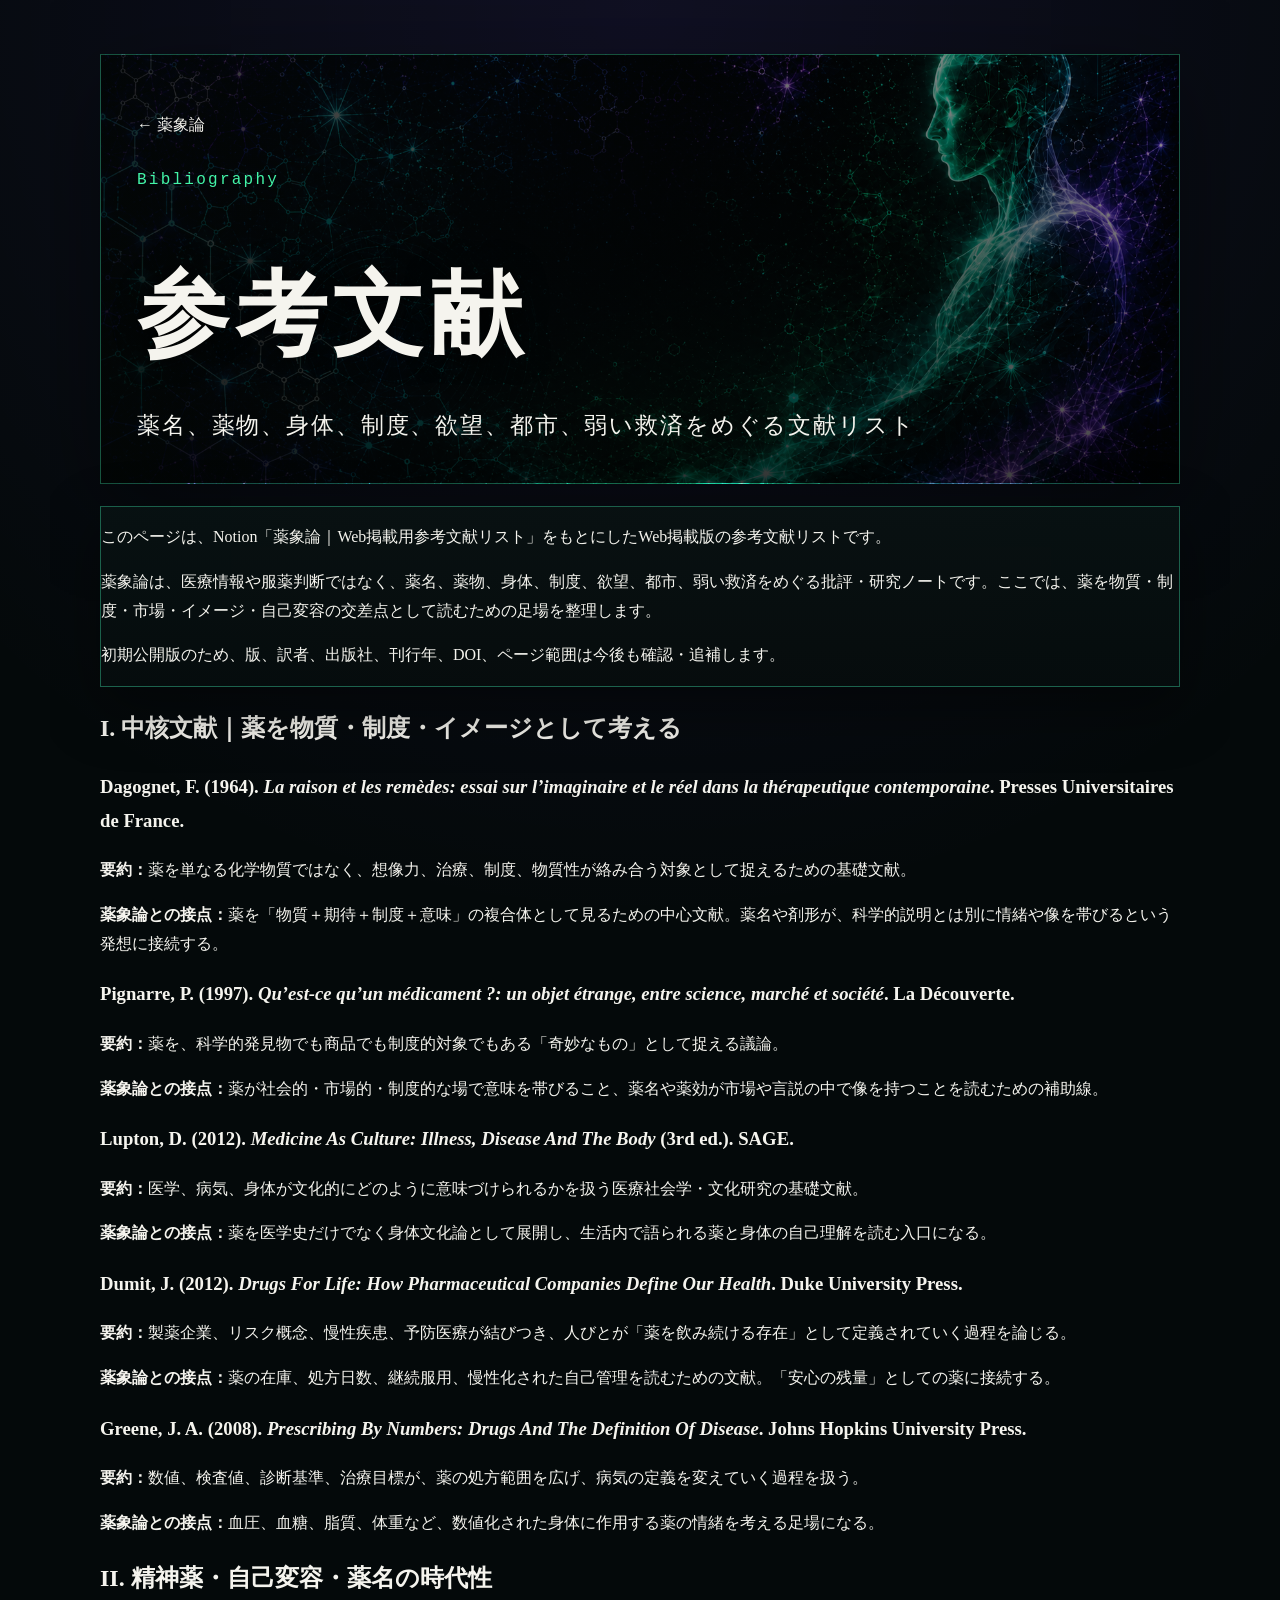
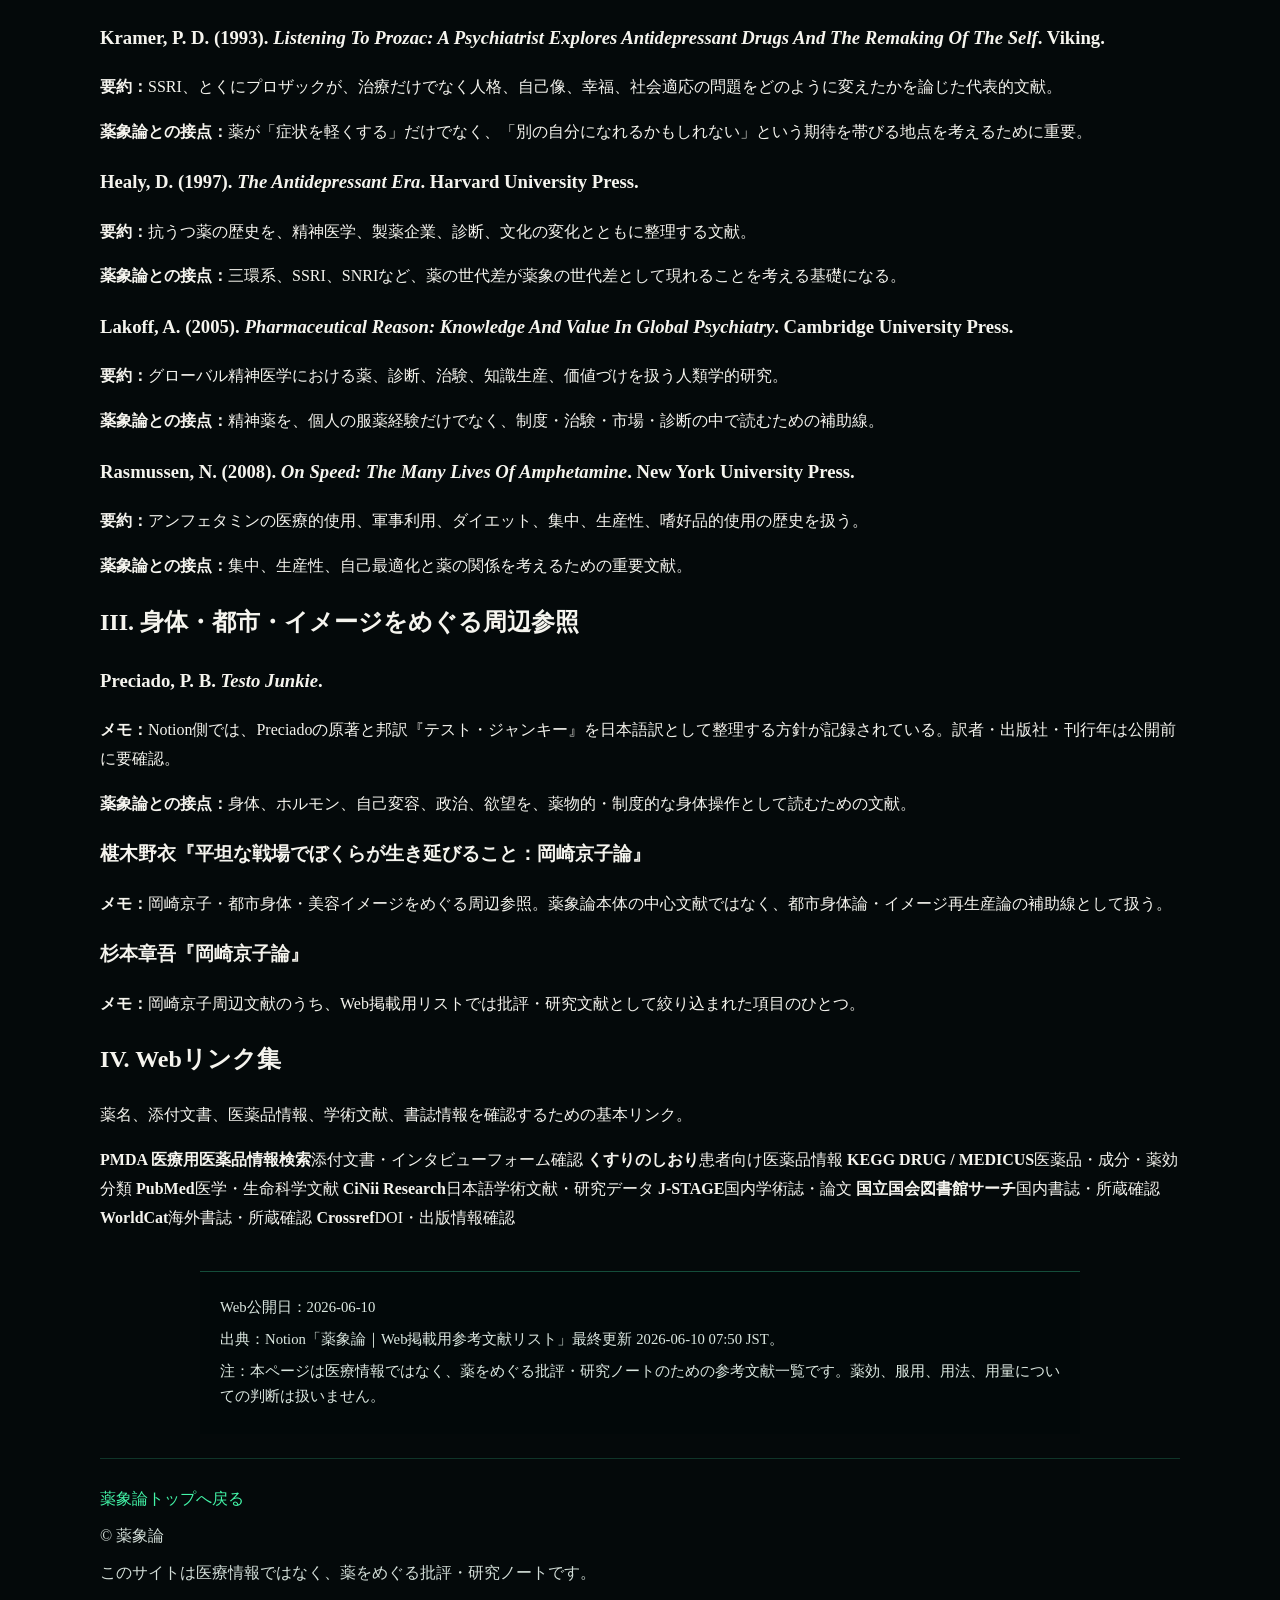
==== site/pages/bibliography.html @ 36d4d967 "Add bibliography page" ====
<!doctype html>
<html lang="ja">
<head>
  <meta charset="utf-8">
  <meta name="viewport" content="width=device-width, initial-scale=1">
  <title>参考文献｜薬象論</title>
  <meta name="description" content="薬象論の理論的足場となる参考文献リスト。薬名、薬物、身体、制度、欲望、都市、弱い救済をめぐる批評・研究上の文献とWeb資料を整理する。">
  <meta name="robots" content="index,follow">
  <link rel="canonical" href="https://yakushoron.jp/pages/bibliography.html">
  <link rel="stylesheet" href="../css/style.css">
  <link rel="stylesheet" href="../css/bibliography.css">
  <link rel="icon" href="../assets/favicon.svg" type="image/svg+xml">
  <meta property="og:type" content="article">
  <meta property="og:site_name" content="薬象論">
  <meta property="og:title" content="参考文献｜薬象論">
  <meta property="og:description" content="薬象論の理論的足場となる参考文献リスト。薬名、薬物、身体、制度、欲望、都市、弱い救済をめぐる批評・研究上の文献とWeb資料を整理する。">
  <meta property="og:url" content="https://yakushoron.jp/pages/bibliography.html">
  <meta property="og:image" content="https://yakushoron.jp/assets/images/bibliography-hero.jpg">
  <meta property="og:image:alt" content="薬象論の参考文献ページのキービジュアル">
  <meta name="twitter:card" content="summary_large_image">
  <meta name="theme-color" content="#030706">
</head>
<body>
  <div class="page bibliography-page">
    <header class="essay-visual bibliography-visual">
      <a class="back-link" href="../index.html">← 薬象論</a>
      <div class="essay-visual-inner bibliography-visual-inner">
        <p class="article-kicker">Bibliography</p>
        <h1 class="essay-title">参考文献</h1>
        <p class="essay-subtitle">薬名、薬物、身体、制度、欲望、都市、弱い救済をめぐる文献リスト</p>
      </div>
    </header>

    <main class="article-wrap bibliography-wrap">
      <section class="bibliography-intro card">
        <p>このページは、Notion「薬象論｜Web掲載用参考文献リスト」をもとにしたWeb掲載版の参考文献リストです。</p>
        <p>薬象論は、医療情報や服薬判断ではなく、薬名、薬物、身体、制度、欲望、都市、弱い救済をめぐる批評・研究ノートです。ここでは、薬を物質・制度・市場・イメージ・自己変容の交差点として読むための足場を整理します。</p>
        <p class="bibliography-note">初期公開版のため、版、訳者、出版社、刊行年、DOI、ページ範囲は今後も確認・追補します。</p>
      </section>

      <section class="bibliography-section" aria-labelledby="core">
        <h2 id="core">I. 中核文献｜薬を物質・制度・イメージとして考える</h2>
        <div class="reference-grid">
          <article class="reference-card">
            <h3>Dagognet, F. (1964). <cite>La raison et les remèdes: essai sur l’imaginaire et le réel dans la thérapeutique contemporaine</cite>. Presses Universitaires de France.</h3>
            <p><strong>要約：</strong>薬を単なる化学物質ではなく、想像力、治療、制度、物質性が絡み合う対象として捉えるための基礎文献。</p>
            <p><strong>薬象論との接点：</strong>薬を「物質＋期待＋制度＋意味」の複合体として見るための中心文献。薬名や剤形が、科学的説明とは別に情緒や像を帯びるという発想に接続する。</p>
          </article>
          <article class="reference-card">
            <h3>Pignarre, P. (1997). <cite>Qu’est-ce qu’un médicament ?: un objet étrange, entre science, marché et société</cite>. La Découverte.</h3>
            <p><strong>要約：</strong>薬を、科学的発見物でも商品でも制度的対象でもある「奇妙なもの」として捉える議論。</p>
            <p><strong>薬象論との接点：</strong>薬が社会的・市場的・制度的な場で意味を帯びること、薬名や薬効が市場や言説の中で像を持つことを読むための補助線。</p>
          </article>
          <article class="reference-card">
            <h3>Lupton, D. (2012). <cite>Medicine As Culture: Illness, Disease And The Body</cite> (3rd ed.). SAGE.</h3>
            <p><strong>要約：</strong>医学、病気、身体が文化的にどのように意味づけられるかを扱う医療社会学・文化研究の基礎文献。</p>
            <p><strong>薬象論との接点：</strong>薬を医学史だけでなく身体文化論として展開し、生活内で語られる薬と身体の自己理解を読む入口になる。</p>
          </article>
          <article class="reference-card">
            <h3>Dumit, J. (2012). <cite>Drugs For Life: How Pharmaceutical Companies Define Our Health</cite>. Duke University Press.</h3>
            <p><strong>要約：</strong>製薬企業、リスク概念、慢性疾患、予防医療が結びつき、人びとが「薬を飲み続ける存在」として定義されていく過程を論じる。</p>
            <p><strong>薬象論との接点：</strong>薬の在庫、処方日数、継続服用、慢性化された自己管理を読むための文献。「安心の残量」としての薬に接続する。</p>
          </article>
          <article class="reference-card">
            <h3>Greene, J. A. (2008). <cite>Prescribing By Numbers: Drugs And The Definition Of Disease</cite>. Johns Hopkins University Press.</h3>
            <p><strong>要約：</strong>数値、検査値、診断基準、治療目標が、薬の処方範囲を広げ、病気の定義を変えていく過程を扱う。</p>
            <p><strong>薬象論との接点：</strong>血圧、血糖、脂質、体重など、数値化された身体に作用する薬の情緒を考える足場になる。</p>
          </article>
        </div>
      </section>

      <section class="bibliography-section" aria-labelledby="psyche">
        <h2 id="psyche">II. 精神薬・自己変容・薬名の時代性</h2>
        <div class="reference-grid">
          <article class="reference-card">
            <h3>Kramer, P. D. (1993). <cite>Listening To Prozac: A Psychiatrist Explores Antidepressant Drugs And The Remaking Of The Self</cite>. Viking.</h3>
            <p><strong>要約：</strong>SSRI、とくにプロザックが、治療だけでなく人格、自己像、幸福、社会適応の問題をどのように変えたかを論じた代表的文献。</p>
            <p><strong>薬象論との接点：</strong>薬が「症状を軽くする」だけでなく、「別の自分になれるかもしれない」という期待を帯びる地点を考えるために重要。</p>
          </article>
          <article class="reference-card">
            <h3>Healy, D. (1997). <cite>The Antidepressant Era</cite>. Harvard University Press.</h3>
            <p><strong>要約：</strong>抗うつ薬の歴史を、精神医学、製薬企業、診断、文化の変化とともに整理する文献。</p>
            <p><strong>薬象論との接点：</strong>三環系、SSRI、SNRIなど、薬の世代差が薬象の世代差として現れることを考える基礎になる。</p>
          </article>
          <article class="reference-card">
            <h3>Lakoff, A. (2005). <cite>Pharmaceutical Reason: Knowledge And Value In Global Psychiatry</cite>. Cambridge University Press.</h3>
            <p><strong>要約：</strong>グローバル精神医学における薬、診断、治験、知識生産、価値づけを扱う人類学的研究。</p>
            <p><strong>薬象論との接点：</strong>精神薬を、個人の服薬経験だけでなく、制度・治験・市場・診断の中で読むための補助線。</p>
          </article>
          <article class="reference-card">
            <h3>Rasmussen, N. (2008). <cite>On Speed: The Many Lives Of Amphetamine</cite>. New York University Press.</h3>
            <p><strong>要約：</strong>アンフェタミンの医療的使用、軍事利用、ダイエット、集中、生産性、嗜好品的使用の歴史を扱う。</p>
            <p><strong>薬象論との接点：</strong>集中、生産性、自己最適化と薬の関係を考えるための重要文献。</p>
          </article>
        </div>
      </section>

      <section class="bibliography-section" aria-labelledby="body-city">
        <h2 id="body-city">III. 身体・都市・イメージをめぐる周辺参照</h2>
        <div class="reference-grid">
          <article class="reference-card">
            <h3>Preciado, P. B. <cite>Testo Junkie</cite>.</h3>
            <p><strong>メモ：</strong>Notion側では、Preciadoの原著と邦訳『テスト・ジャンキー』を日本語訳として整理する方針が記録されている。訳者・出版社・刊行年は公開前に要確認。</p>
            <p><strong>薬象論との接点：</strong>身体、ホルモン、自己変容、政治、欲望を、薬物的・制度的な身体操作として読むための文献。</p>
          </article>
          <article class="reference-card">
            <h3>椹木野衣『平坦な戦場でぼくらが生き延びること：岡崎京子論』</h3>
            <p><strong>メモ：</strong>岡崎京子・都市身体・美容イメージをめぐる周辺参照。薬象論本体の中心文献ではなく、都市身体論・イメージ再生産論の補助線として扱う。</p>
          </article>
          <article class="reference-card">
            <h3>杉本章吾『岡崎京子論』</h3>
            <p><strong>メモ：</strong>岡崎京子周辺文献のうち、Web掲載用リストでは批評・研究文献として絞り込まれた項目のひとつ。</p>
          </article>
        </div>
      </section>

      <section class="bibliography-section" aria-labelledby="web-links">
        <h2 id="web-links">IV. Webリンク集</h2>
        <p class="section-lead">薬名、添付文書、医薬品情報、学術文献、書誌情報を確認するための基本リンク。</p>
        <div class="web-link-grid">
          <a class="web-link-card" href="https://www.pmda.go.jp/PmdaSearch/iyakuSearch/" target="_blank" rel="noopener noreferrer"><strong>PMDA 医療用医薬品情報検索</strong><span>添付文書・インタビューフォーム確認</span></a>
          <a class="web-link-card" href="https://www.rad-ar.or.jp/siori/" target="_blank" rel="noopener noreferrer"><strong>くすりのしおり</strong><span>患者向け医薬品情報</span></a>
          <a class="web-link-card" href="https://www.kegg.jp/kegg/drug/" target="_blank" rel="noopener noreferrer"><strong>KEGG DRUG / MEDICUS</strong><span>医薬品・成分・薬効分類</span></a>
          <a class="web-link-card" href="https://pubmed.ncbi.nlm.nih.gov/" target="_blank" rel="noopener noreferrer"><strong>PubMed</strong><span>医学・生命科学文献</span></a>
          <a class="web-link-card" href="https://cir.nii.ac.jp/" target="_blank" rel="noopener noreferrer"><strong>CiNii Research</strong><span>日本語学術文献・研究データ</span></a>
          <a class="web-link-card" href="https://www.jstage.jst.go.jp/" target="_blank" rel="noopener noreferrer"><strong>J-STAGE</strong><span>国内学術誌・論文</span></a>
          <a class="web-link-card" href="https://ndlsearch.ndl.go.jp/" target="_blank" rel="noopener noreferrer"><strong>国立国会図書館サーチ</strong><span>国内書誌・所蔵確認</span></a>
          <a class="web-link-card" href="https://search.worldcat.org/" target="_blank" rel="noopener noreferrer"><strong>WorldCat</strong><span>海外書誌・所蔵確認</span></a>
          <a class="web-link-card" href="https://www.crossref.org/" target="_blank" rel="noopener noreferrer"><strong>Crossref</strong><span>DOI・出版情報確認</span></a>
        </div>
      </section>

      <section class="article-meta" aria-label="ページメタ情報">
        <p>Web公開日：2026-06-10</p>
        <p>出典：Notion「薬象論｜Web掲載用参考文献リスト」最終更新 2026-06-10 07:50 JST。</p>
        <p>注：本ページは医療情報ではなく、薬をめぐる批評・研究ノートのための参考文献一覧です。薬効、服用、用法、用量についての判断は扱いません。</p>
      </section>
    </main>

    <footer class="site-footer">
      <p><a href="../index.html">薬象論トップへ戻る</a></p>
      <p>© 薬象論</p>
      <p>このサイトは医療情報ではなく、薬をめぐる批評・研究ノートです。</p>
    </footer>
  </div>
</body>
</html>
---- site/css/style.css ----
:root{
  --bg:#04090a;
  --panel:#081112;
  --line:rgba(69,255,190,.34);
  --line-strong:rgba(69,255,190,.58);
  --text:#f5f4ee;
  --muted:#c5d2cc;
  --accent:#43f5a8;
  --violet:#8f52ff;
  --shadow:0 20px 60px rgba(0,0,0,.45);
}
*{box-sizing:border-box}
html{scroll-behavior:smooth;max-width:100%;overflow-x:hidden}
body{
  margin:0;max-width:100%;overflow-x:hidden;
  background:radial-gradient(circle at 50% 0%, rgba(118,71,255,.10), transparent 28%), var(--bg);
  color:var(--text);
  font-family:"Hiragino Mincho ProN","Yu Mincho","Noto Serif JP",serif;
  line-height:1.8;
}
a{color:inherit;text-decoration:none}
img{max-width:100%;display:block}
.page{width:100%;max-width:1180px;margin:0 auto;padding:16px 16px 42px;overflow:hidden}
.topbar{display:flex;align-items:center;justify-content:space-between;gap:16px;padding:10px 4px 14px;position:sticky;top:0;z-index:20;backdrop-filter:blur(10px);background:linear-gradient(to bottom,rgba(4,9,10,.90),rgba(4,9,10,.55))}
.brand{display:flex;align-items:center;gap:12px;font-size:1.2rem;letter-spacing:.14em;white-space:nowrap}.brand small{font-size:.76rem;color:var(--muted);letter-spacing:.08em;font-family:ui-monospace,monospace}.nav{display:flex;gap:28px;font-size:.95rem;letter-spacing:.08em;white-space:nowrap}.nav a{color:#f7f6f0cc}.menu-button{display:none;border:1px solid var(--line);border-radius:10px;padding:10px 12px;line-height:1;background:rgba(8,17,18,.75)}
.hero-card,.feature-banner,.axes-banner,.notes-banner{position:relative;border:1px solid var(--line-strong);background:#020707;box-shadow:var(--shadow);overflow:hidden;width:100%}
.hero-media{position:relative;min-height:560px;width:100%;background:url('../assets/images/hero-main-clean.png') center/cover no-repeat}
.hero-media::after{content:"";position:absolute;inset:0;background:linear-gradient(90deg,rgba(4,9,10,.52) 0%,rgba(4,9,10,.24) 42%,rgba(4,9,10,.2) 100%),linear-gradient(180deg,rgba(4,9,10,.08) 0%,rgba(4,9,10,.58) 100%)}
.hero-copy{position:absolute;left:6.5%;top:10%;z-index:2;max-width:48%}.hero-domain{font-size:.78rem;color:#d6dfd8;letter-spacing:.20em;font-family:ui-monospace,monospace;margin:0 0 20px}.hero-title{font-size:clamp(3rem,8vw,6.1rem);letter-spacing:.16em;line-height:1.02;margin:0 0 18px;text-shadow:0 0 24px rgba(67,245,168,.12),0 8px 32px rgba(0,0,0,.66)}.hero-lead{font-size:clamp(1.08rem,2vw,1.5rem);line-height:1.9;letter-spacing:.08em;margin:0;text-shadow:0 3px 18px rgba(0,0,0,.75)}
.hero-down{display:none!important}
.hero-intro{margin:0;padding:18px 28px;border-top:1px solid rgba(69,255,190,.26);background:linear-gradient(180deg,rgba(8,17,18,.98),rgba(7,12,13,.98));text-align:center;font-size:1.06rem;letter-spacing:.08em}
.section{margin-top:28px;width:100%}.section-head{display:flex;align-items:center;justify-content:space-between;gap:16px;margin-bottom:12px}.section-kicker,.feature-kicker,.axes-heading,.notes-heading{margin:0;color:var(--accent);font-size:.9rem;letter-spacing:.18em;font-family:ui-monospace,monospace;text-transform:uppercase}.section-link{font-size:.92rem;color:#dce5df;letter-spacing:.06em}
.card{position:relative;border:1px solid var(--line);background:linear-gradient(180deg,rgba(8,17,18,.92),rgba(6,12,13,.92));box-shadow:var(--shadow);overflow:hidden}
.feature-banner{display:block;border-radius:8px}
.feature-banner-image,.axes-banner-image,.notes-banner-image{position:relative;background:center/cover no-repeat}
.feature-banner-image{min-height:196px;background-image:url('../assets/images/feature-introduction-clean.png');background-position:center 55%}
.axes-banner-image{background-image:url('../assets/images/research-axes-clean.png');min-height:190px;background-position:center center;background-size:cover}
.notes-banner-image{background-image:url('../assets/images/notes-bibliography-clean.png');min-height:220px;background-position:center center;background-size:cover}
.feature-banner-image::before,.axes-banner-image::before,.notes-banner-image::before{content:"";position:absolute;inset:0;background:linear-gradient(90deg,rgba(4,9,10,.70) 0%,rgba(4,9,10,.42) 42%,rgba(4,9,10,.10) 100%),linear-gradient(180deg,rgba(4,9,10,.06) 0%,rgba(4,9,10,.30) 100%)}
.notes-banner-image::before{background:linear-gradient(90deg,rgba(4,9,10,.35) 0%,rgba(4,9,10,.68) 46%,rgba(4,9,10,.26) 100%),linear-gradient(180deg,rgba(4,9,10,.08),rgba(4,9,10,.22))}
.feature-overlay,.axes-overlay,.notes-overlay{position:relative;z-index:1;padding:18px 22px 20px}
.feature-title{font-size:2.35rem;line-height:1.18;letter-spacing:.08em;margin:6px 0 10px}.feature-desc{max-width:52rem;margin:0 0 16px;color:#edf4efdd}
.btn{display:inline-flex;align-items:center;gap:10px;padding:10px 16px;border:1px solid var(--line-strong);border-radius:10px;color:var(--accent);font-size:.96rem;letter-spacing:.08em;width:max-content;background:rgba(0,0,0,.18)}
.essay-grid{display:grid;grid-template-columns:repeat(5,1fr);gap:12px}.essay-card{display:block;transition:transform .22s ease,border-color .22s ease,box-shadow .22s ease}.essay-card:hover{transform:translateY(-3px);border-color:var(--line-strong);box-shadow:0 22px 64px rgba(0,0,0,.58)}
.essay-thumb{position:relative;min-height:286px;background:center/cover no-repeat;display:flex;align-items:flex-end;overflow:hidden}.essay-yowai-card .essay-thumb{background-position:72% center!important}.essay-thumb::before{content:"";position:absolute;inset:0;background:linear-gradient(180deg,rgba(2,5,7,.08) 0%,rgba(2,5,7,.16) 28%,rgba(2,5,7,.64) 72%,rgba(2,5,7,.92) 100%)}.essay-thumb::after{content:"";position:absolute;inset:0;box-shadow:inset 0 0 0 1px rgba(67,245,168,.08);pointer-events:none}.essay-overlay{position:relative;z-index:1;padding:18px 16px 16px;width:100%}.essay-overlay-title{font-size:1.1rem;line-height:1.28;margin:0 0 8px;letter-spacing:.05em;text-shadow:0 2px 12px rgba(0,0,0,.7)}.essay-overlay-copy{margin:0;color:#eef7f1d9;font-size:.88rem;line-height:1.72;text-shadow:0 2px 10px rgba(0,0,0,.7)}
.banner-title{font-size:1.75rem;letter-spacing:.06em;line-height:1.2;margin:0 0 14px}
.axes-heading,.notes-heading{display:block;margin-bottom:14px}
.axes-pills{display:grid;grid-template-columns:repeat(6,1fr);gap:10px;align-items:center}.axis-pill{display:flex;flex-direction:column;justify-content:center;gap:2px;min-height:62px;padding:8px 10px;border:1px solid rgba(67,245,168,.24);border-radius:999px;background:rgba(2,9,10,.62);text-align:center;backdrop-filter:blur(4px)}.axis-pill strong{font-size:.94rem;letter-spacing:.04em;line-height:1.2}.axis-pill span{font-size:.68rem;color:#e3eee8d2;line-height:1.25}
.notes-links{display:grid;grid-template-columns:1fr 1fr;gap:14px;margin-top:72px}.note-banner-link{display:flex;flex-direction:column;gap:4px;padding:14px 16px;border:1px solid rgba(67,245,168,.28);border-radius:12px;background:rgba(2,9,10,.54);backdrop-filter:blur(6px)}.note-banner-link strong{font-size:1.1rem;letter-spacing:.04em}.note-banner-link span{font-size:.9rem;color:#e3eee8d2;line-height:1.55}
.footer{padding:22px 0 6px;text-align:center;color:#d1dad4;font-size:.88rem}.muted{color:#d9e2dccc}
/* Article pages */
.essay-visual{width:100%;max-width:1080px;min-height:430px;margin:clamp(22px,4vw,38px) auto 0;padding:clamp(22px,4vw,36px);position:relative;overflow:hidden;display:grid;align-content:end;border:1px solid rgba(70,255,184,.32);box-shadow:0 24px 86px rgba(0,0,0,.38);background:linear-gradient(180deg,rgba(0,0,0,.10),rgba(0,0,0,.58)),url('../assets/images/hero-main-clean.png') center/cover no-repeat}.essay-visual::before{content:"";position:absolute;inset:0;background:linear-gradient(90deg,rgba(3,7,6,.82),rgba(3,7,6,.32));z-index:0}.essay-visual-yakumei{background-image:linear-gradient(180deg,rgba(0,0,0,.10),rgba(0,0,0,.58)),url('../assets/images/hero-main-clean.png')}.essay-visual-introduction{background-image:linear-gradient(180deg,rgba(0,0,0,.10),rgba(0,0,0,.58)),url('../assets/images/feature-introduction-clean.png')}.essay-visual-inner,.essay-visual .back-link{position:relative;z-index:1}.essay-title{font-size:clamp(3.1rem,7.2vw,5.9rem);line-height:1.35;letter-spacing:.06em;margin:58px 0 28px;text-shadow:0 0 26px rgba(0,0,0,.95)}.essay-subtitle{font-size:clamp(1.05rem,2.1vw,1.45rem);letter-spacing:.08em;margin:0}.article-kicker{font-family:ui-monospace,monospace;letter-spacing:.14em;color:var(--accent)}.back-link{display:inline-flex;color:#f5f4ee;margin-bottom:10px}.article-wrap{max-width:1080px;margin:22px auto 0}.article{border:1px solid rgba(70,255,184,.22);background:rgba(3,10,10,.48);padding:clamp(24px,4vw,42px)}.body-copy{max-width:880px;margin:0 auto}.body-copy p{font-size:1.05rem;line-height:2.08;margin:0 0 1.25em}.article-meta{max-width:880px;margin:38px auto 0;padding:18px 20px;border-top:1px solid rgba(70,255,184,.28);background:rgba(1,7,7,.45);color:#dce8e1;font-size:.92rem}.article-meta p{margin:.4em 0;line-height:1.75}.site-footer{max-width:1080px;margin:24px auto 0;padding:18px 0 0;border-top:1px solid rgba(70,255,184,.18);color:#d4dfd9}.site-footer p{margin:.5em 0}.site-footer a{color:var(--accent)}
@media (max-width:1080px){.essay-grid{grid-template-columns:repeat(3,1fr)}.axes-pills{grid-template-columns:repeat(3,1fr)}}
@media (max-width:900px){
 html,body{width:100%;overflow-x:hidden}.page{padding:10px 10px 28px;max-width:100%;overflow:hidden}.topbar{padding:8px 2px 12px;gap:10px}.brand{font-size:1rem;gap:8px;letter-spacing:.10em;min-width:0;overflow:hidden;text-overflow:ellipsis}.brand small{font-size:.68rem;letter-spacing:.04em;max-width:8.6em;overflow:hidden;text-overflow:ellipsis}.nav{display:none!important}.menu-button{display:grid;place-items:center;color:#fff;flex:0 0 auto}
 .hero-media{min-height:610px;background-image:url('../assets/images/hero-main-clean.png');background-position:center top;background-size:cover}.hero-media::after{background:linear-gradient(180deg,rgba(4,9,10,.18) 0%,rgba(4,9,10,.36) 38%,rgba(4,9,10,.72) 100%)}.hero-copy{left:8%;right:8%;top:auto;bottom:25%;max-width:none;text-align:left}.hero-domain{display:none}.hero-title{font-size:clamp(3rem,15vw,4.2rem);letter-spacing:.10em;margin-bottom:10px;white-space:nowrap}.hero-lead{font-size:clamp(1rem,4.2vw,1.18rem);line-height:1.75;letter-spacing:.05em}.hero-intro{padding:17px 16px;font-size:.96rem;line-height:1.85;letter-spacing:.05em;text-align:center}
 .feature-banner-image{min-height:220px}.feature-overlay,.axes-overlay,.notes-overlay{padding:16px 16px 18px}.feature-title{font-size:1.9rem}.feature-desc{font-size:.95rem;max-width:none}.section-head{margin-bottom:10px;align-items:flex-start;flex-direction:column;gap:6px}.section-kicker{font-size:.82rem;letter-spacing:.14em}.essay-grid{grid-template-columns:1fr;gap:10px}.essay-thumb{min-height:164px}.essay-overlay{padding:14px 14px 13px}.essay-overlay-title{font-size:1.15rem;margin-bottom:6px}.essay-overlay-copy{font-size:.9rem;line-height:1.65}.axes-banner-image{min-height:330px}.axes-pills{grid-template-columns:1fr 1fr}.axis-pill{border-radius:18px;padding:10px 12px}.notes-banner-image{min-height:260px}.notes-links{grid-template-columns:1fr;margin-top:52px}.note-banner-link strong{font-size:1.04rem}.note-banner-link span{font-size:.88rem}.essay-visual{min-height:330px}.essay-title{font-size:clamp(2.5rem,12vw,4.6rem);margin:38px 0 18px}.article{padding:22px 16px}.body-copy p{font-size:1rem;line-height:1.98}
}
@media (max-width:390px){.brand small{display:none}.hero-media{min-height:560px}.hero-copy{bottom:24%}.hero-title{font-size:3rem}.essay-thumb{min-height:152px}.axes-pills{grid-template-columns:1fr}}
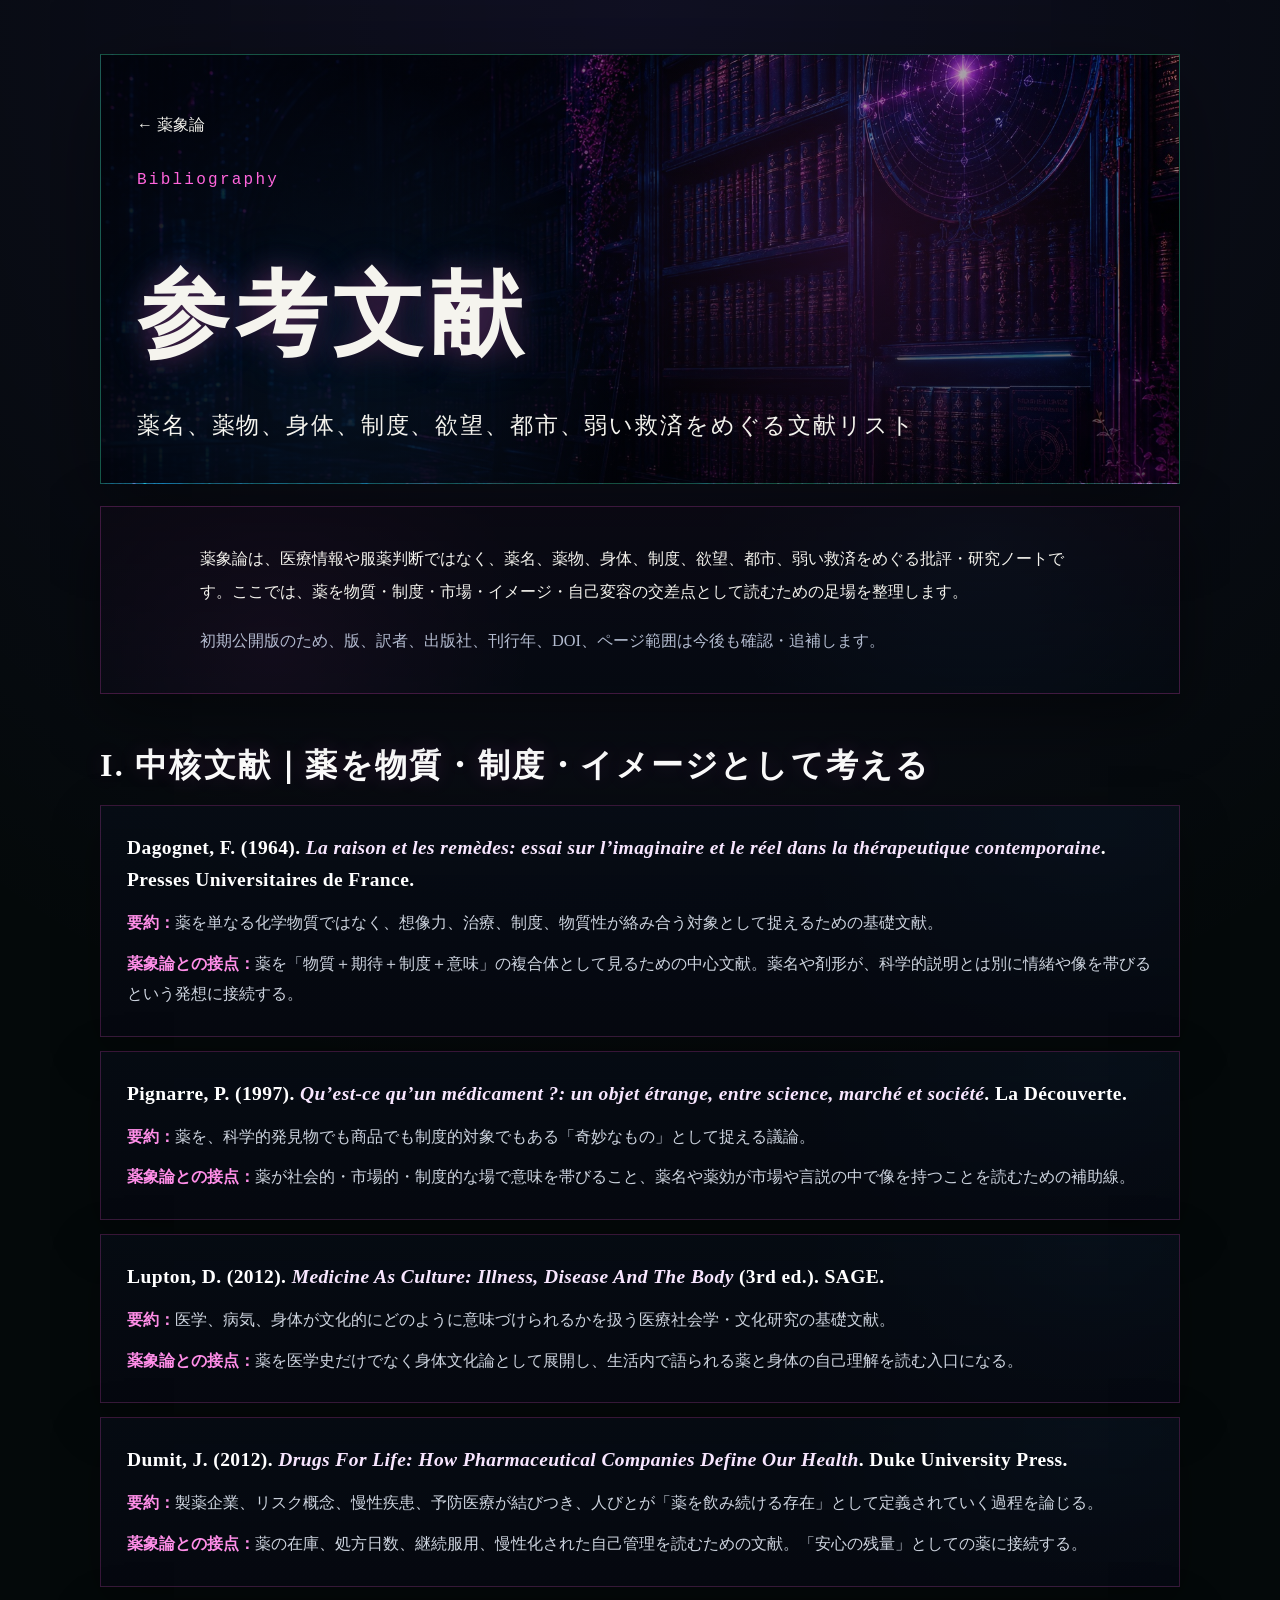
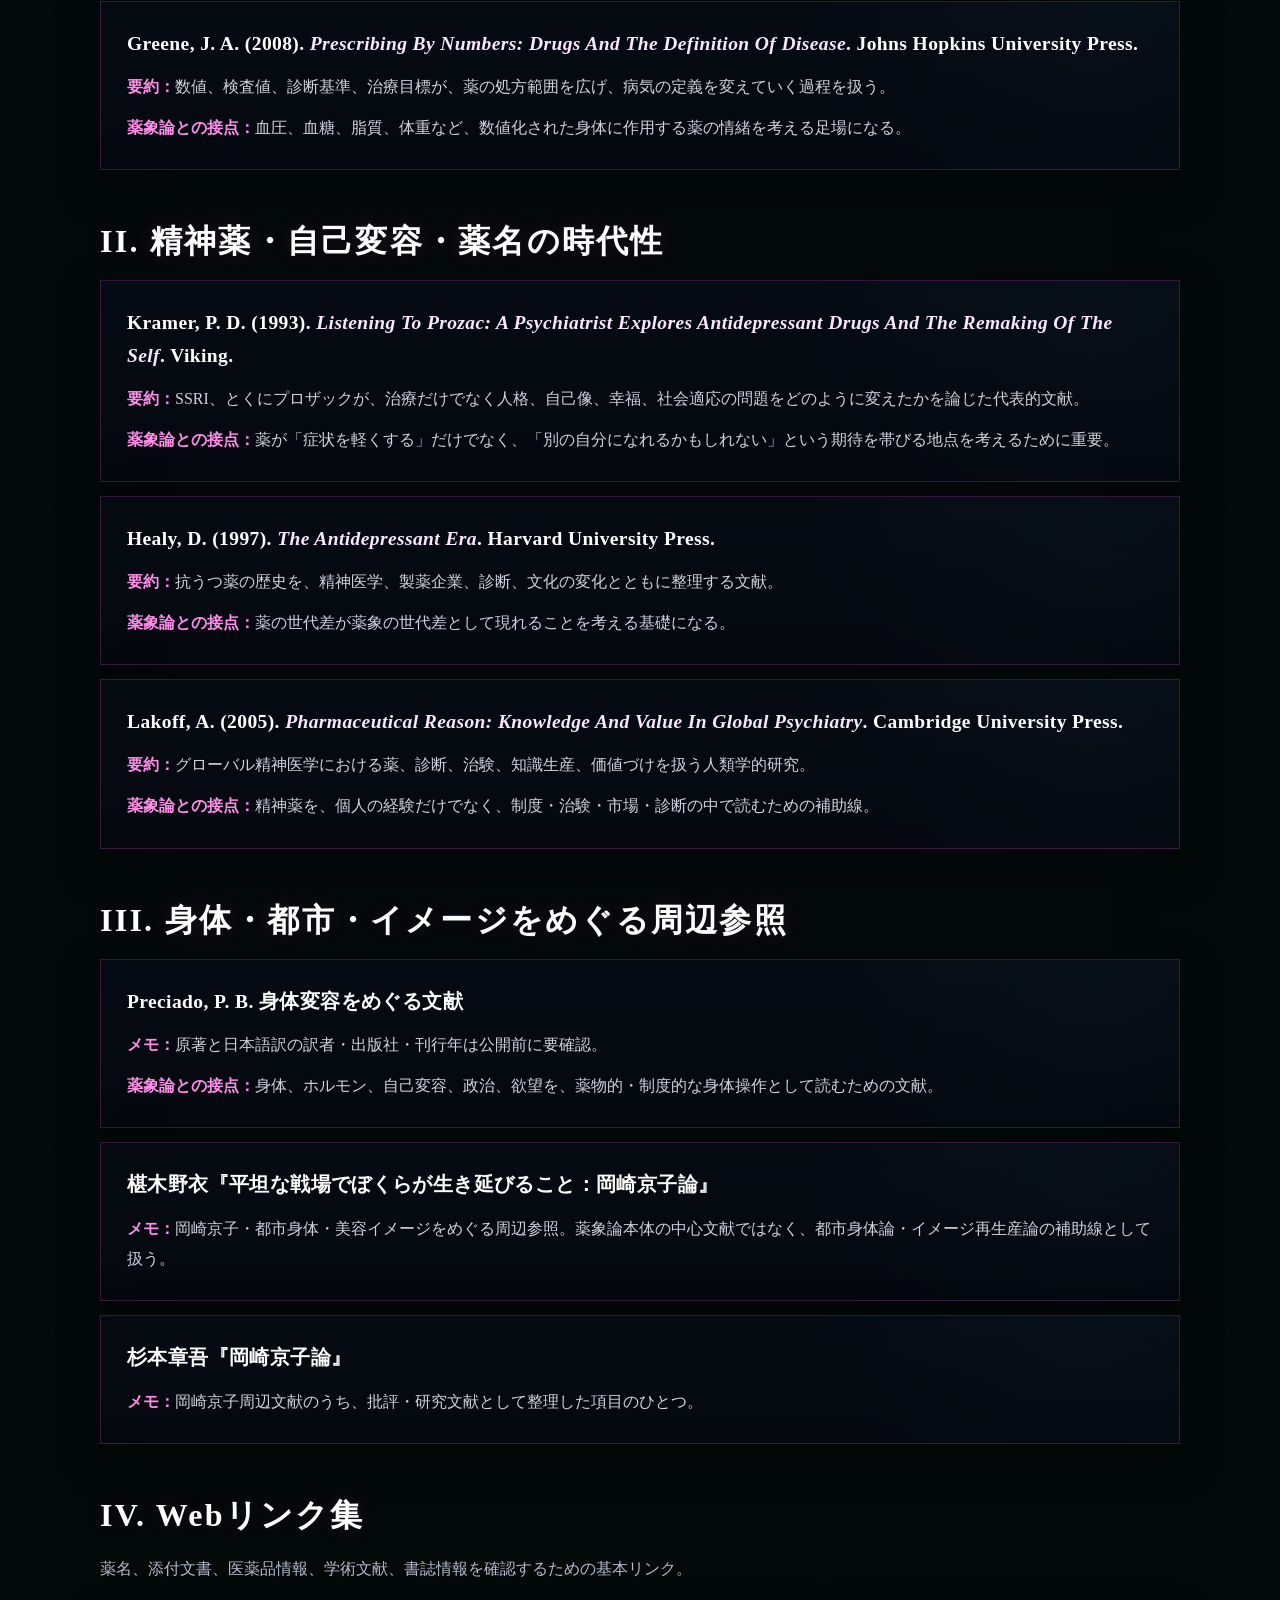
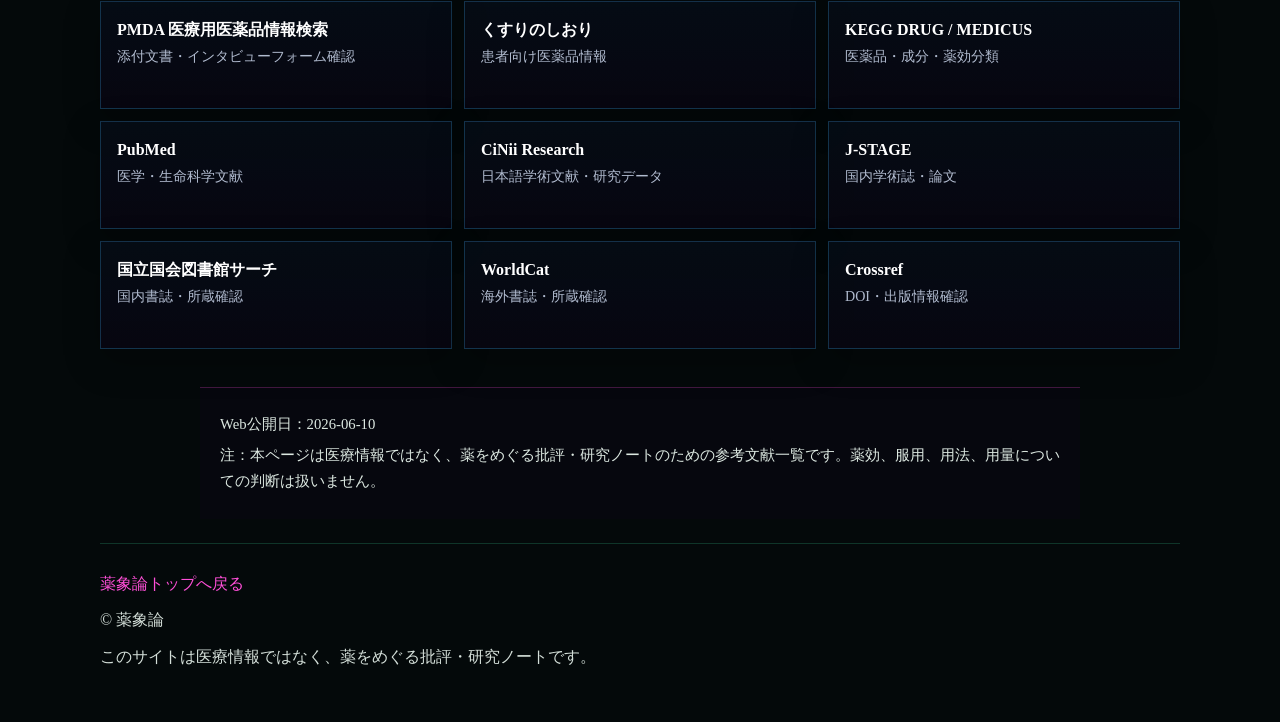
==== commit 0b39ca52: "Remove internal source references from bibliography page" ====
--- a/site/pages/bibliography.html
+++ b/site/pages/bibliography.html
@@ -33,7 +33,6 @@
 
     <main class="article-wrap bibliography-wrap">
       <section class="bibliography-intro card">
-        <p>このページは、Notion「薬象論｜Web掲載用参考文献リスト」をもとにしたWeb掲載版の参考文献リストです。</p>
         <p>薬象論は、医療情報や服薬判断ではなく、薬名、薬物、身体、制度、欲望、都市、弱い救済をめぐる批評・研究ノートです。ここでは、薬を物質・制度・市場・イメージ・自己変容の交差点として読むための足場を整理します。</p>
         <p class="bibliography-note">初期公開版のため、版、訳者、出版社、刊行年、DOI、ページ範囲は今後も確認・追補します。</p>
       </section>
@@ -41,76 +40,29 @@
       <section class="bibliography-section" aria-labelledby="core">
         <h2 id="core">I. 中核文献｜薬を物質・制度・イメージとして考える</h2>
         <div class="reference-grid">
-          <article class="reference-card">
-            <h3>Dagognet, F. (1964). <cite>La raison et les remèdes: essai sur l’imaginaire et le réel dans la thérapeutique contemporaine</cite>. Presses Universitaires de France.</h3>
-            <p><strong>要約：</strong>薬を単なる化学物質ではなく、想像力、治療、制度、物質性が絡み合う対象として捉えるための基礎文献。</p>
-            <p><strong>薬象論との接点：</strong>薬を「物質＋期待＋制度＋意味」の複合体として見るための中心文献。薬名や剤形が、科学的説明とは別に情緒や像を帯びるという発想に接続する。</p>
-          </article>
-          <article class="reference-card">
-            <h3>Pignarre, P. (1997). <cite>Qu’est-ce qu’un médicament ?: un objet étrange, entre science, marché et société</cite>. La Découverte.</h3>
-            <p><strong>要約：</strong>薬を、科学的発見物でも商品でも制度的対象でもある「奇妙なもの」として捉える議論。</p>
-            <p><strong>薬象論との接点：</strong>薬が社会的・市場的・制度的な場で意味を帯びること、薬名や薬効が市場や言説の中で像を持つことを読むための補助線。</p>
-          </article>
-          <article class="reference-card">
-            <h3>Lupton, D. (2012). <cite>Medicine As Culture: Illness, Disease And The Body</cite> (3rd ed.). SAGE.</h3>
-            <p><strong>要約：</strong>医学、病気、身体が文化的にどのように意味づけられるかを扱う医療社会学・文化研究の基礎文献。</p>
-            <p><strong>薬象論との接点：</strong>薬を医学史だけでなく身体文化論として展開し、生活内で語られる薬と身体の自己理解を読む入口になる。</p>
-          </article>
-          <article class="reference-card">
-            <h3>Dumit, J. (2012). <cite>Drugs For Life: How Pharmaceutical Companies Define Our Health</cite>. Duke University Press.</h3>
-            <p><strong>要約：</strong>製薬企業、リスク概念、慢性疾患、予防医療が結びつき、人びとが「薬を飲み続ける存在」として定義されていく過程を論じる。</p>
-            <p><strong>薬象論との接点：</strong>薬の在庫、処方日数、継続服用、慢性化された自己管理を読むための文献。「安心の残量」としての薬に接続する。</p>
-          </article>
-          <article class="reference-card">
-            <h3>Greene, J. A. (2008). <cite>Prescribing By Numbers: Drugs And The Definition Of Disease</cite>. Johns Hopkins University Press.</h3>
-            <p><strong>要約：</strong>数値、検査値、診断基準、治療目標が、薬の処方範囲を広げ、病気の定義を変えていく過程を扱う。</p>
-            <p><strong>薬象論との接点：</strong>血圧、血糖、脂質、体重など、数値化された身体に作用する薬の情緒を考える足場になる。</p>
-          </article>
+          <article class="reference-card"><h3>Dagognet, F. (1964). <cite>La raison et les remèdes: essai sur l’imaginaire et le réel dans la thérapeutique contemporaine</cite>. Presses Universitaires de France.</h3><p><strong>要約：</strong>薬を単なる化学物質ではなく、想像力、治療、制度、物質性が絡み合う対象として捉えるための基礎文献。</p><p><strong>薬象論との接点：</strong>薬を「物質＋期待＋制度＋意味」の複合体として見るための中心文献。薬名や剤形が、科学的説明とは別に情緒や像を帯びるという発想に接続する。</p></article>
+          <article class="reference-card"><h3>Pignarre, P. (1997). <cite>Qu’est-ce qu’un médicament ?: un objet étrange, entre science, marché et société</cite>. La Découverte.</h3><p><strong>要約：</strong>薬を、科学的発見物でも商品でも制度的対象でもある「奇妙なもの」として捉える議論。</p><p><strong>薬象論との接点：</strong>薬が社会的・市場的・制度的な場で意味を帯びること、薬名や薬効が市場や言説の中で像を持つことを読むための補助線。</p></article>
+          <article class="reference-card"><h3>Lupton, D. (2012). <cite>Medicine As Culture: Illness, Disease And The Body</cite> (3rd ed.). SAGE.</h3><p><strong>要約：</strong>医学、病気、身体が文化的にどのように意味づけられるかを扱う医療社会学・文化研究の基礎文献。</p><p><strong>薬象論との接点：</strong>薬を医学史だけでなく身体文化論として展開し、生活内で語られる薬と身体の自己理解を読む入口になる。</p></article>
+          <article class="reference-card"><h3>Dumit, J. (2012). <cite>Drugs For Life: How Pharmaceutical Companies Define Our Health</cite>. Duke University Press.</h3><p><strong>要約：</strong>製薬企業、リスク概念、慢性疾患、予防医療が結びつき、人びとが「薬を飲み続ける存在」として定義されていく過程を論じる。</p><p><strong>薬象論との接点：</strong>薬の在庫、処方日数、継続服用、慢性化された自己管理を読むための文献。「安心の残量」としての薬に接続する。</p></article>
+          <article class="reference-card"><h3>Greene, J. A. (2008). <cite>Prescribing By Numbers: Drugs And The Definition Of Disease</cite>. Johns Hopkins University Press.</h3><p><strong>要約：</strong>数値、検査値、診断基準、治療目標が、薬の処方範囲を広げ、病気の定義を変えていく過程を扱う。</p><p><strong>薬象論との接点：</strong>血圧、血糖、脂質、体重など、数値化された身体に作用する薬の情緒を考える足場になる。</p></article>
         </div>
       </section>
 
       <section class="bibliography-section" aria-labelledby="psyche">
         <h2 id="psyche">II. 精神薬・自己変容・薬名の時代性</h2>
         <div class="reference-grid">
-          <article class="reference-card">
-            <h3>Kramer, P. D. (1993). <cite>Listening To Prozac: A Psychiatrist Explores Antidepressant Drugs And The Remaking Of The Self</cite>. Viking.</h3>
-            <p><strong>要約：</strong>SSRI、とくにプロザックが、治療だけでなく人格、自己像、幸福、社会適応の問題をどのように変えたかを論じた代表的文献。</p>
-            <p><strong>薬象論との接点：</strong>薬が「症状を軽くする」だけでなく、「別の自分になれるかもしれない」という期待を帯びる地点を考えるために重要。</p>
-          </article>
-          <article class="reference-card">
-            <h3>Healy, D. (1997). <cite>The Antidepressant Era</cite>. Harvard University Press.</h3>
-            <p><strong>要約：</strong>抗うつ薬の歴史を、精神医学、製薬企業、診断、文化の変化とともに整理する文献。</p>
-            <p><strong>薬象論との接点：</strong>三環系、SSRI、SNRIなど、薬の世代差が薬象の世代差として現れることを考える基礎になる。</p>
-          </article>
-          <article class="reference-card">
-            <h3>Lakoff, A. (2005). <cite>Pharmaceutical Reason: Knowledge And Value In Global Psychiatry</cite>. Cambridge University Press.</h3>
-            <p><strong>要約：</strong>グローバル精神医学における薬、診断、治験、知識生産、価値づけを扱う人類学的研究。</p>
-            <p><strong>薬象論との接点：</strong>精神薬を、個人の服薬経験だけでなく、制度・治験・市場・診断の中で読むための補助線。</p>
-          </article>
-          <article class="reference-card">
-            <h3>Rasmussen, N. (2008). <cite>On Speed: The Many Lives Of Amphetamine</cite>. New York University Press.</h3>
-            <p><strong>要約：</strong>アンフェタミンの医療的使用、軍事利用、ダイエット、集中、生産性、嗜好品的使用の歴史を扱う。</p>
-            <p><strong>薬象論との接点：</strong>集中、生産性、自己最適化と薬の関係を考えるための重要文献。</p>
-          </article>
+          <article class="reference-card"><h3>Kramer, P. D. (1993). <cite>Listening To Prozac: A Psychiatrist Explores Antidepressant Drugs And The Remaking Of The Self</cite>. Viking.</h3><p><strong>要約：</strong>SSRI、とくにプロザックが、治療だけでなく人格、自己像、幸福、社会適応の問題をどのように変えたかを論じた代表的文献。</p><p><strong>薬象論との接点：</strong>薬が「症状を軽くする」だけでなく、「別の自分になれるかもしれない」という期待を帯びる地点を考えるために重要。</p></article>
+          <article class="reference-card"><h3>Healy, D. (1997). <cite>The Antidepressant Era</cite>. Harvard University Press.</h3><p><strong>要約：</strong>抗うつ薬の歴史を、精神医学、製薬企業、診断、文化の変化とともに整理する文献。</p><p><strong>薬象論との接点：</strong>薬の世代差が薬象の世代差として現れることを考える基礎になる。</p></article>
+          <article class="reference-card"><h3>Lakoff, A. (2005). <cite>Pharmaceutical Reason: Knowledge And Value In Global Psychiatry</cite>. Cambridge University Press.</h3><p><strong>要約：</strong>グローバル精神医学における薬、診断、治験、知識生産、価値づけを扱う人類学的研究。</p><p><strong>薬象論との接点：</strong>精神薬を、個人の経験だけでなく、制度・治験・市場・診断の中で読むための補助線。</p></article>
         </div>
       </section>
 
       <section class="bibliography-section" aria-labelledby="body-city">
         <h2 id="body-city">III. 身体・都市・イメージをめぐる周辺参照</h2>
         <div class="reference-grid">
-          <article class="reference-card">
-            <h3>Preciado, P. B. <cite>Testo Junkie</cite>.</h3>
-            <p><strong>メモ：</strong>Notion側では、Preciadoの原著と邦訳『テスト・ジャンキー』を日本語訳として整理する方針が記録されている。訳者・出版社・刊行年は公開前に要確認。</p>
-            <p><strong>薬象論との接点：</strong>身体、ホルモン、自己変容、政治、欲望を、薬物的・制度的な身体操作として読むための文献。</p>
-          </article>
-          <article class="reference-card">
-            <h3>椹木野衣『平坦な戦場でぼくらが生き延びること：岡崎京子論』</h3>
-            <p><strong>メモ：</strong>岡崎京子・都市身体・美容イメージをめぐる周辺参照。薬象論本体の中心文献ではなく、都市身体論・イメージ再生産論の補助線として扱う。</p>
-          </article>
-          <article class="reference-card">
-            <h3>杉本章吾『岡崎京子論』</h3>
-            <p><strong>メモ：</strong>岡崎京子周辺文献のうち、Web掲載用リストでは批評・研究文献として絞り込まれた項目のひとつ。</p>
-          </article>
+          <article class="reference-card"><h3>Preciado, P. B. 身体変容をめぐる文献</h3><p><strong>メモ：</strong>原著と日本語訳の訳者・出版社・刊行年は公開前に要確認。</p><p><strong>薬象論との接点：</strong>身体、ホルモン、自己変容、政治、欲望を、薬物的・制度的な身体操作として読むための文献。</p></article>
+          <article class="reference-card"><h3>椹木野衣『平坦な戦場でぼくらが生き延びること：岡崎京子論』</h3><p><strong>メモ：</strong>岡崎京子・都市身体・美容イメージをめぐる周辺参照。薬象論本体の中心文献ではなく、都市身体論・イメージ再生産論の補助線として扱う。</p></article>
+          <article class="reference-card"><h3>杉本章吾『岡崎京子論』</h3><p><strong>メモ：</strong>岡崎京子周辺文献のうち、批評・研究文献として整理した項目のひとつ。</p></article>
         </div>
       </section>
 
@@ -132,7 +84,6 @@
 
       <section class="article-meta" aria-label="ページメタ情報">
         <p>Web公開日：2026-06-10</p>
-        <p>出典：Notion「薬象論｜Web掲載用参考文献リスト」最終更新 2026-06-10 07:50 JST。</p>
         <p>注：本ページは医療情報ではなく、薬をめぐる批評・研究ノートのための参考文献一覧です。薬効、服用、用法、用量についての判断は扱いません。</p>
       </section>
     </main>
--- a/site/css/bibliography.css
+++ b/site/css/bibliography.css
@@ -0,0 +1,58 @@
+/* Bibliography page */
+.bibliography-page{
+  --accent:#ff4fd8;
+  --line:rgba(255,79,216,.32);
+  --line-strong:rgba(64,178,255,.52);
+}
+.bibliography-visual{
+  background-image:
+    linear-gradient(180deg,rgba(0,0,0,.08),rgba(0,0,0,.62)),
+    url('../assets/images/bibliography-hero.jpg'),
+    linear-gradient(135deg,#050712,#17001e 48%,#001b35);
+  background-position:center center;
+  background-size:cover;
+}
+.bibliography-visual::before{
+  background:
+    linear-gradient(90deg,rgba(2,4,10,.88),rgba(2,4,10,.46) 46%,rgba(2,4,10,.16)),
+    radial-gradient(circle at 70% 42%,rgba(255,79,216,.18),transparent 36%),
+    radial-gradient(circle at 20% 75%,rgba(64,178,255,.18),transparent 34%);
+}
+.bibliography-visual .article-kicker{color:#ff65dc}
+.bibliography-visual .essay-title{text-shadow:0 0 28px rgba(255,79,216,.28),0 0 56px rgba(64,178,255,.18),0 4px 28px rgba(0,0,0,.95)}
+.bibliography-wrap{max-width:1080px}
+.bibliography-intro{
+  padding:clamp(22px,3.5vw,36px);
+  border-color:rgba(255,79,216,.22);
+  background:
+    linear-gradient(180deg,rgba(10,8,18,.78),rgba(3,8,16,.62)),
+    radial-gradient(circle at 82% 18%,rgba(64,178,255,.12),transparent 30%),
+    radial-gradient(circle at 16% 72%,rgba(255,79,216,.14),transparent 28%);
+}
+.bibliography-intro p{max-width:880px;margin:0 auto 1em;font-size:1.02rem;line-height:2}.bibliography-intro p:last-child{margin-bottom:0}.bibliography-note{color:#dfe8ffcc}
+.bibliography-section{margin-top:clamp(28px,4vw,48px)}
+.bibliography-section h2{
+  margin:0 0 16px;
+  color:#fff;
+  font-size:clamp(1.35rem,2.8vw,2rem);
+  line-height:1.45;
+  letter-spacing:.07em;
+  text-shadow:0 0 22px rgba(255,79,216,.14);
+}
+.section-lead{margin:0 0 16px;color:#dfe8ffcc;line-height:1.9}
+.reference-grid{display:grid;grid-template-columns:1fr;gap:14px}
+.reference-card{
+  padding:clamp(18px,2.6vw,26px);
+  border:1px solid rgba(255,79,216,.20);
+  background:
+    linear-gradient(180deg,rgba(6,12,22,.72),rgba(5,7,16,.82)),
+    radial-gradient(circle at 92% 10%,rgba(64,178,255,.10),transparent 28%);
+  box-shadow:0 16px 48px rgba(0,0,0,.32);
+}
+.reference-card h3{margin:0 0 12px;font-size:clamp(1.02rem,1.8vw,1.22rem);line-height:1.65;letter-spacing:.02em;color:#fff}
+.reference-card cite{font-style:italic;color:#f8e6ff}.reference-card p{margin:.65em 0 0;color:#edf3ffdd;line-height:1.9}.reference-card strong{color:#ff8ee8;font-weight:600}
+.web-link-grid{display:grid;grid-template-columns:repeat(3,1fr);gap:12px}.web-link-card{display:flex;flex-direction:column;gap:4px;min-height:108px;padding:16px;border:1px solid rgba(64,178,255,.24);background:linear-gradient(180deg,rgba(5,13,24,.72),rgba(8,5,18,.76));box-shadow:0 12px 36px rgba(0,0,0,.28)}.web-link-card strong{color:#fff;font-size:1rem;line-height:1.45}.web-link-card span{color:#dce9ffcc;font-size:.88rem;line-height:1.6}
+.bibliography-page .article-meta{border-color:rgba(255,79,216,.24);background:rgba(8,6,18,.56)}
+@media (max-width:900px){
+  .bibliography-visual{background-position:58% center;min-height:360px}.bibliography-visual .essay-title{font-size:clamp(2.9rem,14vw,4.8rem)}.web-link-grid{grid-template-columns:1fr}.reference-card{padding:18px 15px}.bibliography-section h2{font-size:1.35rem}
+}
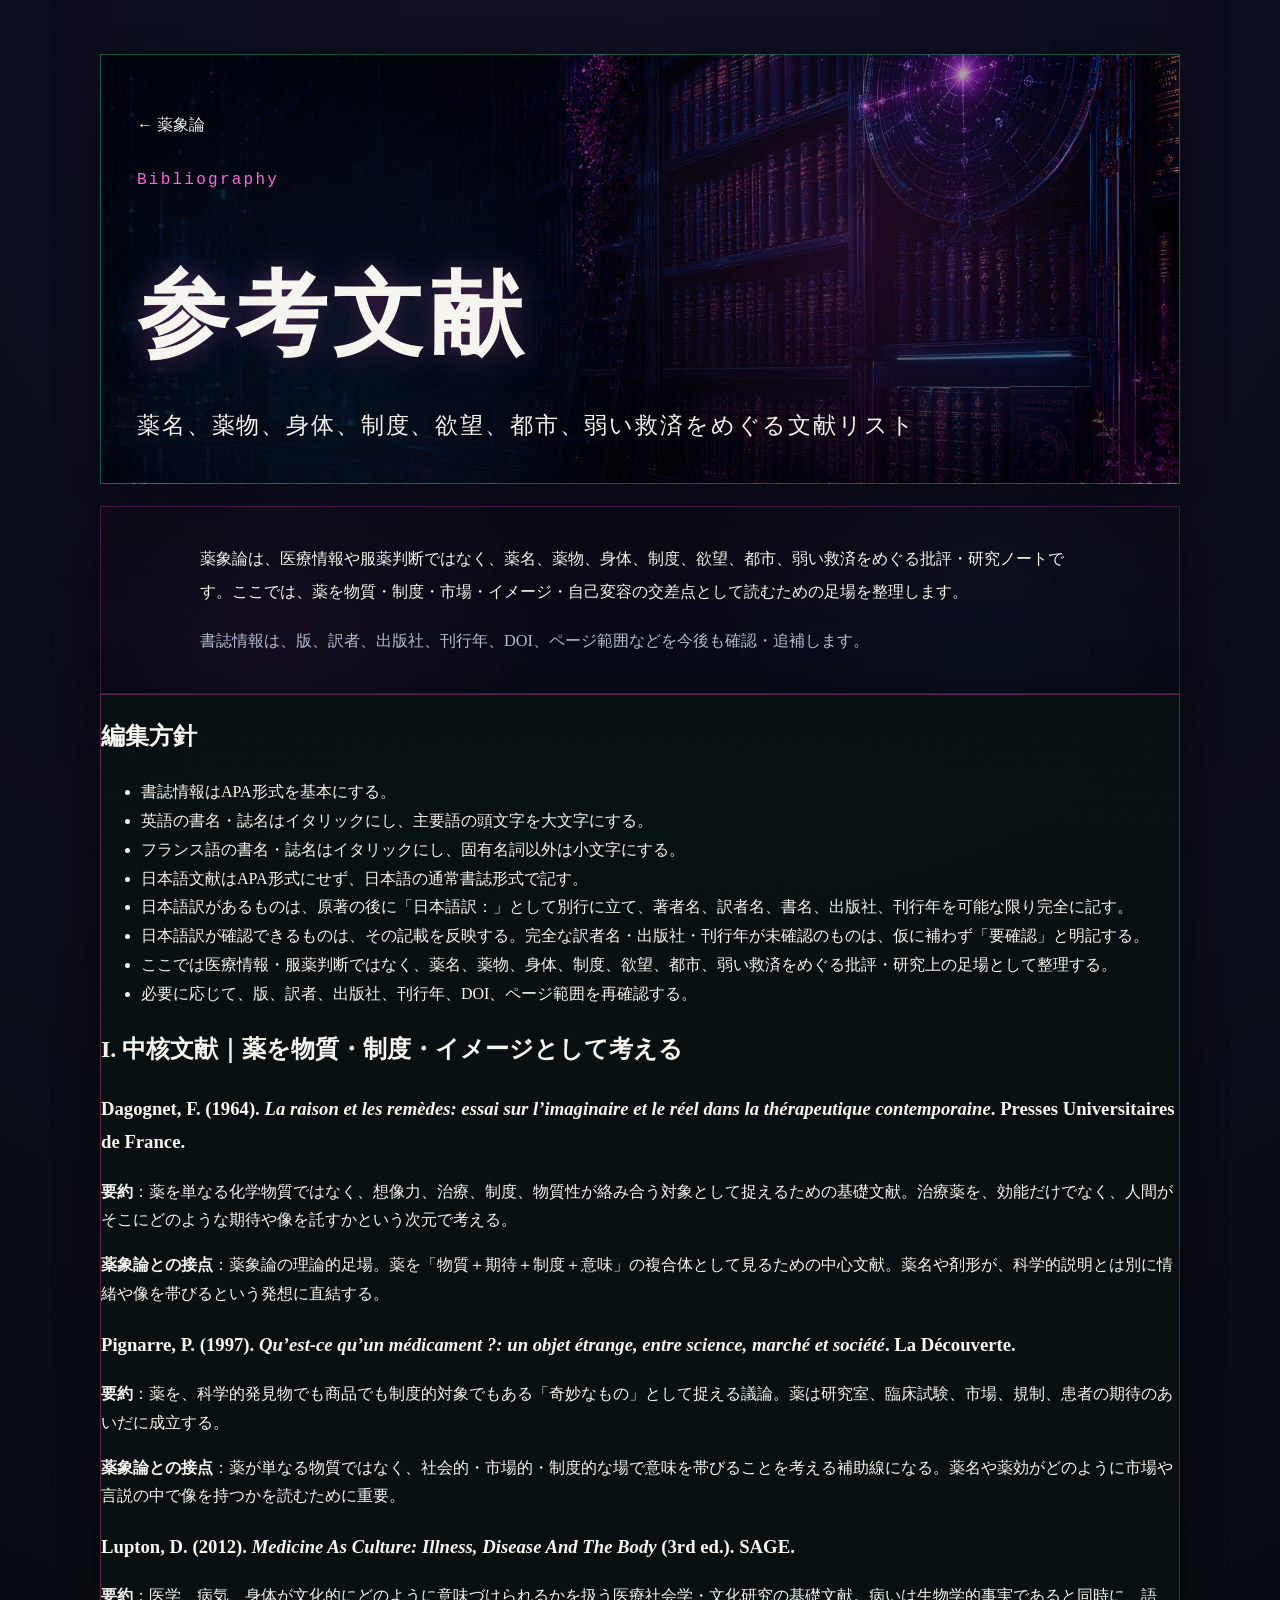
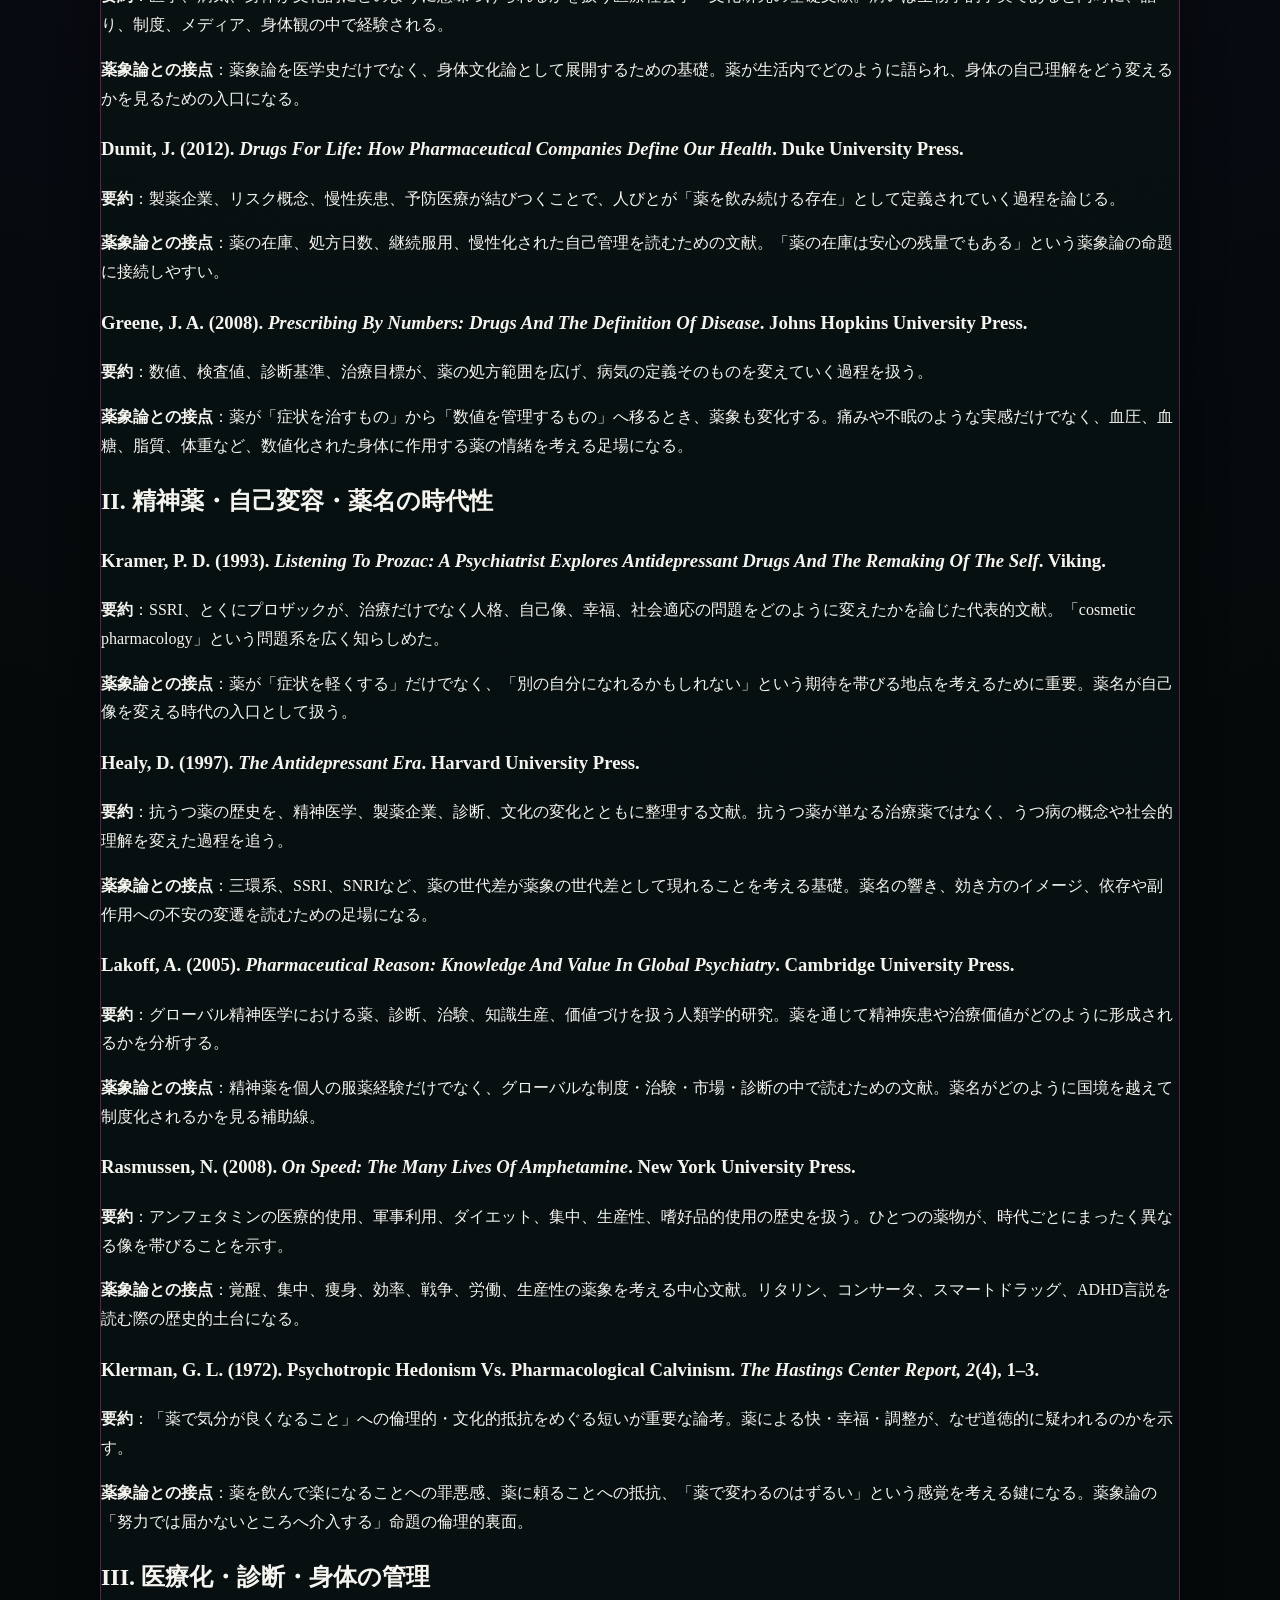
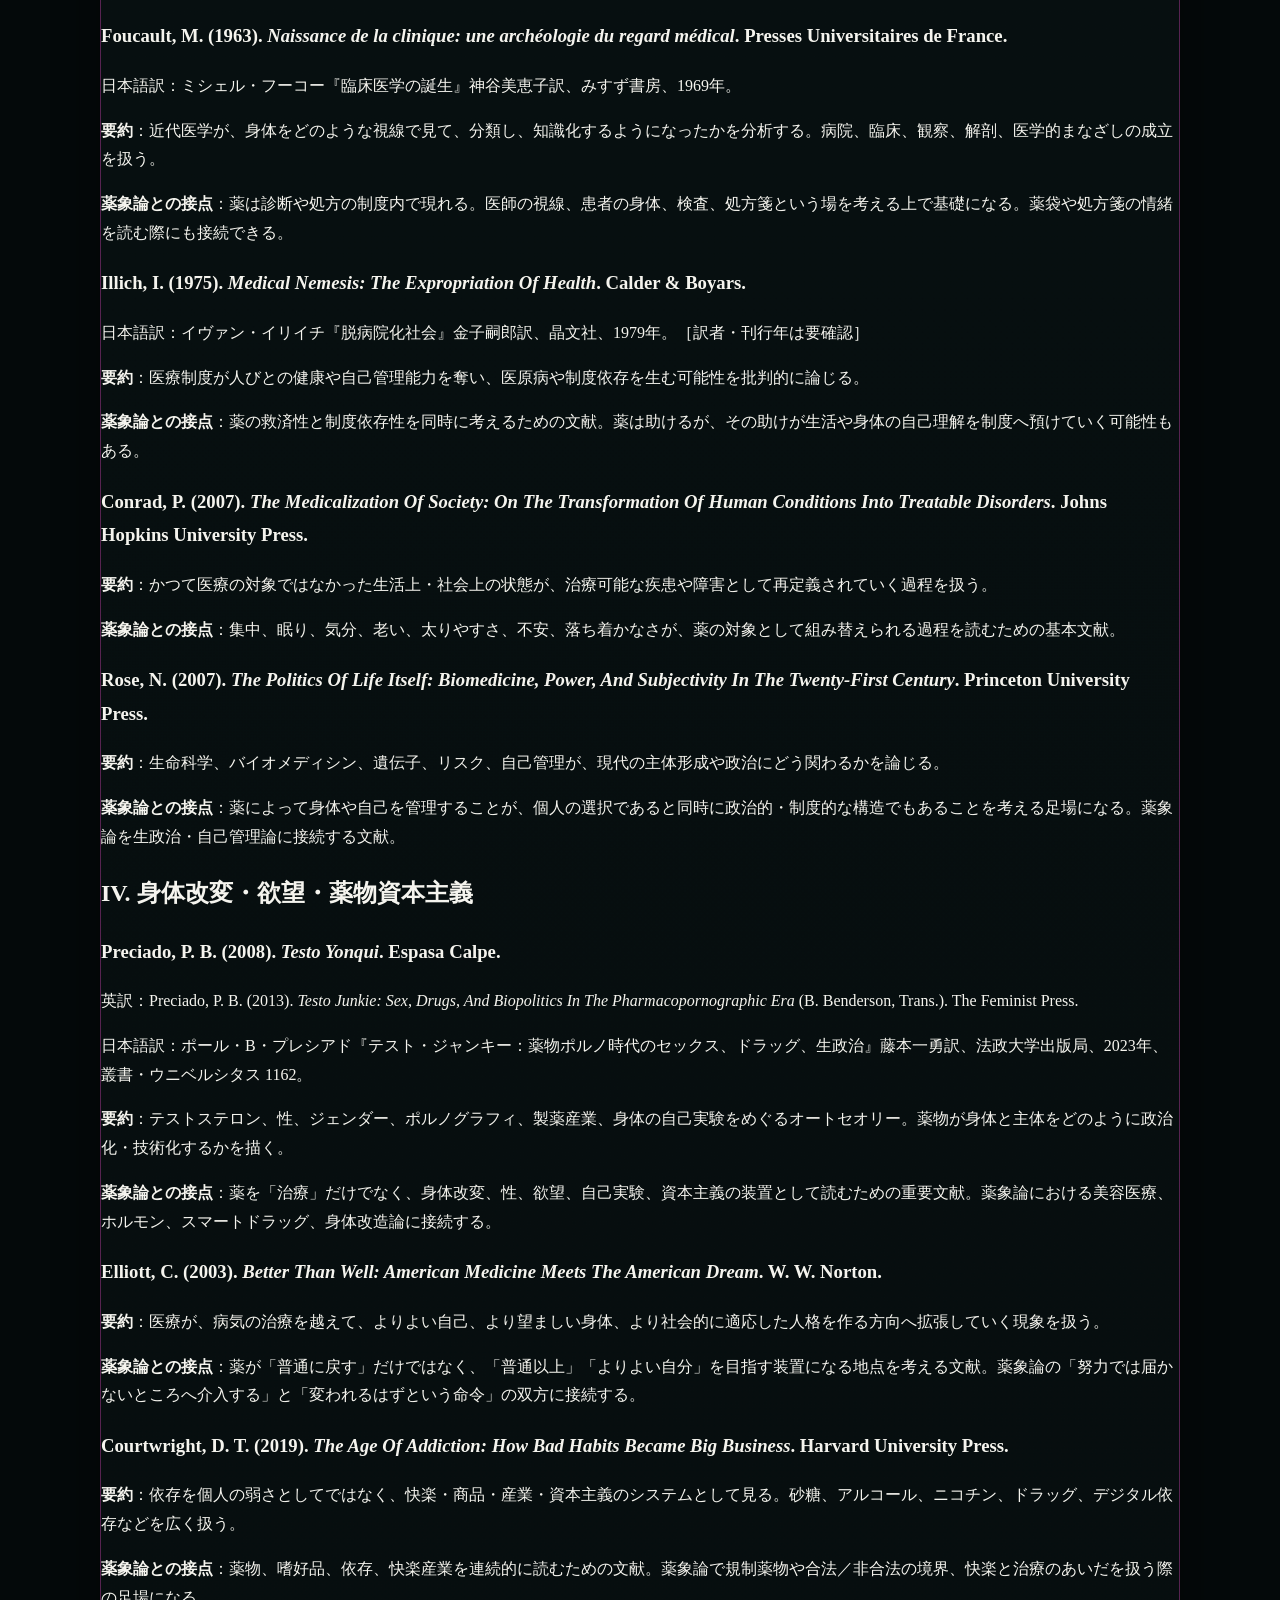
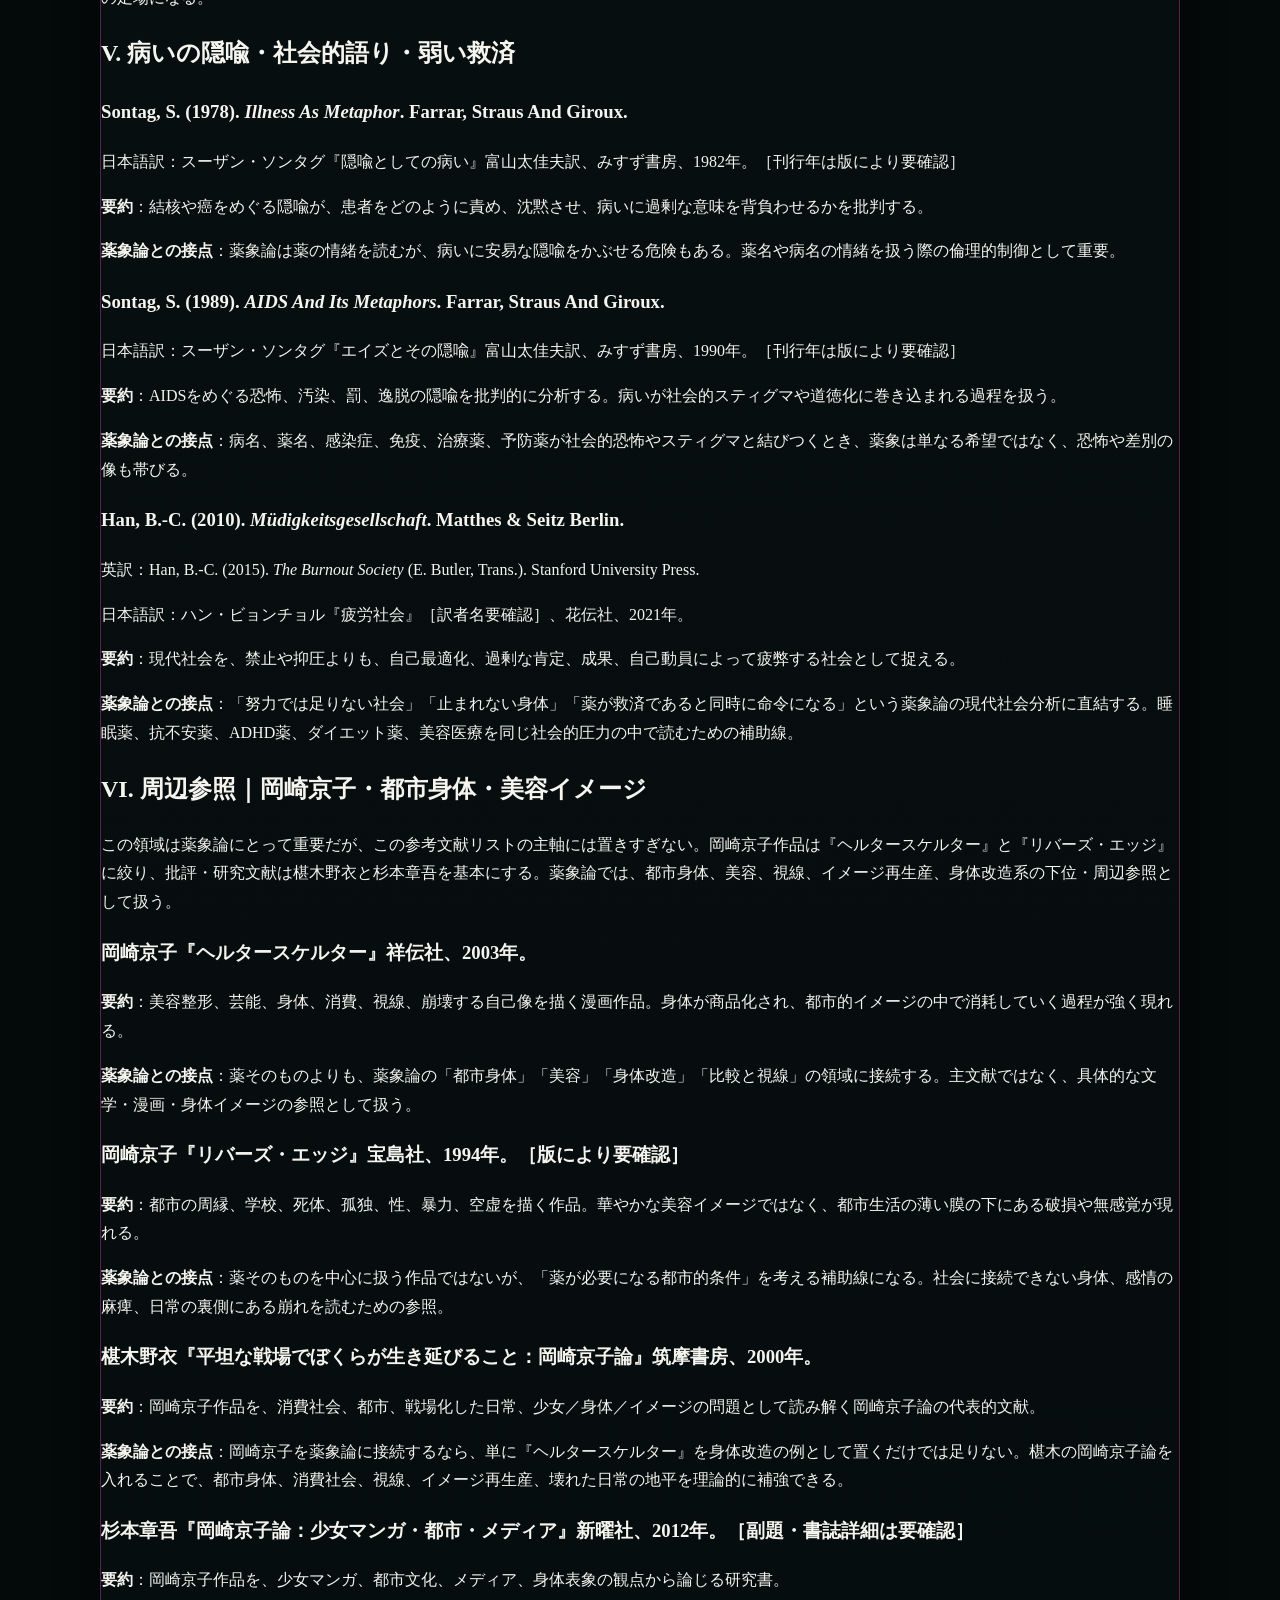
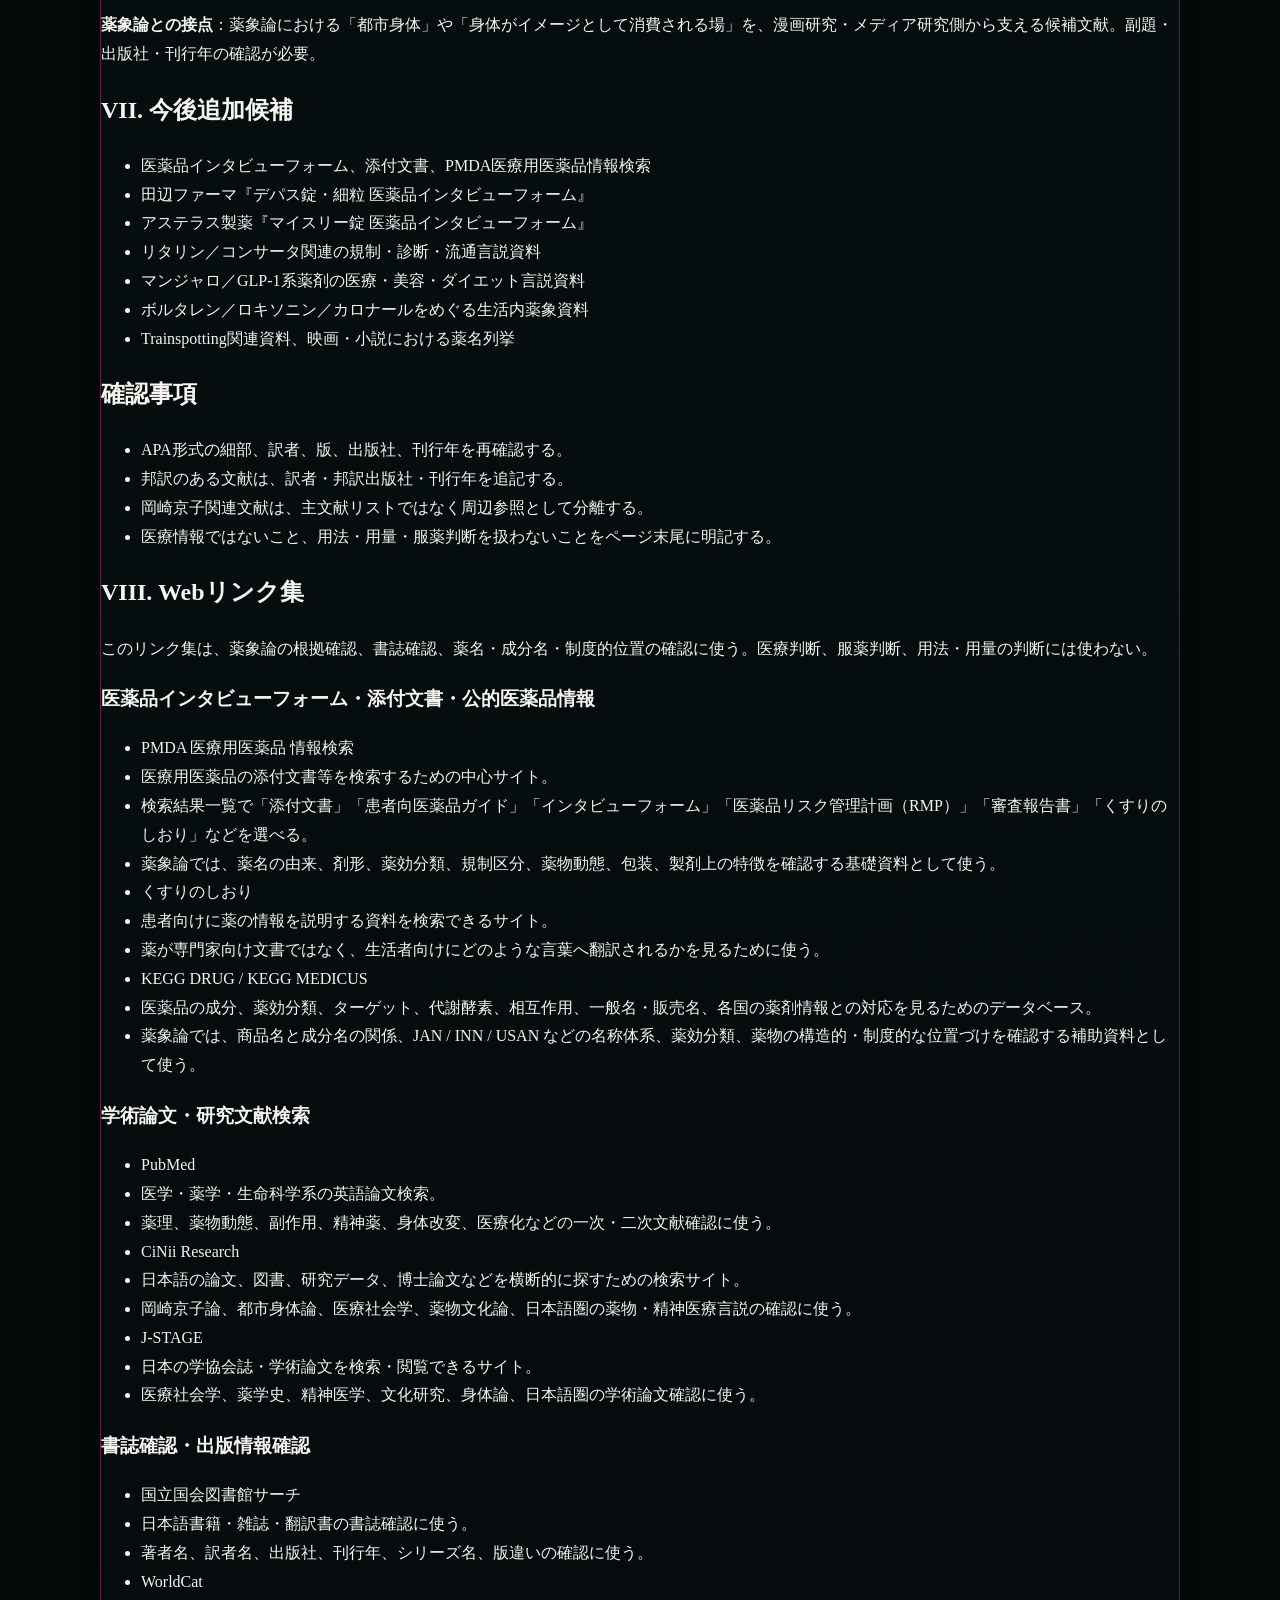
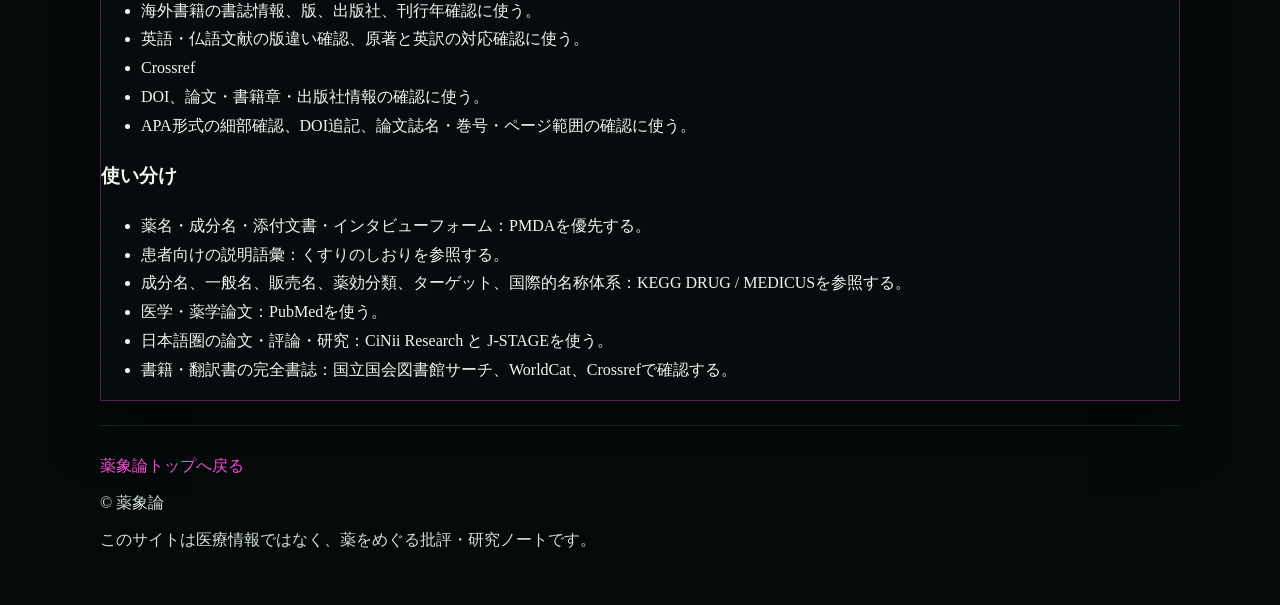
==== commit a11f3158: "Expand bibliography page from source list" ====
--- a/site/pages/bibliography.html
+++ b/site/pages/bibliography.html
@@ -34,58 +34,174 @@
     <main class="article-wrap bibliography-wrap">
       <section class="bibliography-intro card">
         <p>薬象論は、医療情報や服薬判断ではなく、薬名、薬物、身体、制度、欲望、都市、弱い救済をめぐる批評・研究ノートです。ここでは、薬を物質・制度・市場・イメージ・自己変容の交差点として読むための足場を整理します。</p>
-        <p class="bibliography-note">初期公開版のため、版、訳者、出版社、刊行年、DOI、ページ範囲は今後も確認・追補します。</p>
+        <p class="bibliography-note">書誌情報は、版、訳者、出版社、刊行年、DOI、ページ範囲などを今後も確認・追補します。</p>
       </section>
 
-      <section class="bibliography-section" aria-labelledby="core">
-        <h2 id="core">I. 中核文献｜薬を物質・制度・イメージとして考える</h2>
-        <div class="reference-grid">
-          <article class="reference-card"><h3>Dagognet, F. (1964). <cite>La raison et les remèdes: essai sur l’imaginaire et le réel dans la thérapeutique contemporaine</cite>. Presses Universitaires de France.</h3><p><strong>要約：</strong>薬を単なる化学物質ではなく、想像力、治療、制度、物質性が絡み合う対象として捉えるための基礎文献。</p><p><strong>薬象論との接点：</strong>薬を「物質＋期待＋制度＋意味」の複合体として見るための中心文献。薬名や剤形が、科学的説明とは別に情緒や像を帯びるという発想に接続する。</p></article>
-          <article class="reference-card"><h3>Pignarre, P. (1997). <cite>Qu’est-ce qu’un médicament ?: un objet étrange, entre science, marché et société</cite>. La Découverte.</h3><p><strong>要約：</strong>薬を、科学的発見物でも商品でも制度的対象でもある「奇妙なもの」として捉える議論。</p><p><strong>薬象論との接点：</strong>薬が社会的・市場的・制度的な場で意味を帯びること、薬名や薬効が市場や言説の中で像を持つことを読むための補助線。</p></article>
-          <article class="reference-card"><h3>Lupton, D. (2012). <cite>Medicine As Culture: Illness, Disease And The Body</cite> (3rd ed.). SAGE.</h3><p><strong>要約：</strong>医学、病気、身体が文化的にどのように意味づけられるかを扱う医療社会学・文化研究の基礎文献。</p><p><strong>薬象論との接点：</strong>薬を医学史だけでなく身体文化論として展開し、生活内で語られる薬と身体の自己理解を読む入口になる。</p></article>
-          <article class="reference-card"><h3>Dumit, J. (2012). <cite>Drugs For Life: How Pharmaceutical Companies Define Our Health</cite>. Duke University Press.</h3><p><strong>要約：</strong>製薬企業、リスク概念、慢性疾患、予防医療が結びつき、人びとが「薬を飲み続ける存在」として定義されていく過程を論じる。</p><p><strong>薬象論との接点：</strong>薬の在庫、処方日数、継続服用、慢性化された自己管理を読むための文献。「安心の残量」としての薬に接続する。</p></article>
-          <article class="reference-card"><h3>Greene, J. A. (2008). <cite>Prescribing By Numbers: Drugs And The Definition Of Disease</cite>. Johns Hopkins University Press.</h3><p><strong>要約：</strong>数値、検査値、診断基準、治療目標が、薬の処方範囲を広げ、病気の定義を変えていく過程を扱う。</p><p><strong>薬象論との接点：</strong>血圧、血糖、脂質、体重など、数値化された身体に作用する薬の情緒を考える足場になる。</p></article>
-        </div>
-      </section>
-
-      <section class="bibliography-section" aria-labelledby="psyche">
-        <h2 id="psyche">II. 精神薬・自己変容・薬名の時代性</h2>
-        <div class="reference-grid">
-          <article class="reference-card"><h3>Kramer, P. D. (1993). <cite>Listening To Prozac: A Psychiatrist Explores Antidepressant Drugs And The Remaking Of The Self</cite>. Viking.</h3><p><strong>要約：</strong>SSRI、とくにプロザックが、治療だけでなく人格、自己像、幸福、社会適応の問題をどのように変えたかを論じた代表的文献。</p><p><strong>薬象論との接点：</strong>薬が「症状を軽くする」だけでなく、「別の自分になれるかもしれない」という期待を帯びる地点を考えるために重要。</p></article>
-          <article class="reference-card"><h3>Healy, D. (1997). <cite>The Antidepressant Era</cite>. Harvard University Press.</h3><p><strong>要約：</strong>抗うつ薬の歴史を、精神医学、製薬企業、診断、文化の変化とともに整理する文献。</p><p><strong>薬象論との接点：</strong>薬の世代差が薬象の世代差として現れることを考える基礎になる。</p></article>
-          <article class="reference-card"><h3>Lakoff, A. (2005). <cite>Pharmaceutical Reason: Knowledge And Value In Global Psychiatry</cite>. Cambridge University Press.</h3><p><strong>要約：</strong>グローバル精神医学における薬、診断、治験、知識生産、価値づけを扱う人類学的研究。</p><p><strong>薬象論との接点：</strong>精神薬を、個人の経験だけでなく、制度・治験・市場・診断の中で読むための補助線。</p></article>
-        </div>
-      </section>
-
-      <section class="bibliography-section" aria-labelledby="body-city">
-        <h2 id="body-city">III. 身体・都市・イメージをめぐる周辺参照</h2>
-        <div class="reference-grid">
-          <article class="reference-card"><h3>Preciado, P. B. 身体変容をめぐる文献</h3><p><strong>メモ：</strong>原著と日本語訳の訳者・出版社・刊行年は公開前に要確認。</p><p><strong>薬象論との接点：</strong>身体、ホルモン、自己変容、政治、欲望を、薬物的・制度的な身体操作として読むための文献。</p></article>
-          <article class="reference-card"><h3>椹木野衣『平坦な戦場でぼくらが生き延びること：岡崎京子論』</h3><p><strong>メモ：</strong>岡崎京子・都市身体・美容イメージをめぐる周辺参照。薬象論本体の中心文献ではなく、都市身体論・イメージ再生産論の補助線として扱う。</p></article>
-          <article class="reference-card"><h3>杉本章吾『岡崎京子論』</h3><p><strong>メモ：</strong>岡崎京子周辺文献のうち、批評・研究文献として整理した項目のひとつ。</p></article>
-        </div>
-      </section>
-
-      <section class="bibliography-section" aria-labelledby="web-links">
-        <h2 id="web-links">IV. Webリンク集</h2>
-        <p class="section-lead">薬名、添付文書、医薬品情報、学術文献、書誌情報を確認するための基本リンク。</p>
-        <div class="web-link-grid">
-          <a class="web-link-card" href="https://www.pmda.go.jp/PmdaSearch/iyakuSearch/" target="_blank" rel="noopener noreferrer"><strong>PMDA 医療用医薬品情報検索</strong><span>添付文書・インタビューフォーム確認</span></a>
-          <a class="web-link-card" href="https://www.rad-ar.or.jp/siori/" target="_blank" rel="noopener noreferrer"><strong>くすりのしおり</strong><span>患者向け医薬品情報</span></a>
-          <a class="web-link-card" href="https://www.kegg.jp/kegg/drug/" target="_blank" rel="noopener noreferrer"><strong>KEGG DRUG / MEDICUS</strong><span>医薬品・成分・薬効分類</span></a>
-          <a class="web-link-card" href="https://pubmed.ncbi.nlm.nih.gov/" target="_blank" rel="noopener noreferrer"><strong>PubMed</strong><span>医学・生命科学文献</span></a>
-          <a class="web-link-card" href="https://cir.nii.ac.jp/" target="_blank" rel="noopener noreferrer"><strong>CiNii Research</strong><span>日本語学術文献・研究データ</span></a>
-          <a class="web-link-card" href="https://www.jstage.jst.go.jp/" target="_blank" rel="noopener noreferrer"><strong>J-STAGE</strong><span>国内学術誌・論文</span></a>
-          <a class="web-link-card" href="https://ndlsearch.ndl.go.jp/" target="_blank" rel="noopener noreferrer"><strong>国立国会図書館サーチ</strong><span>国内書誌・所蔵確認</span></a>
-          <a class="web-link-card" href="https://search.worldcat.org/" target="_blank" rel="noopener noreferrer"><strong>WorldCat</strong><span>海外書誌・所蔵確認</span></a>
-          <a class="web-link-card" href="https://www.crossref.org/" target="_blank" rel="noopener noreferrer"><strong>Crossref</strong><span>DOI・出版情報確認</span></a>
-        </div>
-      </section>
-
-      <section class="article-meta" aria-label="ページメタ情報">
-        <p>Web公開日：2026-06-10</p>
-        <p>注：本ページは医療情報ではなく、薬をめぐる批評・研究ノートのための参考文献一覧です。薬効、服用、用法、用量についての判断は扱いません。</p>
-      </section>
+      <article class="bibliography-prose card">
+<h2>編集方針</h2>
+<ul>
+<li>書誌情報はAPA形式を基本にする。</li>
+<li>英語の書名・誌名はイタリックにし、主要語の頭文字を大文字にする。</li>
+<li>フランス語の書名・誌名はイタリックにし、固有名詞以外は小文字にする。</li>
+<li>日本語文献はAPA形式にせず、日本語の通常書誌形式で記す。</li>
+<li>日本語訳があるものは、原著の後に「日本語訳：」として別行に立て、著者名、訳者名、書名、出版社、刊行年を可能な限り完全に記す。</li>
+<li>日本語訳が確認できるものは、その記載を反映する。完全な訳者名・出版社・刊行年が未確認のものは、仮に補わず「要確認」と明記する。</li>
+<li>ここでは医療情報・服薬判断ではなく、薬名、薬物、身体、制度、欲望、都市、弱い救済をめぐる批評・研究上の足場として整理する。</li>
+<li>必要に応じて、版、訳者、出版社、刊行年、DOI、ページ範囲を再確認する。</li>
+</ul>
+<h2>I. 中核文献｜薬を物質・制度・イメージとして考える</h2>
+<h3>Dagognet, F. (1964). <cite>La raison et les remèdes: essai sur l’imaginaire et le réel dans la thérapeutique contemporaine</cite>. Presses Universitaires de France.</h3>
+<p><strong>要約</strong>：薬を単なる化学物質ではなく、想像力、治療、制度、物質性が絡み合う対象として捉えるための基礎文献。治療薬を、効能だけでなく、人間がそこにどのような期待や像を託すかという次元で考える。</p>
+<p><strong>薬象論との接点</strong>：薬象論の理論的足場。薬を「物質＋期待＋制度＋意味」の複合体として見るための中心文献。薬名や剤形が、科学的説明とは別に情緒や像を帯びるという発想に直結する。</p>
+<h3>Pignarre, P. (1997). <cite>Qu’est-ce qu’un médicament ?: un objet étrange, entre science, marché et société</cite>. La Découverte.</h3>
+<p><strong>要約</strong>：薬を、科学的発見物でも商品でも制度的対象でもある「奇妙なもの」として捉える議論。薬は研究室、臨床試験、市場、規制、患者の期待のあいだに成立する。</p>
+<p><strong>薬象論との接点</strong>：薬が単なる物質ではなく、社会的・市場的・制度的な場で意味を帯びることを考える補助線になる。薬名や薬効がどのように市場や言説の中で像を持つかを読むために重要。</p>
+<h3>Lupton, D. (2012). <cite>Medicine As Culture: Illness, Disease And The Body</cite> (3rd ed.). SAGE.</h3>
+<p><strong>要約</strong>：医学、病気、身体が文化的にどのように意味づけられるかを扱う医療社会学・文化研究の基礎文献。病いは生物学的事実であると同時に、語り、制度、メディア、身体観の中で経験される。</p>
+<p><strong>薬象論との接点</strong>：薬象論を医学史だけでなく、身体文化論として展開するための基礎。薬が生活内でどのように語られ、身体の自己理解をどう変えるかを見るための入口になる。</p>
+<h3>Dumit, J. (2012). <cite>Drugs For Life: How Pharmaceutical Companies Define Our Health</cite>. Duke University Press.</h3>
+<p><strong>要約</strong>：製薬企業、リスク概念、慢性疾患、予防医療が結びつくことで、人びとが「薬を飲み続ける存在」として定義されていく過程を論じる。</p>
+<p><strong>薬象論との接点</strong>：薬の在庫、処方日数、継続服用、慢性化された自己管理を読むための文献。「薬の在庫は安心の残量でもある」という薬象論の命題に接続しやすい。</p>
+<h3>Greene, J. A. (2008). <cite>Prescribing By Numbers: Drugs And The Definition Of Disease</cite>. Johns Hopkins University Press.</h3>
+<p><strong>要約</strong>：数値、検査値、診断基準、治療目標が、薬の処方範囲を広げ、病気の定義そのものを変えていく過程を扱う。</p>
+<p><strong>薬象論との接点</strong>：薬が「症状を治すもの」から「数値を管理するもの」へ移るとき、薬象も変化する。痛みや不眠のような実感だけでなく、血圧、血糖、脂質、体重など、数値化された身体に作用する薬の情緒を考える足場になる。</p>
+<h2>II. 精神薬・自己変容・薬名の時代性</h2>
+<h3>Kramer, P. D. (1993). <cite>Listening To Prozac: A Psychiatrist Explores Antidepressant Drugs And The Remaking Of The Self</cite>. Viking.</h3>
+<p><strong>要約</strong>：SSRI、とくにプロザックが、治療だけでなく人格、自己像、幸福、社会適応の問題をどのように変えたかを論じた代表的文献。「cosmetic pharmacology」という問題系を広く知らしめた。</p>
+<p><strong>薬象論との接点</strong>：薬が「症状を軽くする」だけでなく、「別の自分になれるかもしれない」という期待を帯びる地点を考えるために重要。薬名が自己像を変える時代の入口として扱う。</p>
+<h3>Healy, D. (1997). <cite>The Antidepressant Era</cite>. Harvard University Press.</h3>
+<p><strong>要約</strong>：抗うつ薬の歴史を、精神医学、製薬企業、診断、文化の変化とともに整理する文献。抗うつ薬が単なる治療薬ではなく、うつ病の概念や社会的理解を変えた過程を追う。</p>
+<p><strong>薬象論との接点</strong>：三環系、SSRI、SNRIなど、薬の世代差が薬象の世代差として現れることを考える基礎。薬名の響き、効き方のイメージ、依存や副作用への不安の変遷を読むための足場になる。</p>
+<h3>Lakoff, A. (2005). <cite>Pharmaceutical Reason: Knowledge And Value In Global Psychiatry</cite>. Cambridge University Press.</h3>
+<p><strong>要約</strong>：グローバル精神医学における薬、診断、治験、知識生産、価値づけを扱う人類学的研究。薬を通じて精神疾患や治療価値がどのように形成されるかを分析する。</p>
+<p><strong>薬象論との接点</strong>：精神薬を個人の服薬経験だけでなく、グローバルな制度・治験・市場・診断の中で読むための文献。薬名がどのように国境を越えて制度化されるかを見る補助線。</p>
+<h3>Rasmussen, N. (2008). <cite>On Speed: The Many Lives Of Amphetamine</cite>. New York University Press.</h3>
+<p><strong>要約</strong>：アンフェタミンの医療的使用、軍事利用、ダイエット、集中、生産性、嗜好品的使用の歴史を扱う。ひとつの薬物が、時代ごとにまったく異なる像を帯びることを示す。</p>
+<p><strong>薬象論との接点</strong>：覚醒、集中、痩身、効率、戦争、労働、生産性の薬象を考える中心文献。リタリン、コンサータ、スマートドラッグ、ADHD言説を読む際の歴史的土台になる。</p>
+<h3>Klerman, G. L. (1972). Psychotropic Hedonism Vs. Pharmacological Calvinism. <cite>The Hastings Center Report, 2</cite>(4), 1–3.</h3>
+<p><strong>要約</strong>：「薬で気分が良くなること」への倫理的・文化的抵抗をめぐる短いが重要な論考。薬による快・幸福・調整が、なぜ道徳的に疑われるのかを示す。</p>
+<p><strong>薬象論との接点</strong>：薬を飲んで楽になることへの罪悪感、薬に頼ることへの抵抗、「薬で変わるのはずるい」という感覚を考える鍵になる。薬象論の「努力では届かないところへ介入する」命題の倫理的裏面。</p>
+<h2>III. 医療化・診断・身体の管理</h2>
+<h3>Foucault, M. (1963). <cite>Naissance de la clinique: une archéologie du regard médical</cite>. Presses Universitaires de France.</h3>
+<p>日本語訳：ミシェル・フーコー『臨床医学の誕生』神谷美恵子訳、みすず書房、1969年。</p>
+<p><strong>要約</strong>：近代医学が、身体をどのような視線で見て、分類し、知識化するようになったかを分析する。病院、臨床、観察、解剖、医学的まなざしの成立を扱う。</p>
+<p><strong>薬象論との接点</strong>：薬は診断や処方の制度内で現れる。医師の視線、患者の身体、検査、処方箋という場を考える上で基礎になる。薬袋や処方箋の情緒を読む際にも接続できる。</p>
+<h3>Illich, I. (1975). <cite>Medical Nemesis: The Expropriation Of Health</cite>. Calder &amp; Boyars.</h3>
+<p>日本語訳：イヴァン・イリイチ『脱病院化社会』金子嗣郎訳、晶文社、1979年。［訳者・刊行年は要確認］</p>
+<p><strong>要約</strong>：医療制度が人びとの健康や自己管理能力を奪い、医原病や制度依存を生む可能性を批判的に論じる。</p>
+<p><strong>薬象論との接点</strong>：薬の救済性と制度依存性を同時に考えるための文献。薬は助けるが、その助けが生活や身体の自己理解を制度へ預けていく可能性もある。</p>
+<h3>Conrad, P. (2007). <cite>The Medicalization Of Society: On The Transformation Of Human Conditions Into Treatable Disorders</cite>. Johns Hopkins University Press.</h3>
+<p><strong>要約</strong>：かつて医療の対象ではなかった生活上・社会上の状態が、治療可能な疾患や障害として再定義されていく過程を扱う。</p>
+<p><strong>薬象論との接点</strong>：集中、眠り、気分、老い、太りやすさ、不安、落ち着かなさが、薬の対象として組み替えられる過程を読むための基本文献。</p>
+<h3>Rose, N. (2007). <cite>The Politics Of Life Itself: Biomedicine, Power, And Subjectivity In The Twenty-First Century</cite>. Princeton University Press.</h3>
+<p><strong>要約</strong>：生命科学、バイオメディシン、遺伝子、リスク、自己管理が、現代の主体形成や政治にどう関わるかを論じる。</p>
+<p><strong>薬象論との接点</strong>：薬によって身体や自己を管理することが、個人の選択であると同時に政治的・制度的な構造でもあることを考える足場になる。薬象論を生政治・自己管理論に接続する文献。</p>
+<h2>IV. 身体改変・欲望・薬物資本主義</h2>
+<h3>Preciado, P. B. (2008). <cite>Testo Yonqui</cite>. Espasa Calpe.</h3>
+<p>英訳：Preciado, P. B. (2013). <cite>Testo Junkie: Sex, Drugs, And Biopolitics In The Pharmacopornographic Era</cite> (B. Benderson, Trans.). The Feminist Press.</p>
+<p>日本語訳：ポール・B・プレシアド『テスト・ジャンキー：薬物ポルノ時代のセックス、ドラッグ、生政治』藤本一勇訳、法政大学出版局、2023年、叢書・ウニベルシタス 1162。</p>
+<p><strong>要約</strong>：テストステロン、性、ジェンダー、ポルノグラフィ、製薬産業、身体の自己実験をめぐるオートセオリー。薬物が身体と主体をどのように政治化・技術化するかを描く。</p>
+<p><strong>薬象論との接点</strong>：薬を「治療」だけでなく、身体改変、性、欲望、自己実験、資本主義の装置として読むための重要文献。薬象論における美容医療、ホルモン、スマートドラッグ、身体改造論に接続する。</p>
+<h3>Elliott, C. (2003). <cite>Better Than Well: American Medicine Meets The American Dream</cite>. W. W. Norton.</h3>
+<p><strong>要約</strong>：医療が、病気の治療を越えて、よりよい自己、より望ましい身体、より社会的に適応した人格を作る方向へ拡張していく現象を扱う。</p>
+<p><strong>薬象論との接点</strong>：薬が「普通に戻す」だけではなく、「普通以上」「よりよい自分」を目指す装置になる地点を考える文献。薬象論の「努力では届かないところへ介入する」と「変われるはずという命令」の双方に接続する。</p>
+<h3>Courtwright, D. T. (2019). <cite>The Age Of Addiction: How Bad Habits Became Big Business</cite>. Harvard University Press.</h3>
+<p><strong>要約</strong>：依存を個人の弱さとしてではなく、快楽・商品・産業・資本主義のシステムとして見る。砂糖、アルコール、ニコチン、ドラッグ、デジタル依存などを広く扱う。</p>
+<p><strong>薬象論との接点</strong>：薬物、嗜好品、依存、快楽産業を連続的に読むための文献。薬象論で規制薬物や合法／非合法の境界、快楽と治療のあいだを扱う際の足場になる。</p>
+<h2>V. 病いの隠喩・社会的語り・弱い救済</h2>
+<h3>Sontag, S. (1978). <cite>Illness As Metaphor</cite>. Farrar, Straus And Giroux.</h3>
+<p>日本語訳：スーザン・ソンタグ『隠喩としての病い』富山太佳夫訳、みすず書房、1982年。［刊行年は版により要確認］</p>
+<p><strong>要約</strong>：結核や癌をめぐる隠喩が、患者をどのように責め、沈黙させ、病いに過剰な意味を背負わせるかを批判する。</p>
+<p><strong>薬象論との接点</strong>：薬象論は薬の情緒を読むが、病いに安易な隠喩をかぶせる危険もある。薬名や病名の情緒を扱う際の倫理的制御として重要。</p>
+<h3>Sontag, S. (1989). <cite>AIDS And Its Metaphors</cite>. Farrar, Straus And Giroux.</h3>
+<p>日本語訳：スーザン・ソンタグ『エイズとその隠喩』富山太佳夫訳、みすず書房、1990年。［刊行年は版により要確認］</p>
+<p><strong>要約</strong>：AIDSをめぐる恐怖、汚染、罰、逸脱の隠喩を批判的に分析する。病いが社会的スティグマや道徳化に巻き込まれる過程を扱う。</p>
+<p><strong>薬象論との接点</strong>：病名、薬名、感染症、免疫、治療薬、予防薬が社会的恐怖やスティグマと結びつくとき、薬象は単なる希望ではなく、恐怖や差別の像も帯びる。</p>
+<h3>Han, B.-C. (2010). <cite>Müdigkeitsgesellschaft</cite>. Matthes &amp; Seitz Berlin.</h3>
+<p>英訳：Han, B.-C. (2015). <cite>The Burnout Society</cite> (E. Butler, Trans.). Stanford University Press.</p>
+<p>日本語訳：ハン・ビョンチョル『疲労社会』［訳者名要確認］、花伝社、2021年。</p>
+<p><strong>要約</strong>：現代社会を、禁止や抑圧よりも、自己最適化、過剰な肯定、成果、自己動員によって疲弊する社会として捉える。</p>
+<p><strong>薬象論との接点</strong>：「努力では足りない社会」「止まれない身体」「薬が救済であると同時に命令になる」という薬象論の現代社会分析に直結する。睡眠薬、抗不安薬、ADHD薬、ダイエット薬、美容医療を同じ社会的圧力の中で読むための補助線。</p>
+<h2>VI. 周辺参照｜岡崎京子・都市身体・美容イメージ</h2>
+<p>この領域は薬象論にとって重要だが、この参考文献リストの主軸には置きすぎない。岡崎京子作品は『ヘルタースケルター』と『リバーズ・エッジ』に絞り、批評・研究文献は椹木野衣と杉本章吾を基本にする。薬象論では、都市身体、美容、視線、イメージ再生産、身体改造系の下位・周辺参照として扱う。</p>
+<h3>岡崎京子『ヘルタースケルター』祥伝社、2003年。</h3>
+<p><strong>要約</strong>：美容整形、芸能、身体、消費、視線、崩壊する自己像を描く漫画作品。身体が商品化され、都市的イメージの中で消耗していく過程が強く現れる。</p>
+<p><strong>薬象論との接点</strong>：薬そのものよりも、薬象論の「都市身体」「美容」「身体改造」「比較と視線」の領域に接続する。主文献ではなく、具体的な文学・漫画・身体イメージの参照として扱う。</p>
+<h3>岡崎京子『リバーズ・エッジ』宝島社、1994年。［版により要確認］</h3>
+<p><strong>要約</strong>：都市の周縁、学校、死体、孤独、性、暴力、空虚を描く作品。華やかな美容イメージではなく、都市生活の薄い膜の下にある破損や無感覚が現れる。</p>
+<p><strong>薬象論との接点</strong>：薬そのものを中心に扱う作品ではないが、「薬が必要になる都市的条件」を考える補助線になる。社会に接続できない身体、感情の麻痺、日常の裏側にある崩れを読むための参照。</p>
+<h3>椹木野衣『平坦な戦場でぼくらが生き延びること：岡崎京子論』筑摩書房、2000年。</h3>
+<p><strong>要約</strong>：岡崎京子作品を、消費社会、都市、戦場化した日常、少女／身体／イメージの問題として読み解く岡崎京子論の代表的文献。</p>
+<p><strong>薬象論との接点</strong>：岡崎京子を薬象論に接続するなら、単に『ヘルタースケルター』を身体改造の例として置くだけでは足りない。椹木の岡崎京子論を入れることで、都市身体、消費社会、視線、イメージ再生産、壊れた日常の地平を理論的に補強できる。</p>
+<h3>杉本章吾『岡崎京子論：少女マンガ・都市・メディア』新曜社、2012年。［副題・書誌詳細は要確認］</h3>
+<p><strong>要約</strong>：岡崎京子作品を、少女マンガ、都市文化、メディア、身体表象の観点から論じる研究書。</p>
+<p><strong>薬象論との接点</strong>：薬象論における「都市身体」や「身体がイメージとして消費される場」を、漫画研究・メディア研究側から支える候補文献。副題・出版社・刊行年の確認が必要。</p>
+<h2>VII. 今後追加候補</h2>
+<ul>
+<li>医薬品インタビューフォーム、添付文書、PMDA医療用医薬品情報検索</li>
+<li>田辺ファーマ『デパス錠・細粒 医薬品インタビューフォーム』</li>
+<li>アステラス製薬『マイスリー錠 医薬品インタビューフォーム』</li>
+<li>リタリン／コンサータ関連の規制・診断・流通言説資料</li>
+<li>マンジャロ／GLP-1系薬剤の医療・美容・ダイエット言説資料</li>
+<li>ボルタレン／ロキソニン／カロナールをめぐる生活内薬象資料</li>
+<li>Trainspotting関連資料、映画・小説における薬名列挙</li>
+</ul>
+<h2>確認事項</h2>
+<ul>
+<li>APA形式の細部、訳者、版、出版社、刊行年を再確認する。</li>
+<li>邦訳のある文献は、訳者・邦訳出版社・刊行年を追記する。</li>
+<li>岡崎京子関連文献は、主文献リストではなく周辺参照として分離する。</li>
+<li>医療情報ではないこと、用法・用量・服薬判断を扱わないことをページ末尾に明記する。</li>
+</ul>
+<h2>VIII. Webリンク集</h2>
+<p>このリンク集は、薬象論の根拠確認、書誌確認、薬名・成分名・制度的位置の確認に使う。医療判断、服薬判断、用法・用量の判断には使わない。</p>
+<h3>医薬品インタビューフォーム・添付文書・公的医薬品情報</h3>
+<ul>
+<li><a href="https://www.pmda.go.jp/PmdaSearch/iyakuSearch/" target="_blank" rel="noopener noreferrer">PMDA 医療用医薬品 情報検索</a></li>
+<li>医療用医薬品の添付文書等を検索するための中心サイト。</li>
+<li>検索結果一覧で「添付文書」「患者向医薬品ガイド」「インタビューフォーム」「医薬品リスク管理計画（RMP）」「審査報告書」「くすりのしおり」などを選べる。</li>
+<li>薬象論では、薬名の由来、剤形、薬効分類、規制区分、薬物動態、包装、製剤上の特徴を確認する基礎資料として使う。</li>
+<li><a href="https://www.rad-ar.or.jp/siori/" target="_blank" rel="noopener noreferrer">くすりのしおり</a></li>
+<li>患者向けに薬の情報を説明する資料を検索できるサイト。</li>
+<li>薬が専門家向け文書ではなく、生活者向けにどのような言葉へ翻訳されるかを見るために使う。</li>
+<li><a href="https://www.kegg.jp/kegg/drug/" target="_blank" rel="noopener noreferrer">KEGG DRUG / KEGG MEDICUS</a></li>
+<li>医薬品の成分、薬効分類、ターゲット、代謝酵素、相互作用、一般名・販売名、各国の薬剤情報との対応を見るためのデータベース。</li>
+<li>薬象論では、商品名と成分名の関係、JAN / INN / USAN などの名称体系、薬効分類、薬物の構造的・制度的な位置づけを確認する補助資料として使う。</li>
+</ul>
+<h3>学術論文・研究文献検索</h3>
+<ul>
+<li><a href="https://pubmed.ncbi.nlm.nih.gov/" target="_blank" rel="noopener noreferrer">PubMed</a></li>
+<li>医学・薬学・生命科学系の英語論文検索。</li>
+<li>薬理、薬物動態、副作用、精神薬、身体改変、医療化などの一次・二次文献確認に使う。</li>
+<li><a href="https://cir.nii.ac.jp/" target="_blank" rel="noopener noreferrer">CiNii Research</a></li>
+<li>日本語の論文、図書、研究データ、博士論文などを横断的に探すための検索サイト。</li>
+<li>岡崎京子論、都市身体論、医療社会学、薬物文化論、日本語圏の薬物・精神医療言説の確認に使う。</li>
+<li><a href="https://www.jstage.jst.go.jp/" target="_blank" rel="noopener noreferrer">J-STAGE</a></li>
+<li>日本の学協会誌・学術論文を検索・閲覧できるサイト。</li>
+<li>医療社会学、薬学史、精神医学、文化研究、身体論、日本語圏の学術論文確認に使う。</li>
+</ul>
+<h3>書誌確認・出版情報確認</h3>
+<ul>
+<li><a href="https://ndlsearch.ndl.go.jp/" target="_blank" rel="noopener noreferrer">国立国会図書館サーチ</a></li>
+<li>日本語書籍・雑誌・翻訳書の書誌確認に使う。</li>
+<li>著者名、訳者名、出版社、刊行年、シリーズ名、版違いの確認に使う。</li>
+<li><a href="https://search.worldcat.org/" target="_blank" rel="noopener noreferrer">WorldCat</a></li>
+<li>海外書籍の書誌情報、版、出版社、刊行年確認に使う。</li>
+<li>英語・仏語文献の版違い確認、原著と英訳の対応確認に使う。</li>
+<li><a href="https://www.crossref.org/" target="_blank" rel="noopener noreferrer">Crossref</a></li>
+<li>DOI、論文・書籍章・出版社情報の確認に使う。</li>
+<li>APA形式の細部確認、DOI追記、論文誌名・巻号・ページ範囲の確認に使う。</li>
+</ul>
+<h3>使い分け</h3>
+<ul>
+<li>薬名・成分名・添付文書・インタビューフォーム：PMDAを優先する。</li>
+<li>患者向けの説明語彙：くすりのしおりを参照する。</li>
+<li>成分名、一般名、販売名、薬効分類、ターゲット、国際的名称体系：KEGG DRUG / MEDICUSを参照する。</li>
+<li>医学・薬学論文：PubMedを使う。</li>
+<li>日本語圏の論文・評論・研究：CiNii Research と J-STAGEを使う。</li>
+<li>書籍・翻訳書の完全書誌：国立国会図書館サーチ、WorldCat、Crossrefで確認する。</li>
+</ul>
+      </article>
     </main>
 
     <footer class="site-footer">
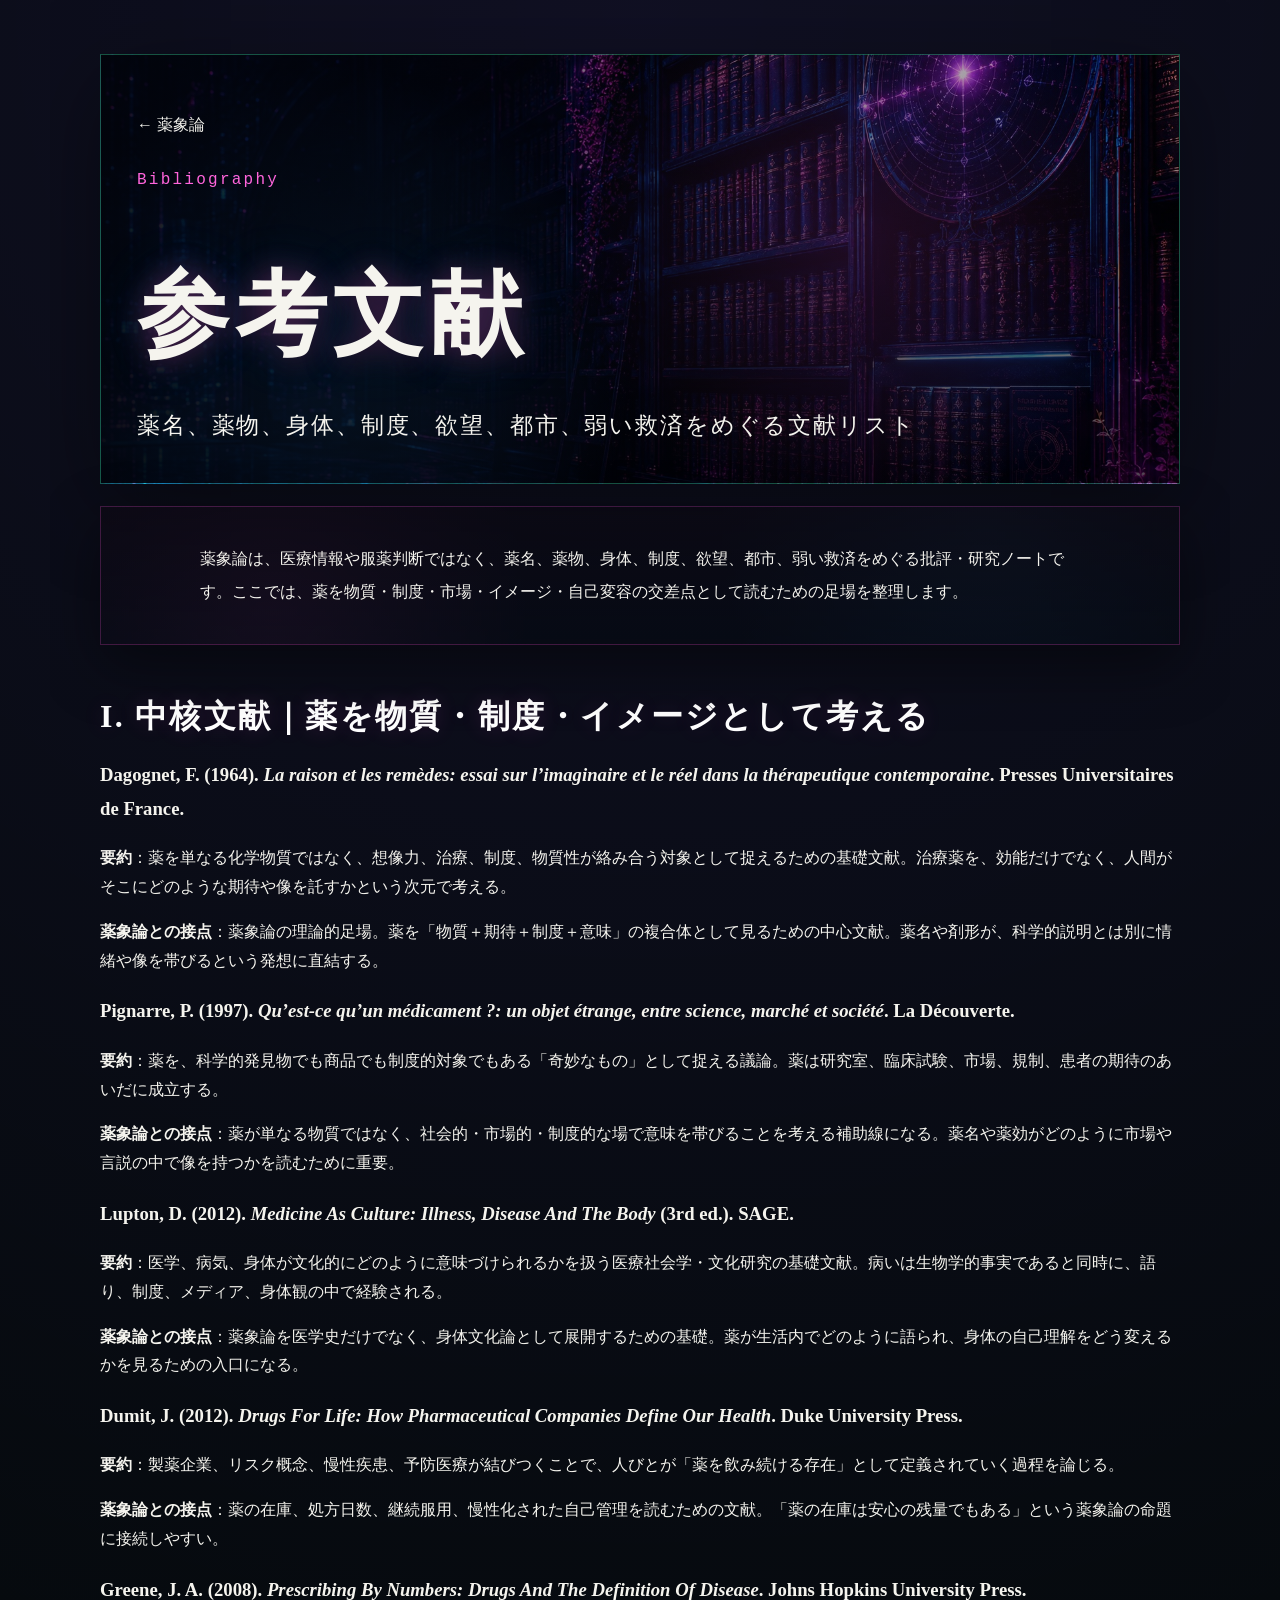
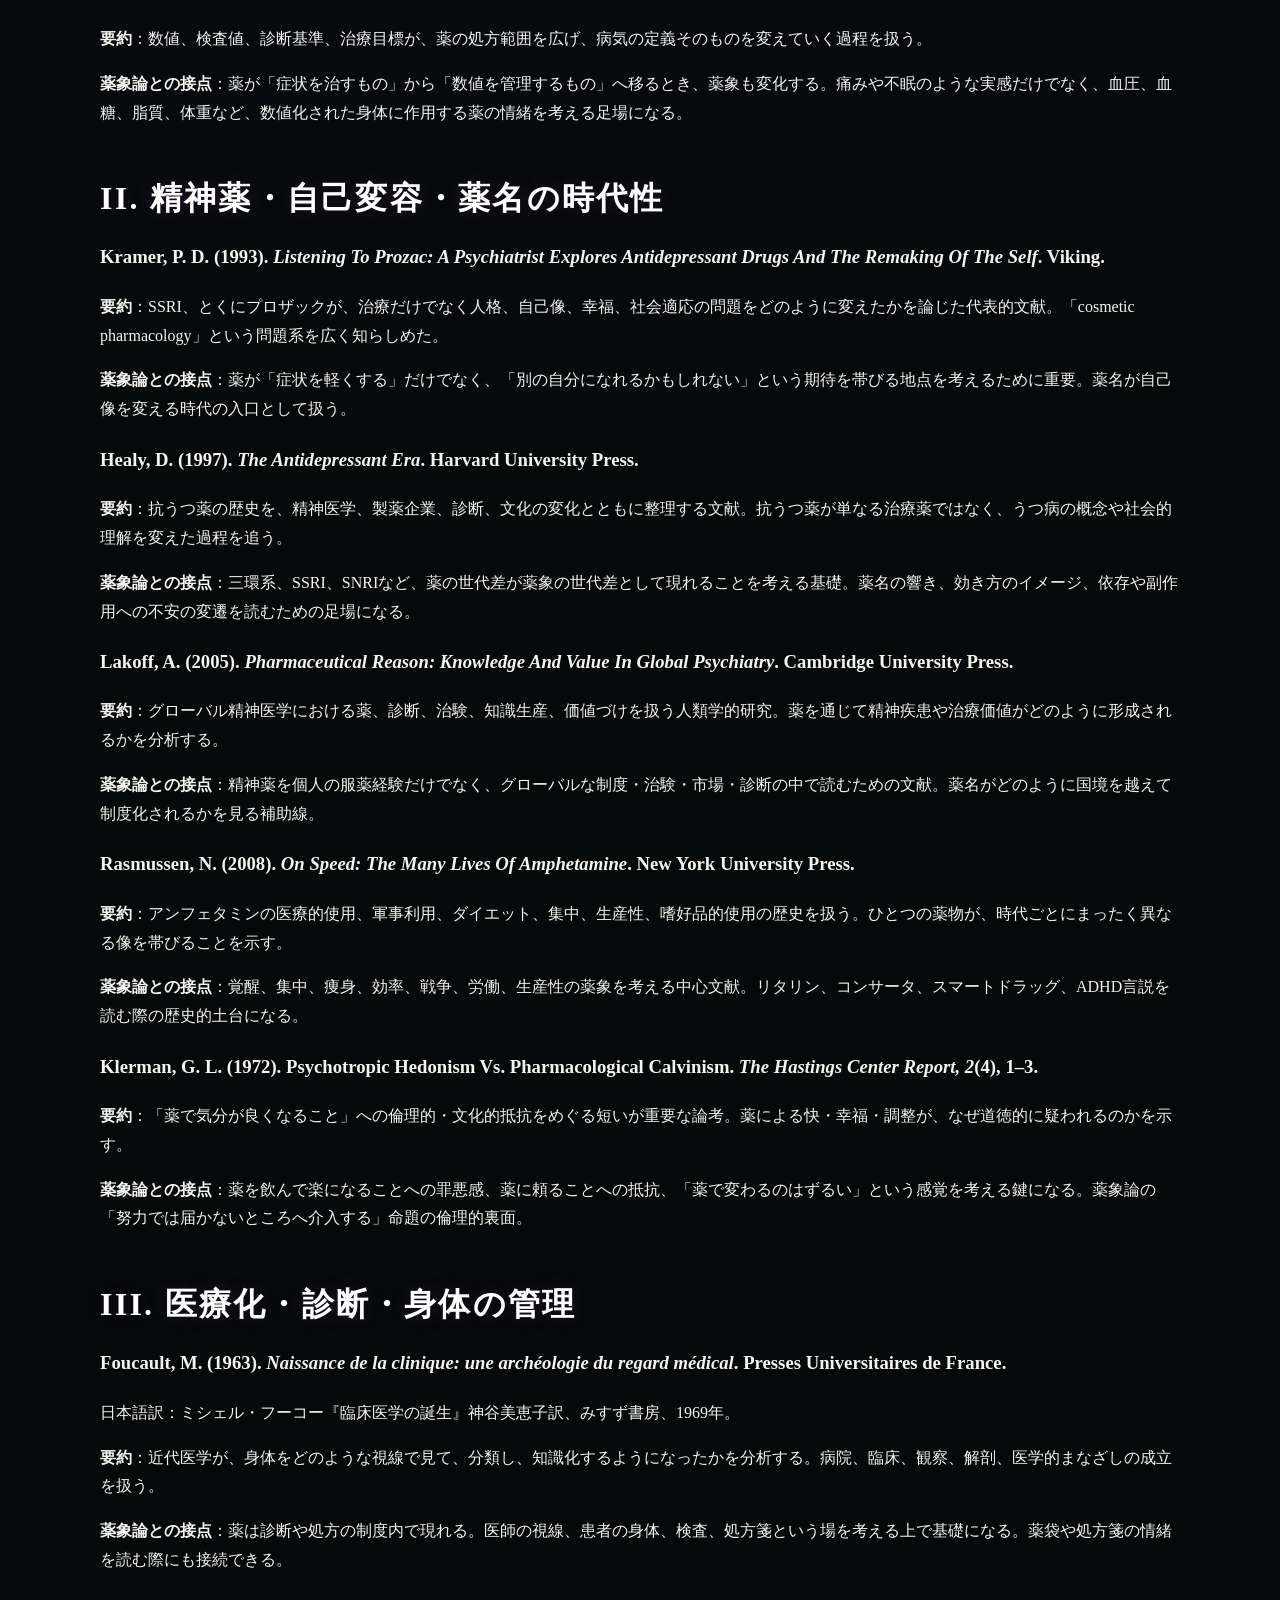
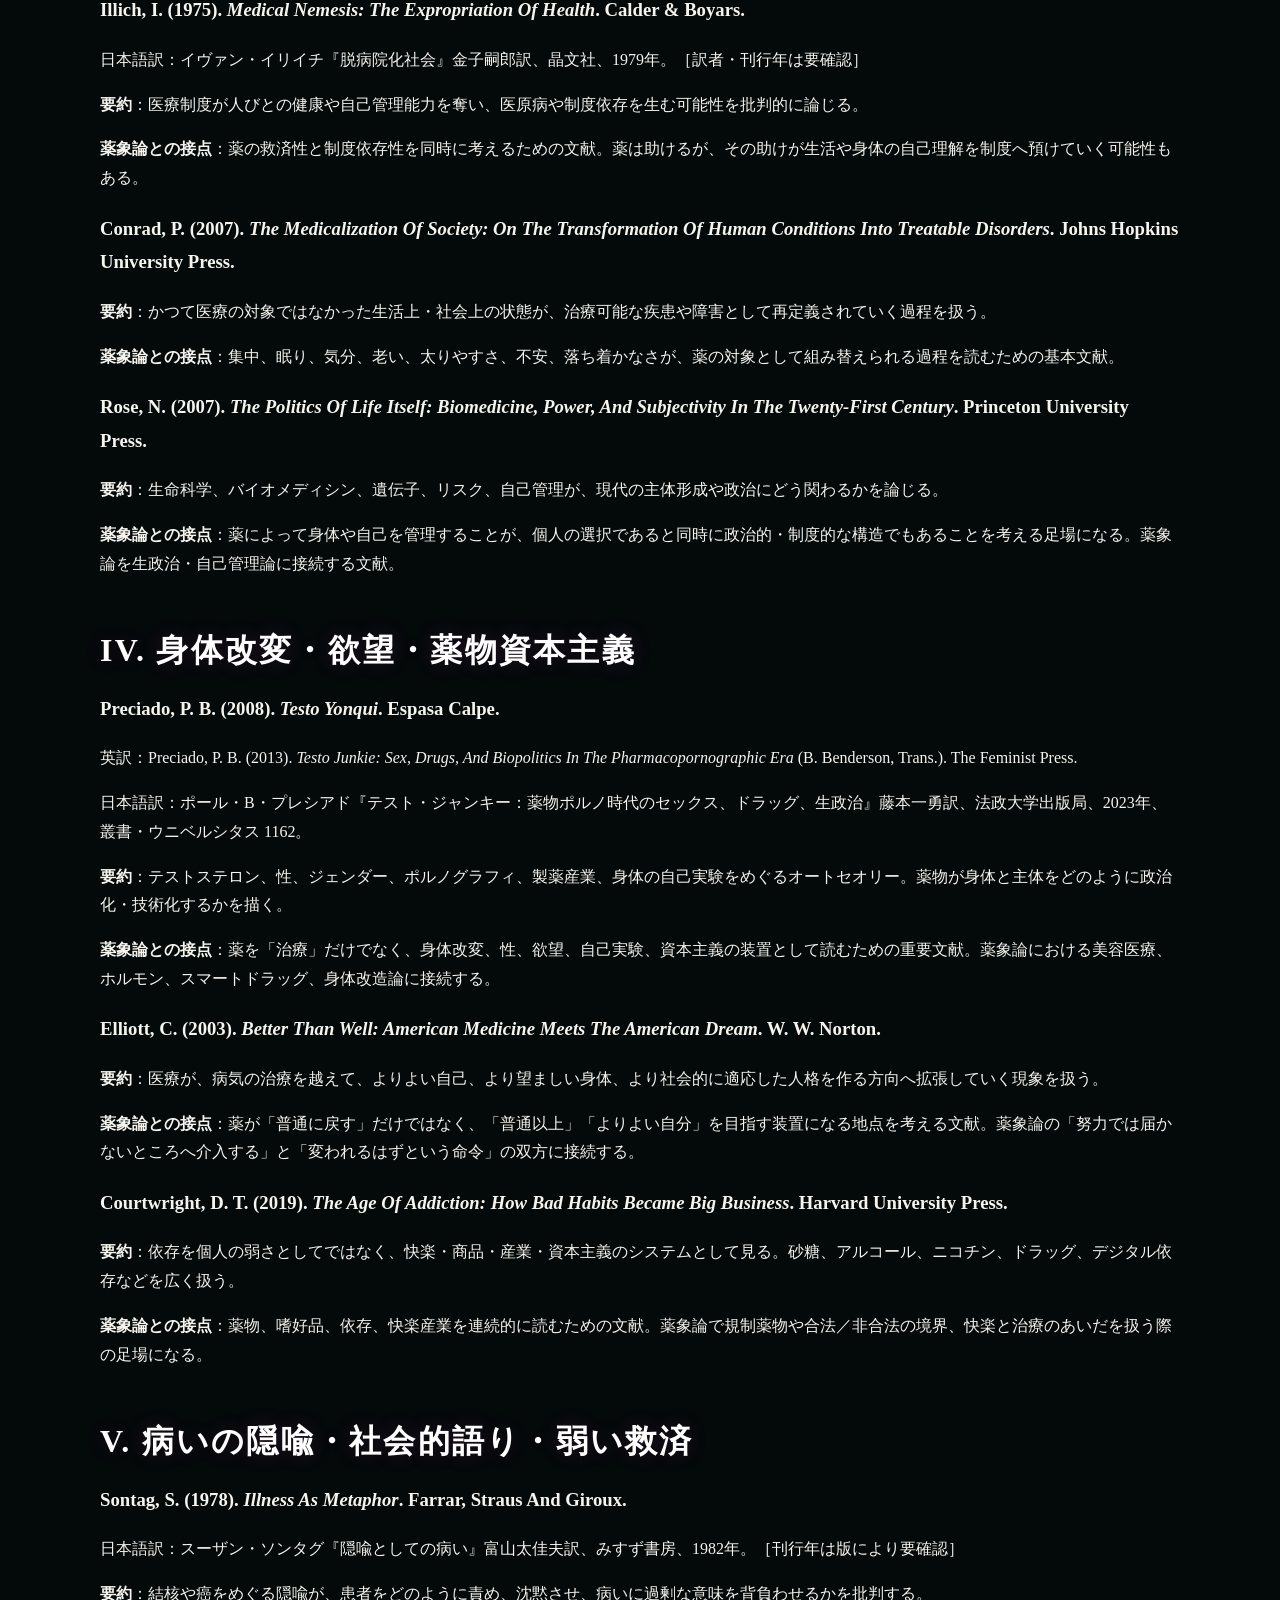
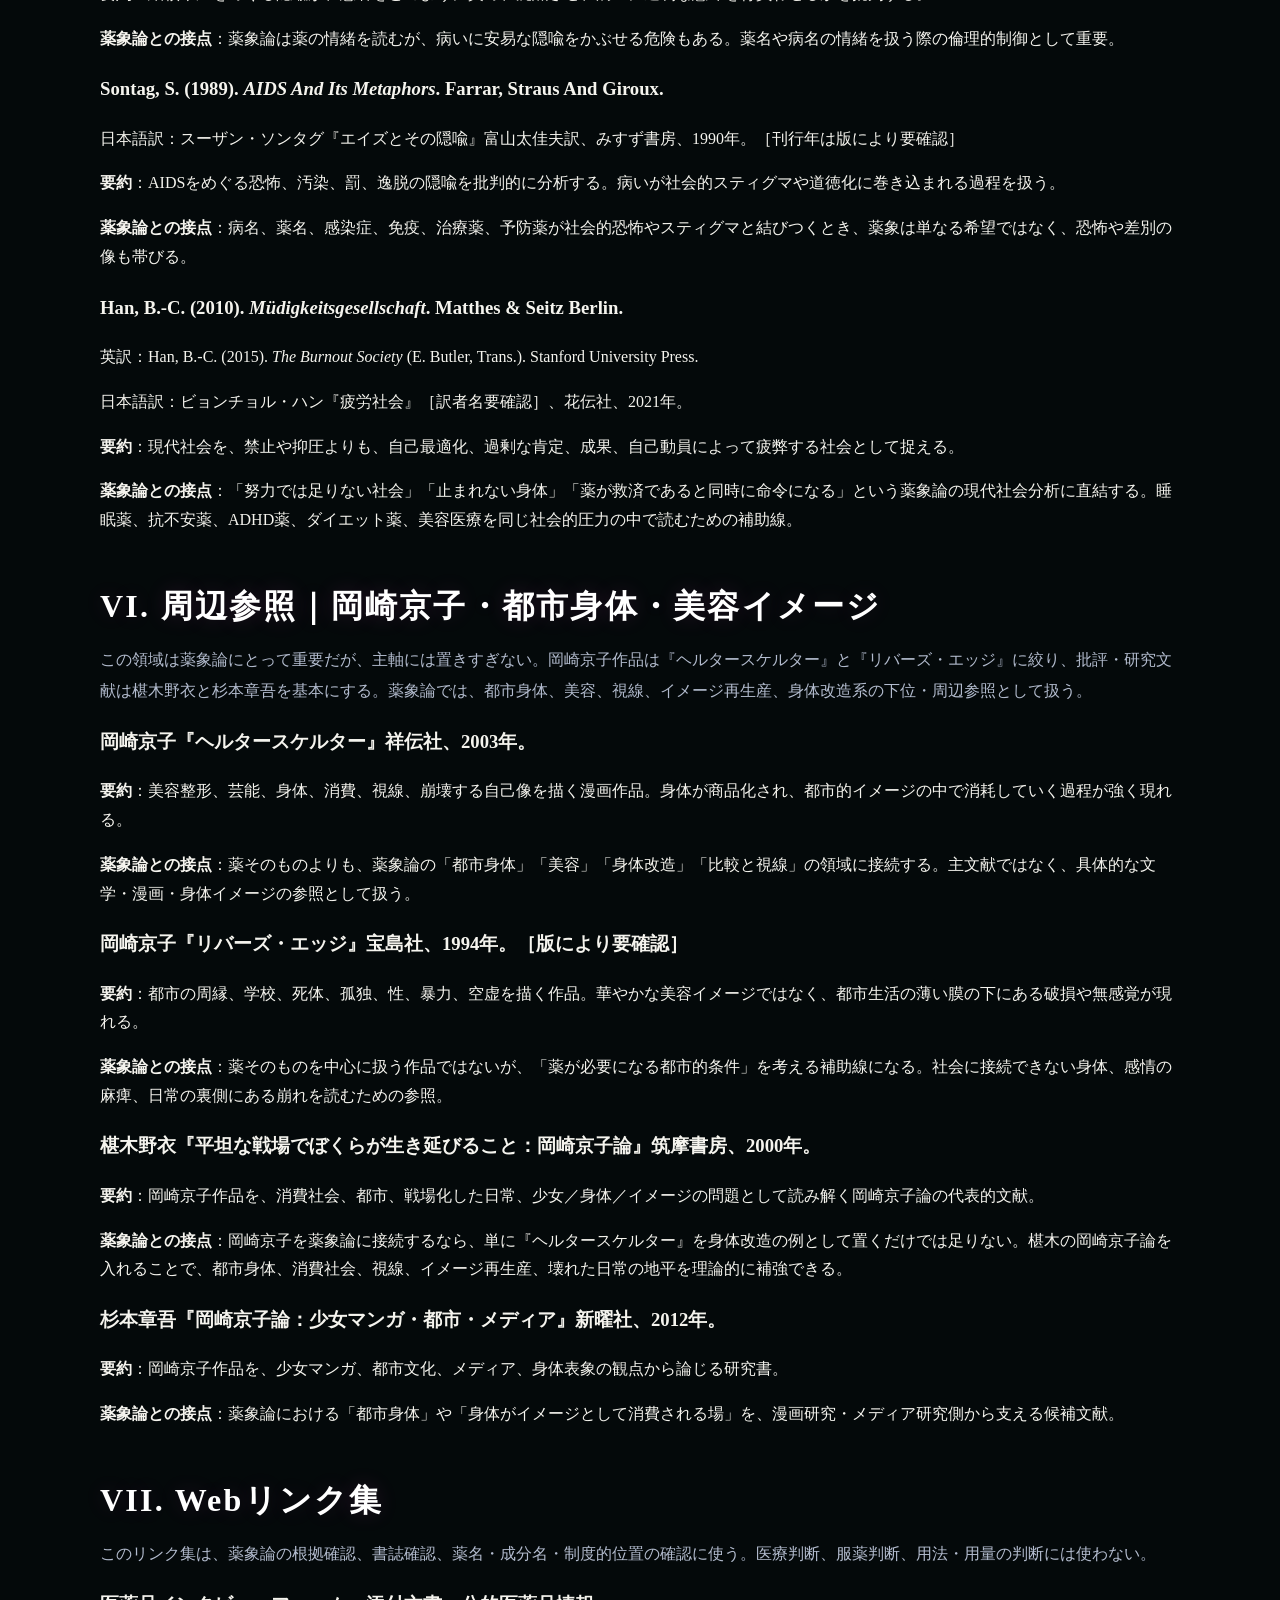
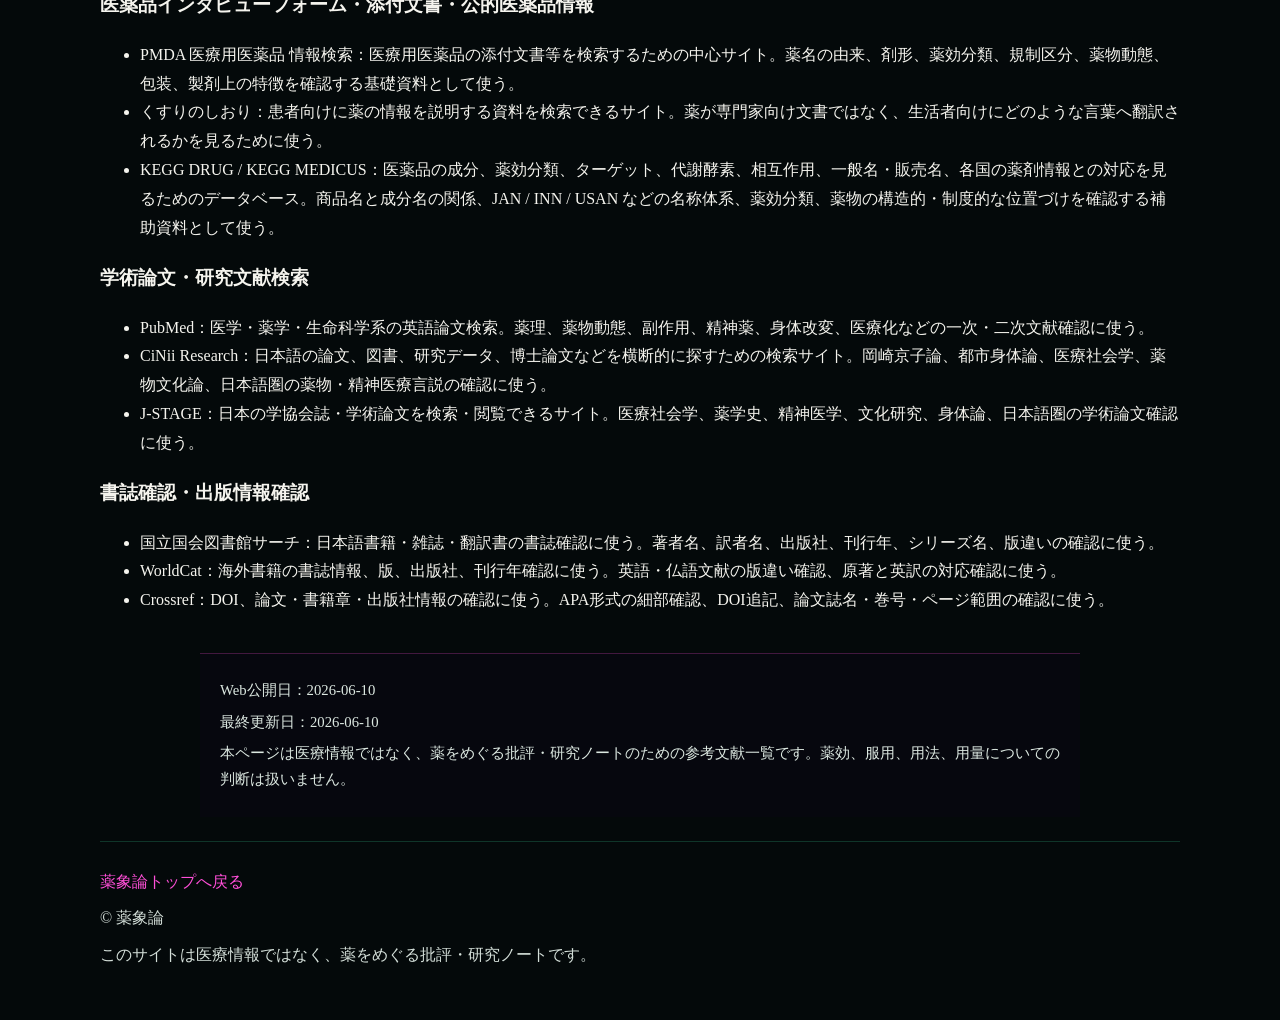
==== commit fc3dc032: "Clean and restyle bibliography content" ====
--- a/site/pages/bibliography.html
+++ b/site/pages/bibliography.html
@@ -34,181 +34,59 @@
     <main class="article-wrap bibliography-wrap">
       <section class="bibliography-intro card">
         <p>薬象論は、医療情報や服薬判断ではなく、薬名、薬物、身体、制度、欲望、都市、弱い救済をめぐる批評・研究ノートです。ここでは、薬を物質・制度・市場・イメージ・自己変容の交差点として読むための足場を整理します。</p>
-        <p class="bibliography-note">書誌情報は、版、訳者、出版社、刊行年、DOI、ページ範囲などを今後も確認・追補します。</p>
       </section>
 
-      <article class="bibliography-prose card">
-<h2>編集方針</h2>
-<ul>
-<li>書誌情報はAPA形式を基本にする。</li>
-<li>英語の書名・誌名はイタリックにし、主要語の頭文字を大文字にする。</li>
-<li>フランス語の書名・誌名はイタリックにし、固有名詞以外は小文字にする。</li>
-<li>日本語文献はAPA形式にせず、日本語の通常書誌形式で記す。</li>
-<li>日本語訳があるものは、原著の後に「日本語訳：」として別行に立て、著者名、訳者名、書名、出版社、刊行年を可能な限り完全に記す。</li>
-<li>日本語訳が確認できるものは、その記載を反映する。完全な訳者名・出版社・刊行年が未確認のものは、仮に補わず「要確認」と明記する。</li>
-<li>ここでは医療情報・服薬判断ではなく、薬名、薬物、身体、制度、欲望、都市、弱い救済をめぐる批評・研究上の足場として整理する。</li>
-<li>必要に応じて、版、訳者、出版社、刊行年、DOI、ページ範囲を再確認する。</li>
-</ul>
-<h2>I. 中核文献｜薬を物質・制度・イメージとして考える</h2>
-<h3>Dagognet, F. (1964). <cite>La raison et les remèdes: essai sur l’imaginaire et le réel dans la thérapeutique contemporaine</cite>. Presses Universitaires de France.</h3>
-<p><strong>要約</strong>：薬を単なる化学物質ではなく、想像力、治療、制度、物質性が絡み合う対象として捉えるための基礎文献。治療薬を、効能だけでなく、人間がそこにどのような期待や像を託すかという次元で考える。</p>
-<p><strong>薬象論との接点</strong>：薬象論の理論的足場。薬を「物質＋期待＋制度＋意味」の複合体として見るための中心文献。薬名や剤形が、科学的説明とは別に情緒や像を帯びるという発想に直結する。</p>
-<h3>Pignarre, P. (1997). <cite>Qu’est-ce qu’un médicament ?: un objet étrange, entre science, marché et société</cite>. La Découverte.</h3>
-<p><strong>要約</strong>：薬を、科学的発見物でも商品でも制度的対象でもある「奇妙なもの」として捉える議論。薬は研究室、臨床試験、市場、規制、患者の期待のあいだに成立する。</p>
-<p><strong>薬象論との接点</strong>：薬が単なる物質ではなく、社会的・市場的・制度的な場で意味を帯びることを考える補助線になる。薬名や薬効がどのように市場や言説の中で像を持つかを読むために重要。</p>
-<h3>Lupton, D. (2012). <cite>Medicine As Culture: Illness, Disease And The Body</cite> (3rd ed.). SAGE.</h3>
-<p><strong>要約</strong>：医学、病気、身体が文化的にどのように意味づけられるかを扱う医療社会学・文化研究の基礎文献。病いは生物学的事実であると同時に、語り、制度、メディア、身体観の中で経験される。</p>
-<p><strong>薬象論との接点</strong>：薬象論を医学史だけでなく、身体文化論として展開するための基礎。薬が生活内でどのように語られ、身体の自己理解をどう変えるかを見るための入口になる。</p>
-<h3>Dumit, J. (2012). <cite>Drugs For Life: How Pharmaceutical Companies Define Our Health</cite>. Duke University Press.</h3>
-<p><strong>要約</strong>：製薬企業、リスク概念、慢性疾患、予防医療が結びつくことで、人びとが「薬を飲み続ける存在」として定義されていく過程を論じる。</p>
-<p><strong>薬象論との接点</strong>：薬の在庫、処方日数、継続服用、慢性化された自己管理を読むための文献。「薬の在庫は安心の残量でもある」という薬象論の命題に接続しやすい。</p>
-<h3>Greene, J. A. (2008). <cite>Prescribing By Numbers: Drugs And The Definition Of Disease</cite>. Johns Hopkins University Press.</h3>
-<p><strong>要約</strong>：数値、検査値、診断基準、治療目標が、薬の処方範囲を広げ、病気の定義そのものを変えていく過程を扱う。</p>
-<p><strong>薬象論との接点</strong>：薬が「症状を治すもの」から「数値を管理するもの」へ移るとき、薬象も変化する。痛みや不眠のような実感だけでなく、血圧、血糖、脂質、体重など、数値化された身体に作用する薬の情緒を考える足場になる。</p>
-<h2>II. 精神薬・自己変容・薬名の時代性</h2>
-<h3>Kramer, P. D. (1993). <cite>Listening To Prozac: A Psychiatrist Explores Antidepressant Drugs And The Remaking Of The Self</cite>. Viking.</h3>
-<p><strong>要約</strong>：SSRI、とくにプロザックが、治療だけでなく人格、自己像、幸福、社会適応の問題をどのように変えたかを論じた代表的文献。「cosmetic pharmacology」という問題系を広く知らしめた。</p>
-<p><strong>薬象論との接点</strong>：薬が「症状を軽くする」だけでなく、「別の自分になれるかもしれない」という期待を帯びる地点を考えるために重要。薬名が自己像を変える時代の入口として扱う。</p>
-<h3>Healy, D. (1997). <cite>The Antidepressant Era</cite>. Harvard University Press.</h3>
-<p><strong>要約</strong>：抗うつ薬の歴史を、精神医学、製薬企業、診断、文化の変化とともに整理する文献。抗うつ薬が単なる治療薬ではなく、うつ病の概念や社会的理解を変えた過程を追う。</p>
-<p><strong>薬象論との接点</strong>：三環系、SSRI、SNRIなど、薬の世代差が薬象の世代差として現れることを考える基礎。薬名の響き、効き方のイメージ、依存や副作用への不安の変遷を読むための足場になる。</p>
-<h3>Lakoff, A. (2005). <cite>Pharmaceutical Reason: Knowledge And Value In Global Psychiatry</cite>. Cambridge University Press.</h3>
-<p><strong>要約</strong>：グローバル精神医学における薬、診断、治験、知識生産、価値づけを扱う人類学的研究。薬を通じて精神疾患や治療価値がどのように形成されるかを分析する。</p>
-<p><strong>薬象論との接点</strong>：精神薬を個人の服薬経験だけでなく、グローバルな制度・治験・市場・診断の中で読むための文献。薬名がどのように国境を越えて制度化されるかを見る補助線。</p>
-<h3>Rasmussen, N. (2008). <cite>On Speed: The Many Lives Of Amphetamine</cite>. New York University Press.</h3>
-<p><strong>要約</strong>：アンフェタミンの医療的使用、軍事利用、ダイエット、集中、生産性、嗜好品的使用の歴史を扱う。ひとつの薬物が、時代ごとにまったく異なる像を帯びることを示す。</p>
-<p><strong>薬象論との接点</strong>：覚醒、集中、痩身、効率、戦争、労働、生産性の薬象を考える中心文献。リタリン、コンサータ、スマートドラッグ、ADHD言説を読む際の歴史的土台になる。</p>
-<h3>Klerman, G. L. (1972). Psychotropic Hedonism Vs. Pharmacological Calvinism. <cite>The Hastings Center Report, 2</cite>(4), 1–3.</h3>
-<p><strong>要約</strong>：「薬で気分が良くなること」への倫理的・文化的抵抗をめぐる短いが重要な論考。薬による快・幸福・調整が、なぜ道徳的に疑われるのかを示す。</p>
-<p><strong>薬象論との接点</strong>：薬を飲んで楽になることへの罪悪感、薬に頼ることへの抵抗、「薬で変わるのはずるい」という感覚を考える鍵になる。薬象論の「努力では届かないところへ介入する」命題の倫理的裏面。</p>
-<h2>III. 医療化・診断・身体の管理</h2>
-<h3>Foucault, M. (1963). <cite>Naissance de la clinique: une archéologie du regard médical</cite>. Presses Universitaires de France.</h3>
-<p>日本語訳：ミシェル・フーコー『臨床医学の誕生』神谷美恵子訳、みすず書房、1969年。</p>
-<p><strong>要約</strong>：近代医学が、身体をどのような視線で見て、分類し、知識化するようになったかを分析する。病院、臨床、観察、解剖、医学的まなざしの成立を扱う。</p>
-<p><strong>薬象論との接点</strong>：薬は診断や処方の制度内で現れる。医師の視線、患者の身体、検査、処方箋という場を考える上で基礎になる。薬袋や処方箋の情緒を読む際にも接続できる。</p>
-<h3>Illich, I. (1975). <cite>Medical Nemesis: The Expropriation Of Health</cite>. Calder &amp; Boyars.</h3>
-<p>日本語訳：イヴァン・イリイチ『脱病院化社会』金子嗣郎訳、晶文社、1979年。［訳者・刊行年は要確認］</p>
-<p><strong>要約</strong>：医療制度が人びとの健康や自己管理能力を奪い、医原病や制度依存を生む可能性を批判的に論じる。</p>
-<p><strong>薬象論との接点</strong>：薬の救済性と制度依存性を同時に考えるための文献。薬は助けるが、その助けが生活や身体の自己理解を制度へ預けていく可能性もある。</p>
-<h3>Conrad, P. (2007). <cite>The Medicalization Of Society: On The Transformation Of Human Conditions Into Treatable Disorders</cite>. Johns Hopkins University Press.</h3>
-<p><strong>要約</strong>：かつて医療の対象ではなかった生活上・社会上の状態が、治療可能な疾患や障害として再定義されていく過程を扱う。</p>
-<p><strong>薬象論との接点</strong>：集中、眠り、気分、老い、太りやすさ、不安、落ち着かなさが、薬の対象として組み替えられる過程を読むための基本文献。</p>
-<h3>Rose, N. (2007). <cite>The Politics Of Life Itself: Biomedicine, Power, And Subjectivity In The Twenty-First Century</cite>. Princeton University Press.</h3>
-<p><strong>要約</strong>：生命科学、バイオメディシン、遺伝子、リスク、自己管理が、現代の主体形成や政治にどう関わるかを論じる。</p>
-<p><strong>薬象論との接点</strong>：薬によって身体や自己を管理することが、個人の選択であると同時に政治的・制度的な構造でもあることを考える足場になる。薬象論を生政治・自己管理論に接続する文献。</p>
-<h2>IV. 身体改変・欲望・薬物資本主義</h2>
-<h3>Preciado, P. B. (2008). <cite>Testo Yonqui</cite>. Espasa Calpe.</h3>
-<p>英訳：Preciado, P. B. (2013). <cite>Testo Junkie: Sex, Drugs, And Biopolitics In The Pharmacopornographic Era</cite> (B. Benderson, Trans.). The Feminist Press.</p>
-<p>日本語訳：ポール・B・プレシアド『テスト・ジャンキー：薬物ポルノ時代のセックス、ドラッグ、生政治』藤本一勇訳、法政大学出版局、2023年、叢書・ウニベルシタス 1162。</p>
-<p><strong>要約</strong>：テストステロン、性、ジェンダー、ポルノグラフィ、製薬産業、身体の自己実験をめぐるオートセオリー。薬物が身体と主体をどのように政治化・技術化するかを描く。</p>
-<p><strong>薬象論との接点</strong>：薬を「治療」だけでなく、身体改変、性、欲望、自己実験、資本主義の装置として読むための重要文献。薬象論における美容医療、ホルモン、スマートドラッグ、身体改造論に接続する。</p>
-<h3>Elliott, C. (2003). <cite>Better Than Well: American Medicine Meets The American Dream</cite>. W. W. Norton.</h3>
-<p><strong>要約</strong>：医療が、病気の治療を越えて、よりよい自己、より望ましい身体、より社会的に適応した人格を作る方向へ拡張していく現象を扱う。</p>
-<p><strong>薬象論との接点</strong>：薬が「普通に戻す」だけではなく、「普通以上」「よりよい自分」を目指す装置になる地点を考える文献。薬象論の「努力では届かないところへ介入する」と「変われるはずという命令」の双方に接続する。</p>
-<h3>Courtwright, D. T. (2019). <cite>The Age Of Addiction: How Bad Habits Became Big Business</cite>. Harvard University Press.</h3>
-<p><strong>要約</strong>：依存を個人の弱さとしてではなく、快楽・商品・産業・資本主義のシステムとして見る。砂糖、アルコール、ニコチン、ドラッグ、デジタル依存などを広く扱う。</p>
-<p><strong>薬象論との接点</strong>：薬物、嗜好品、依存、快楽産業を連続的に読むための文献。薬象論で規制薬物や合法／非合法の境界、快楽と治療のあいだを扱う際の足場になる。</p>
-<h2>V. 病いの隠喩・社会的語り・弱い救済</h2>
-<h3>Sontag, S. (1978). <cite>Illness As Metaphor</cite>. Farrar, Straus And Giroux.</h3>
-<p>日本語訳：スーザン・ソンタグ『隠喩としての病い』富山太佳夫訳、みすず書房、1982年。［刊行年は版により要確認］</p>
-<p><strong>要約</strong>：結核や癌をめぐる隠喩が、患者をどのように責め、沈黙させ、病いに過剰な意味を背負わせるかを批判する。</p>
-<p><strong>薬象論との接点</strong>：薬象論は薬の情緒を読むが、病いに安易な隠喩をかぶせる危険もある。薬名や病名の情緒を扱う際の倫理的制御として重要。</p>
-<h3>Sontag, S. (1989). <cite>AIDS And Its Metaphors</cite>. Farrar, Straus And Giroux.</h3>
-<p>日本語訳：スーザン・ソンタグ『エイズとその隠喩』富山太佳夫訳、みすず書房、1990年。［刊行年は版により要確認］</p>
-<p><strong>要約</strong>：AIDSをめぐる恐怖、汚染、罰、逸脱の隠喩を批判的に分析する。病いが社会的スティグマや道徳化に巻き込まれる過程を扱う。</p>
-<p><strong>薬象論との接点</strong>：病名、薬名、感染症、免疫、治療薬、予防薬が社会的恐怖やスティグマと結びつくとき、薬象は単なる希望ではなく、恐怖や差別の像も帯びる。</p>
-<h3>Han, B.-C. (2010). <cite>Müdigkeitsgesellschaft</cite>. Matthes &amp; Seitz Berlin.</h3>
-<p>英訳：Han, B.-C. (2015). <cite>The Burnout Society</cite> (E. Butler, Trans.). Stanford University Press.</p>
-<p>日本語訳：ハン・ビョンチョル『疲労社会』［訳者名要確認］、花伝社、2021年。</p>
-<p><strong>要約</strong>：現代社会を、禁止や抑圧よりも、自己最適化、過剰な肯定、成果、自己動員によって疲弊する社会として捉える。</p>
-<p><strong>薬象論との接点</strong>：「努力では足りない社会」「止まれない身体」「薬が救済であると同時に命令になる」という薬象論の現代社会分析に直結する。睡眠薬、抗不安薬、ADHD薬、ダイエット薬、美容医療を同じ社会的圧力の中で読むための補助線。</p>
-<h2>VI. 周辺参照｜岡崎京子・都市身体・美容イメージ</h2>
-<p>この領域は薬象論にとって重要だが、この参考文献リストの主軸には置きすぎない。岡崎京子作品は『ヘルタースケルター』と『リバーズ・エッジ』に絞り、批評・研究文献は椹木野衣と杉本章吾を基本にする。薬象論では、都市身体、美容、視線、イメージ再生産、身体改造系の下位・周辺参照として扱う。</p>
-<h3>岡崎京子『ヘルタースケルター』祥伝社、2003年。</h3>
-<p><strong>要約</strong>：美容整形、芸能、身体、消費、視線、崩壊する自己像を描く漫画作品。身体が商品化され、都市的イメージの中で消耗していく過程が強く現れる。</p>
-<p><strong>薬象論との接点</strong>：薬そのものよりも、薬象論の「都市身体」「美容」「身体改造」「比較と視線」の領域に接続する。主文献ではなく、具体的な文学・漫画・身体イメージの参照として扱う。</p>
-<h3>岡崎京子『リバーズ・エッジ』宝島社、1994年。［版により要確認］</h3>
-<p><strong>要約</strong>：都市の周縁、学校、死体、孤独、性、暴力、空虚を描く作品。華やかな美容イメージではなく、都市生活の薄い膜の下にある破損や無感覚が現れる。</p>
-<p><strong>薬象論との接点</strong>：薬そのものを中心に扱う作品ではないが、「薬が必要になる都市的条件」を考える補助線になる。社会に接続できない身体、感情の麻痺、日常の裏側にある崩れを読むための参照。</p>
-<h3>椹木野衣『平坦な戦場でぼくらが生き延びること：岡崎京子論』筑摩書房、2000年。</h3>
-<p><strong>要約</strong>：岡崎京子作品を、消費社会、都市、戦場化した日常、少女／身体／イメージの問題として読み解く岡崎京子論の代表的文献。</p>
-<p><strong>薬象論との接点</strong>：岡崎京子を薬象論に接続するなら、単に『ヘルタースケルター』を身体改造の例として置くだけでは足りない。椹木の岡崎京子論を入れることで、都市身体、消費社会、視線、イメージ再生産、壊れた日常の地平を理論的に補強できる。</p>
-<h3>杉本章吾『岡崎京子論：少女マンガ・都市・メディア』新曜社、2012年。［副題・書誌詳細は要確認］</h3>
-<p><strong>要約</strong>：岡崎京子作品を、少女マンガ、都市文化、メディア、身体表象の観点から論じる研究書。</p>
-<p><strong>薬象論との接点</strong>：薬象論における「都市身体」や「身体がイメージとして消費される場」を、漫画研究・メディア研究側から支える候補文献。副題・出版社・刊行年の確認が必要。</p>
-<h2>VII. 今後追加候補</h2>
-<ul>
-<li>医薬品インタビューフォーム、添付文書、PMDA医療用医薬品情報検索</li>
-<li>田辺ファーマ『デパス錠・細粒 医薬品インタビューフォーム』</li>
-<li>アステラス製薬『マイスリー錠 医薬品インタビューフォーム』</li>
-<li>リタリン／コンサータ関連の規制・診断・流通言説資料</li>
-<li>マンジャロ／GLP-1系薬剤の医療・美容・ダイエット言説資料</li>
-<li>ボルタレン／ロキソニン／カロナールをめぐる生活内薬象資料</li>
-<li>Trainspotting関連資料、映画・小説における薬名列挙</li>
-</ul>
-<h2>確認事項</h2>
-<ul>
-<li>APA形式の細部、訳者、版、出版社、刊行年を再確認する。</li>
-<li>邦訳のある文献は、訳者・邦訳出版社・刊行年を追記する。</li>
-<li>岡崎京子関連文献は、主文献リストではなく周辺参照として分離する。</li>
-<li>医療情報ではないこと、用法・用量・服薬判断を扱わないことをページ末尾に明記する。</li>
-</ul>
-<h2>VIII. Webリンク集</h2>
-<p>このリンク集は、薬象論の根拠確認、書誌確認、薬名・成分名・制度的位置の確認に使う。医療判断、服薬判断、用法・用量の判断には使わない。</p>
-<h3>医薬品インタビューフォーム・添付文書・公的医薬品情報</h3>
-<ul>
-<li><a href="https://www.pmda.go.jp/PmdaSearch/iyakuSearch/" target="_blank" rel="noopener noreferrer">PMDA 医療用医薬品 情報検索</a></li>
-<li>医療用医薬品の添付文書等を検索するための中心サイト。</li>
-<li>検索結果一覧で「添付文書」「患者向医薬品ガイド」「インタビューフォーム」「医薬品リスク管理計画（RMP）」「審査報告書」「くすりのしおり」などを選べる。</li>
-<li>薬象論では、薬名の由来、剤形、薬効分類、規制区分、薬物動態、包装、製剤上の特徴を確認する基礎資料として使う。</li>
-<li><a href="https://www.rad-ar.or.jp/siori/" target="_blank" rel="noopener noreferrer">くすりのしおり</a></li>
-<li>患者向けに薬の情報を説明する資料を検索できるサイト。</li>
-<li>薬が専門家向け文書ではなく、生活者向けにどのような言葉へ翻訳されるかを見るために使う。</li>
-<li><a href="https://www.kegg.jp/kegg/drug/" target="_blank" rel="noopener noreferrer">KEGG DRUG / KEGG MEDICUS</a></li>
-<li>医薬品の成分、薬効分類、ターゲット、代謝酵素、相互作用、一般名・販売名、各国の薬剤情報との対応を見るためのデータベース。</li>
-<li>薬象論では、商品名と成分名の関係、JAN / INN / USAN などの名称体系、薬効分類、薬物の構造的・制度的な位置づけを確認する補助資料として使う。</li>
-</ul>
-<h3>学術論文・研究文献検索</h3>
-<ul>
-<li><a href="https://pubmed.ncbi.nlm.nih.gov/" target="_blank" rel="noopener noreferrer">PubMed</a></li>
-<li>医学・薬学・生命科学系の英語論文検索。</li>
-<li>薬理、薬物動態、副作用、精神薬、身体改変、医療化などの一次・二次文献確認に使う。</li>
-<li><a href="https://cir.nii.ac.jp/" target="_blank" rel="noopener noreferrer">CiNii Research</a></li>
-<li>日本語の論文、図書、研究データ、博士論文などを横断的に探すための検索サイト。</li>
-<li>岡崎京子論、都市身体論、医療社会学、薬物文化論、日本語圏の薬物・精神医療言説の確認に使う。</li>
-<li><a href="https://www.jstage.jst.go.jp/" target="_blank" rel="noopener noreferrer">J-STAGE</a></li>
-<li>日本の学協会誌・学術論文を検索・閲覧できるサイト。</li>
-<li>医療社会学、薬学史、精神医学、文化研究、身体論、日本語圏の学術論文確認に使う。</li>
-</ul>
-<h3>書誌確認・出版情報確認</h3>
-<ul>
-<li><a href="https://ndlsearch.ndl.go.jp/" target="_blank" rel="noopener noreferrer">国立国会図書館サーチ</a></li>
-<li>日本語書籍・雑誌・翻訳書の書誌確認に使う。</li>
-<li>著者名、訳者名、出版社、刊行年、シリーズ名、版違いの確認に使う。</li>
-<li><a href="https://search.worldcat.org/" target="_blank" rel="noopener noreferrer">WorldCat</a></li>
-<li>海外書籍の書誌情報、版、出版社、刊行年確認に使う。</li>
-<li>英語・仏語文献の版違い確認、原著と英訳の対応確認に使う。</li>
-<li><a href="https://www.crossref.org/" target="_blank" rel="noopener noreferrer">Crossref</a></li>
-<li>DOI、論文・書籍章・出版社情報の確認に使う。</li>
-<li>APA形式の細部確認、DOI追記、論文誌名・巻号・ページ範囲の確認に使う。</li>
-</ul>
-<h3>使い分け</h3>
-<ul>
-<li>薬名・成分名・添付文書・インタビューフォーム：PMDAを優先する。</li>
-<li>患者向けの説明語彙：くすりのしおりを参照する。</li>
-<li>成分名、一般名、販売名、薬効分類、ターゲット、国際的名称体系：KEGG DRUG / MEDICUSを参照する。</li>
-<li>医学・薬学論文：PubMedを使う。</li>
-<li>日本語圏の論文・評論・研究：CiNii Research と J-STAGEを使う。</li>
-<li>書籍・翻訳書の完全書誌：国立国会図書館サーチ、WorldCat、Crossrefで確認する。</li>
-</ul>
-      </article>
+      <section class="bibliography-section" aria-labelledby="core">
+        <h2 id="core">I. 中核文献｜薬を物質・制度・イメージとして考える</h2>
+        <div class="reference-list">
+          <article class="reference-block"><h3>Dagognet, F. (1964). <cite>La raison et les remèdes: essai sur l’imaginaire et le réel dans la thérapeutique contemporaine</cite>. Presses Universitaires de France.</h3><p><strong>要約</strong>：薬を単なる化学物質ではなく、想像力、治療、制度、物質性が絡み合う対象として捉えるための基礎文献。治療薬を、効能だけでなく、人間がそこにどのような期待や像を託すかという次元で考える。</p><p><strong>薬象論との接点</strong>：薬象論の理論的足場。薬を「物質＋期待＋制度＋意味」の複合体として見るための中心文献。薬名や剤形が、科学的説明とは別に情緒や像を帯びるという発想に直結する。</p></article>
+          <article class="reference-block"><h3>Pignarre, P. (1997). <cite>Qu’est-ce qu’un médicament ?: un objet étrange, entre science, marché et société</cite>. La Découverte.</h3><p><strong>要約</strong>：薬を、科学的発見物でも商品でも制度的対象でもある「奇妙なもの」として捉える議論。薬は研究室、臨床試験、市場、規制、患者の期待のあいだに成立する。</p><p><strong>薬象論との接点</strong>：薬が単なる物質ではなく、社会的・市場的・制度的な場で意味を帯びることを考える補助線になる。薬名や薬効がどのように市場や言説の中で像を持つかを読むために重要。</p></article>
+          <article class="reference-block"><h3>Lupton, D. (2012). <cite>Medicine As Culture: Illness, Disease And The Body</cite> (3rd ed.). SAGE.</h3><p><strong>要約</strong>：医学、病気、身体が文化的にどのように意味づけられるかを扱う医療社会学・文化研究の基礎文献。病いは生物学的事実であると同時に、語り、制度、メディア、身体観の中で経験される。</p><p><strong>薬象論との接点</strong>：薬象論を医学史だけでなく、身体文化論として展開するための基礎。薬が生活内でどのように語られ、身体の自己理解をどう変えるかを見るための入口になる。</p></article>
+          <article class="reference-block"><h3>Dumit, J. (2012). <cite>Drugs For Life: How Pharmaceutical Companies Define Our Health</cite>. Duke University Press.</h3><p><strong>要約</strong>：製薬企業、リスク概念、慢性疾患、予防医療が結びつくことで、人びとが「薬を飲み続ける存在」として定義されていく過程を論じる。</p><p><strong>薬象論との接点</strong>：薬の在庫、処方日数、継続服用、慢性化された自己管理を読むための文献。「薬の在庫は安心の残量でもある」という薬象論の命題に接続しやすい。</p></article>
+          <article class="reference-block"><h3>Greene, J. A. (2008). <cite>Prescribing By Numbers: Drugs And The Definition Of Disease</cite>. Johns Hopkins University Press.</h3><p><strong>要約</strong>：数値、検査値、診断基準、治療目標が、薬の処方範囲を広げ、病気の定義そのものを変えていく過程を扱う。</p><p><strong>薬象論との接点</strong>：薬が「症状を治すもの」から「数値を管理するもの」へ移るとき、薬象も変化する。痛みや不眠のような実感だけでなく、血圧、血糖、脂質、体重など、数値化された身体に作用する薬の情緒を考える足場になる。</p></article>
+        </div>
+      </section>
+
+      <section class="bibliography-section" aria-labelledby="psyche"><h2 id="psyche">II. 精神薬・自己変容・薬名の時代性</h2><div class="reference-list">
+        <article class="reference-block"><h3>Kramer, P. D. (1993). <cite>Listening To Prozac: A Psychiatrist Explores Antidepressant Drugs And The Remaking Of The Self</cite>. Viking.</h3><p><strong>要約</strong>：SSRI、とくにプロザックが、治療だけでなく人格、自己像、幸福、社会適応の問題をどのように変えたかを論じた代表的文献。「cosmetic pharmacology」という問題系を広く知らしめた。</p><p><strong>薬象論との接点</strong>：薬が「症状を軽くする」だけでなく、「別の自分になれるかもしれない」という期待を帯びる地点を考えるために重要。薬名が自己像を変える時代の入口として扱う。</p></article>
+        <article class="reference-block"><h3>Healy, D. (1997). <cite>The Antidepressant Era</cite>. Harvard University Press.</h3><p><strong>要約</strong>：抗うつ薬の歴史を、精神医学、製薬企業、診断、文化の変化とともに整理する文献。抗うつ薬が単なる治療薬ではなく、うつ病の概念や社会的理解を変えた過程を追う。</p><p><strong>薬象論との接点</strong>：三環系、SSRI、SNRIなど、薬の世代差が薬象の世代差として現れることを考える基礎。薬名の響き、効き方のイメージ、依存や副作用への不安の変遷を読むための足場になる。</p></article>
+        <article class="reference-block"><h3>Lakoff, A. (2005). <cite>Pharmaceutical Reason: Knowledge And Value In Global Psychiatry</cite>. Cambridge University Press.</h3><p><strong>要約</strong>：グローバル精神医学における薬、診断、治験、知識生産、価値づけを扱う人類学的研究。薬を通じて精神疾患や治療価値がどのように形成されるかを分析する。</p><p><strong>薬象論との接点</strong>：精神薬を個人の服薬経験だけでなく、グローバルな制度・治験・市場・診断の中で読むための文献。薬名がどのように国境を越えて制度化されるかを見る補助線。</p></article>
+        <article class="reference-block"><h3>Rasmussen, N. (2008). <cite>On Speed: The Many Lives Of Amphetamine</cite>. New York University Press.</h3><p><strong>要約</strong>：アンフェタミンの医療的使用、軍事利用、ダイエット、集中、生産性、嗜好品的使用の歴史を扱う。ひとつの薬物が、時代ごとにまったく異なる像を帯びることを示す。</p><p><strong>薬象論との接点</strong>：覚醒、集中、痩身、効率、戦争、労働、生産性の薬象を考える中心文献。リタリン、コンサータ、スマートドラッグ、ADHD言説を読む際の歴史的土台になる。</p></article>
+        <article class="reference-block"><h3>Klerman, G. L. (1972). Psychotropic Hedonism Vs. Pharmacological Calvinism. <cite>The Hastings Center Report, 2</cite>(4), 1–3.</h3><p><strong>要約</strong>：「薬で気分が良くなること」への倫理的・文化的抵抗をめぐる短いが重要な論考。薬による快・幸福・調整が、なぜ道徳的に疑われるのかを示す。</p><p><strong>薬象論との接点</strong>：薬を飲んで楽になることへの罪悪感、薬に頼ることへの抵抗、「薬で変わるのはずるい」という感覚を考える鍵になる。薬象論の「努力では届かないところへ介入する」命題の倫理的裏面。</p></article>
+      </div></section>
+
+      <section class="bibliography-section" aria-labelledby="medicalization"><h2 id="medicalization">III. 医療化・診断・身体の管理</h2><div class="reference-list">
+        <article class="reference-block"><h3>Foucault, M. (1963). <cite>Naissance de la clinique: une archéologie du regard médical</cite>. Presses Universitaires de France.</h3><p>日本語訳：ミシェル・フーコー『臨床医学の誕生』神谷美恵子訳、みすず書房、1969年。</p><p><strong>要約</strong>：近代医学が、身体をどのような視線で見て、分類し、知識化するようになったかを分析する。病院、臨床、観察、解剖、医学的まなざしの成立を扱う。</p><p><strong>薬象論との接点</strong>：薬は診断や処方の制度内で現れる。医師の視線、患者の身体、検査、処方箋という場を考える上で基礎になる。薬袋や処方箋の情緒を読む際にも接続できる。</p></article>
+        <article class="reference-block"><h3>Illich, I. (1975). <cite>Medical Nemesis: The Expropriation Of Health</cite>. Calder &amp; Boyars.</h3><p>日本語訳：イヴァン・イリイチ『脱病院化社会』金子嗣郎訳、晶文社、1979年。［訳者・刊行年は要確認］</p><p><strong>要約</strong>：医療制度が人びとの健康や自己管理能力を奪い、医原病や制度依存を生む可能性を批判的に論じる。</p><p><strong>薬象論との接点</strong>：薬の救済性と制度依存性を同時に考えるための文献。薬は助けるが、その助けが生活や身体の自己理解を制度へ預けていく可能性もある。</p></article>
+        <article class="reference-block"><h3>Conrad, P. (2007). <cite>The Medicalization Of Society: On The Transformation Of Human Conditions Into Treatable Disorders</cite>. Johns Hopkins University Press.</h3><p><strong>要約</strong>：かつて医療の対象ではなかった生活上・社会上の状態が、治療可能な疾患や障害として再定義されていく過程を扱う。</p><p><strong>薬象論との接点</strong>：集中、眠り、気分、老い、太りやすさ、不安、落ち着かなさが、薬の対象として組み替えられる過程を読むための基本文献。</p></article>
+        <article class="reference-block"><h3>Rose, N. (2007). <cite>The Politics Of Life Itself: Biomedicine, Power, And Subjectivity In The Twenty-First Century</cite>. Princeton University Press.</h3><p><strong>要約</strong>：生命科学、バイオメディシン、遺伝子、リスク、自己管理が、現代の主体形成や政治にどう関わるかを論じる。</p><p><strong>薬象論との接点</strong>：薬によって身体や自己を管理することが、個人の選択であると同時に政治的・制度的な構造でもあることを考える足場になる。薬象論を生政治・自己管理論に接続する文献。</p></article>
+      </div></section>
+
+      <section class="bibliography-section" aria-labelledby="body-modification"><h2 id="body-modification">IV. 身体改変・欲望・薬物資本主義</h2><div class="reference-list">
+        <article class="reference-block"><h3>Preciado, P. B. (2008). <cite>Testo Yonqui</cite>. Espasa Calpe.</h3><p>英訳：Preciado, P. B. (2013). <cite>Testo Junkie: Sex, Drugs, And Biopolitics In The Pharmacopornographic Era</cite> (B. Benderson, Trans.). The Feminist Press.</p><p>日本語訳：ポール・B・プレシアド『テスト・ジャンキー：薬物ポルノ時代のセックス、ドラッグ、生政治』藤本一勇訳、法政大学出版局、2023年、叢書・ウニベルシタス 1162。</p><p><strong>要約</strong>：テストステロン、性、ジェンダー、ポルノグラフィ、製薬産業、身体の自己実験をめぐるオートセオリー。薬物が身体と主体をどのように政治化・技術化するかを描く。</p><p><strong>薬象論との接点</strong>：薬を「治療」だけでなく、身体改変、性、欲望、自己実験、資本主義の装置として読むための重要文献。薬象論における美容医療、ホルモン、スマートドラッグ、身体改造論に接続する。</p></article>
+        <article class="reference-block"><h3>Elliott, C. (2003). <cite>Better Than Well: American Medicine Meets The American Dream</cite>. W. W. Norton.</h3><p><strong>要約</strong>：医療が、病気の治療を越えて、よりよい自己、より望ましい身体、より社会的に適応した人格を作る方向へ拡張していく現象を扱う。</p><p><strong>薬象論との接点</strong>：薬が「普通に戻す」だけではなく、「普通以上」「よりよい自分」を目指す装置になる地点を考える文献。薬象論の「努力では届かないところへ介入する」と「変われるはずという命令」の双方に接続する。</p></article>
+        <article class="reference-block"><h3>Courtwright, D. T. (2019). <cite>The Age Of Addiction: How Bad Habits Became Big Business</cite>. Harvard University Press.</h3><p><strong>要約</strong>：依存を個人の弱さとしてではなく、快楽・商品・産業・資本主義のシステムとして見る。砂糖、アルコール、ニコチン、ドラッグ、デジタル依存などを広く扱う。</p><p><strong>薬象論との接点</strong>：薬物、嗜好品、依存、快楽産業を連続的に読むための文献。薬象論で規制薬物や合法／非合法の境界、快楽と治療のあいだを扱う際の足場になる。</p></article>
+      </div></section>
+
+      <section class="bibliography-section" aria-labelledby="metaphor"><h2 id="metaphor">V. 病いの隠喩・社会的語り・弱い救済</h2><div class="reference-list">
+        <article class="reference-block"><h3>Sontag, S. (1978). <cite>Illness As Metaphor</cite>. Farrar, Straus And Giroux.</h3><p>日本語訳：スーザン・ソンタグ『隠喩としての病い』富山太佳夫訳、みすず書房、1982年。［刊行年は版により要確認］</p><p><strong>要約</strong>：結核や癌をめぐる隠喩が、患者をどのように責め、沈黙させ、病いに過剰な意味を背負わせるかを批判する。</p><p><strong>薬象論との接点</strong>：薬象論は薬の情緒を読むが、病いに安易な隠喩をかぶせる危険もある。薬名や病名の情緒を扱う際の倫理的制御として重要。</p></article>
+        <article class="reference-block"><h3>Sontag, S. (1989). <cite>AIDS And Its Metaphors</cite>. Farrar, Straus And Giroux.</h3><p>日本語訳：スーザン・ソンタグ『エイズとその隠喩』富山太佳夫訳、みすず書房、1990年。［刊行年は版により要確認］</p><p><strong>要約</strong>：AIDSをめぐる恐怖、汚染、罰、逸脱の隠喩を批判的に分析する。病いが社会的スティグマや道徳化に巻き込まれる過程を扱う。</p><p><strong>薬象論との接点</strong>：病名、薬名、感染症、免疫、治療薬、予防薬が社会的恐怖やスティグマと結びつくとき、薬象は単なる希望ではなく、恐怖や差別の像も帯びる。</p></article>
+        <article class="reference-block"><h3>Han, B.-C. (2010). <cite>Müdigkeitsgesellschaft</cite>. Matthes &amp; Seitz Berlin.</h3><p>英訳：Han, B.-C. (2015). <cite>The Burnout Society</cite> (E. Butler, Trans.). Stanford University Press.</p><p>日本語訳：ビョンチョル・ハン『疲労社会』［訳者名要確認］、花伝社、2021年。</p><p><strong>要約</strong>：現代社会を、禁止や抑圧よりも、自己最適化、過剰な肯定、成果、自己動員によって疲弊する社会として捉える。</p><p><strong>薬象論との接点</strong>：「努力では足りない社会」「止まれない身体」「薬が救済であると同時に命令になる」という薬象論の現代社会分析に直結する。睡眠薬、抗不安薬、ADHD薬、ダイエット薬、美容医療を同じ社会的圧力の中で読むための補助線。</p></article>
+      </div></section>
+
+      <section class="bibliography-section" aria-labelledby="okazaki"><h2 id="okazaki">VI. 周辺参照｜岡崎京子・都市身体・美容イメージ</h2><p class="section-lead">この領域は薬象論にとって重要だが、主軸には置きすぎない。岡崎京子作品は『ヘルタースケルター』と『リバーズ・エッジ』に絞り、批評・研究文献は椹木野衣と杉本章吾を基本にする。薬象論では、都市身体、美容、視線、イメージ再生産、身体改造系の下位・周辺参照として扱う。</p><div class="reference-list">
+        <article class="reference-block"><h3>岡崎京子『ヘルタースケルター』祥伝社、2003年。</h3><p><strong>要約</strong>：美容整形、芸能、身体、消費、視線、崩壊する自己像を描く漫画作品。身体が商品化され、都市的イメージの中で消耗していく過程が強く現れる。</p><p><strong>薬象論との接点</strong>：薬そのものよりも、薬象論の「都市身体」「美容」「身体改造」「比較と視線」の領域に接続する。主文献ではなく、具体的な文学・漫画・身体イメージの参照として扱う。</p></article>
+        <article class="reference-block"><h3>岡崎京子『リバーズ・エッジ』宝島社、1994年。［版により要確認］</h3><p><strong>要約</strong>：都市の周縁、学校、死体、孤独、性、暴力、空虚を描く作品。華やかな美容イメージではなく、都市生活の薄い膜の下にある破損や無感覚が現れる。</p><p><strong>薬象論との接点</strong>：薬そのものを中心に扱う作品ではないが、「薬が必要になる都市的条件」を考える補助線になる。社会に接続できない身体、感情の麻痺、日常の裏側にある崩れを読むための参照。</p></article>
+        <article class="reference-block"><h3>椹木野衣『平坦な戦場でぼくらが生き延びること：岡崎京子論』筑摩書房、2000年。</h3><p><strong>要約</strong>：岡崎京子作品を、消費社会、都市、戦場化した日常、少女／身体／イメージの問題として読み解く岡崎京子論の代表的文献。</p><p><strong>薬象論との接点</strong>：岡崎京子を薬象論に接続するなら、単に『ヘルタースケルター』を身体改造の例として置くだけでは足りない。椹木の岡崎京子論を入れることで、都市身体、消費社会、視線、イメージ再生産、壊れた日常の地平を理論的に補強できる。</p></article>
+        <article class="reference-block"><h3>杉本章吾『岡崎京子論：少女マンガ・都市・メディア』新曜社、2012年。</h3><p><strong>要約</strong>：岡崎京子作品を、少女マンガ、都市文化、メディア、身体表象の観点から論じる研究書。</p><p><strong>薬象論との接点</strong>：薬象論における「都市身体」や「身体がイメージとして消費される場」を、漫画研究・メディア研究側から支える候補文献。</p></article>
+      </div></section>
+
+      <section class="bibliography-section web-resource-section" aria-labelledby="web-links"><h2 id="web-links">VII. Webリンク集</h2><p class="section-lead">このリンク集は、薬象論の根拠確認、書誌確認、薬名・成分名・制度的位置の確認に使う。医療判断、服薬判断、用法・用量の判断には使わない。</p><div class="web-resource-group"><h3>医薬品インタビューフォーム・添付文書・公的医薬品情報</h3><ul><li><a href="https://www.pmda.go.jp/PmdaSearch/iyakuSearch/" target="_blank" rel="noopener noreferrer">PMDA 医療用医薬品 情報検索</a>：医療用医薬品の添付文書等を検索するための中心サイト。薬名の由来、剤形、薬効分類、規制区分、薬物動態、包装、製剤上の特徴を確認する基礎資料として使う。</li><li><a href="https://www.rad-ar.or.jp/siori/" target="_blank" rel="noopener noreferrer">くすりのしおり</a>：患者向けに薬の情報を説明する資料を検索できるサイト。薬が専門家向け文書ではなく、生活者向けにどのような言葉へ翻訳されるかを見るために使う。</li><li><a href="https://www.kegg.jp/kegg/drug/" target="_blank" rel="noopener noreferrer">KEGG DRUG / KEGG MEDICUS</a>：医薬品の成分、薬効分類、ターゲット、代謝酵素、相互作用、一般名・販売名、各国の薬剤情報との対応を見るためのデータベース。商品名と成分名の関係、JAN / INN / USAN などの名称体系、薬効分類、薬物の構造的・制度的な位置づけを確認する補助資料として使う。</li></ul></div><div class="web-resource-group"><h3>学術論文・研究文献検索</h3><ul><li><a href="https://pubmed.ncbi.nlm.nih.gov/" target="_blank" rel="noopener noreferrer">PubMed</a>：医学・薬学・生命科学系の英語論文検索。薬理、薬物動態、副作用、精神薬、身体改変、医療化などの一次・二次文献確認に使う。</li><li><a href="https://cir.nii.ac.jp/" target="_blank" rel="noopener noreferrer">CiNii Research</a>：日本語の論文、図書、研究データ、博士論文などを横断的に探すための検索サイト。岡崎京子論、都市身体論、医療社会学、薬物文化論、日本語圏の薬物・精神医療言説の確認に使う。</li><li><a href="https://www.jstage.jst.go.jp/" target="_blank" rel="noopener noreferrer">J-STAGE</a>：日本の学協会誌・学術論文を検索・閲覧できるサイト。医療社会学、薬学史、精神医学、文化研究、身体論、日本語圏の学術論文確認に使う。</li></ul></div><div class="web-resource-group"><h3>書誌確認・出版情報確認</h3><ul><li><a href="https://ndlsearch.ndl.go.jp/" target="_blank" rel="noopener noreferrer">国立国会図書館サーチ</a>：日本語書籍・雑誌・翻訳書の書誌確認に使う。著者名、訳者名、出版社、刊行年、シリーズ名、版違いの確認に使う。</li><li><a href="https://search.worldcat.org/" target="_blank" rel="noopener noreferrer">WorldCat</a>：海外書籍の書誌情報、版、出版社、刊行年確認に使う。英語・仏語文献の版違い確認、原著と英訳の対応確認に使う。</li><li><a href="https://www.crossref.org/" target="_blank" rel="noopener noreferrer">Crossref</a>：DOI、論文・書籍章・出版社情報の確認に使う。APA形式の細部確認、DOI追記、論文誌名・巻号・ページ範囲の確認に使う。</li></ul></div></section>
+
+      <section class="article-meta bibliography-meta" aria-label="ページメタ情報"><p>Web公開日：2026-06-10</p><p>最終更新日：2026-06-10</p><p>本ページは医療情報ではなく、薬をめぐる批評・研究ノートのための参考文献一覧です。薬効、服用、用法、用量についての判断は扱いません。</p></section>
     </main>
 
-    <footer class="site-footer">
-      <p><a href="../index.html">薬象論トップへ戻る</a></p>
-      <p>© 薬象論</p>
-      <p>このサイトは医療情報ではなく、薬をめぐる批評・研究ノートです。</p>
-    </footer>
+    <footer class="site-footer"><p><a href="../index.html">薬象論トップへ戻る</a></p><p>© 薬象論</p><p>このサイトは医療情報ではなく、薬をめぐる批評・研究ノートです。</p></footer>
   </div>
 </body>
 </html>
